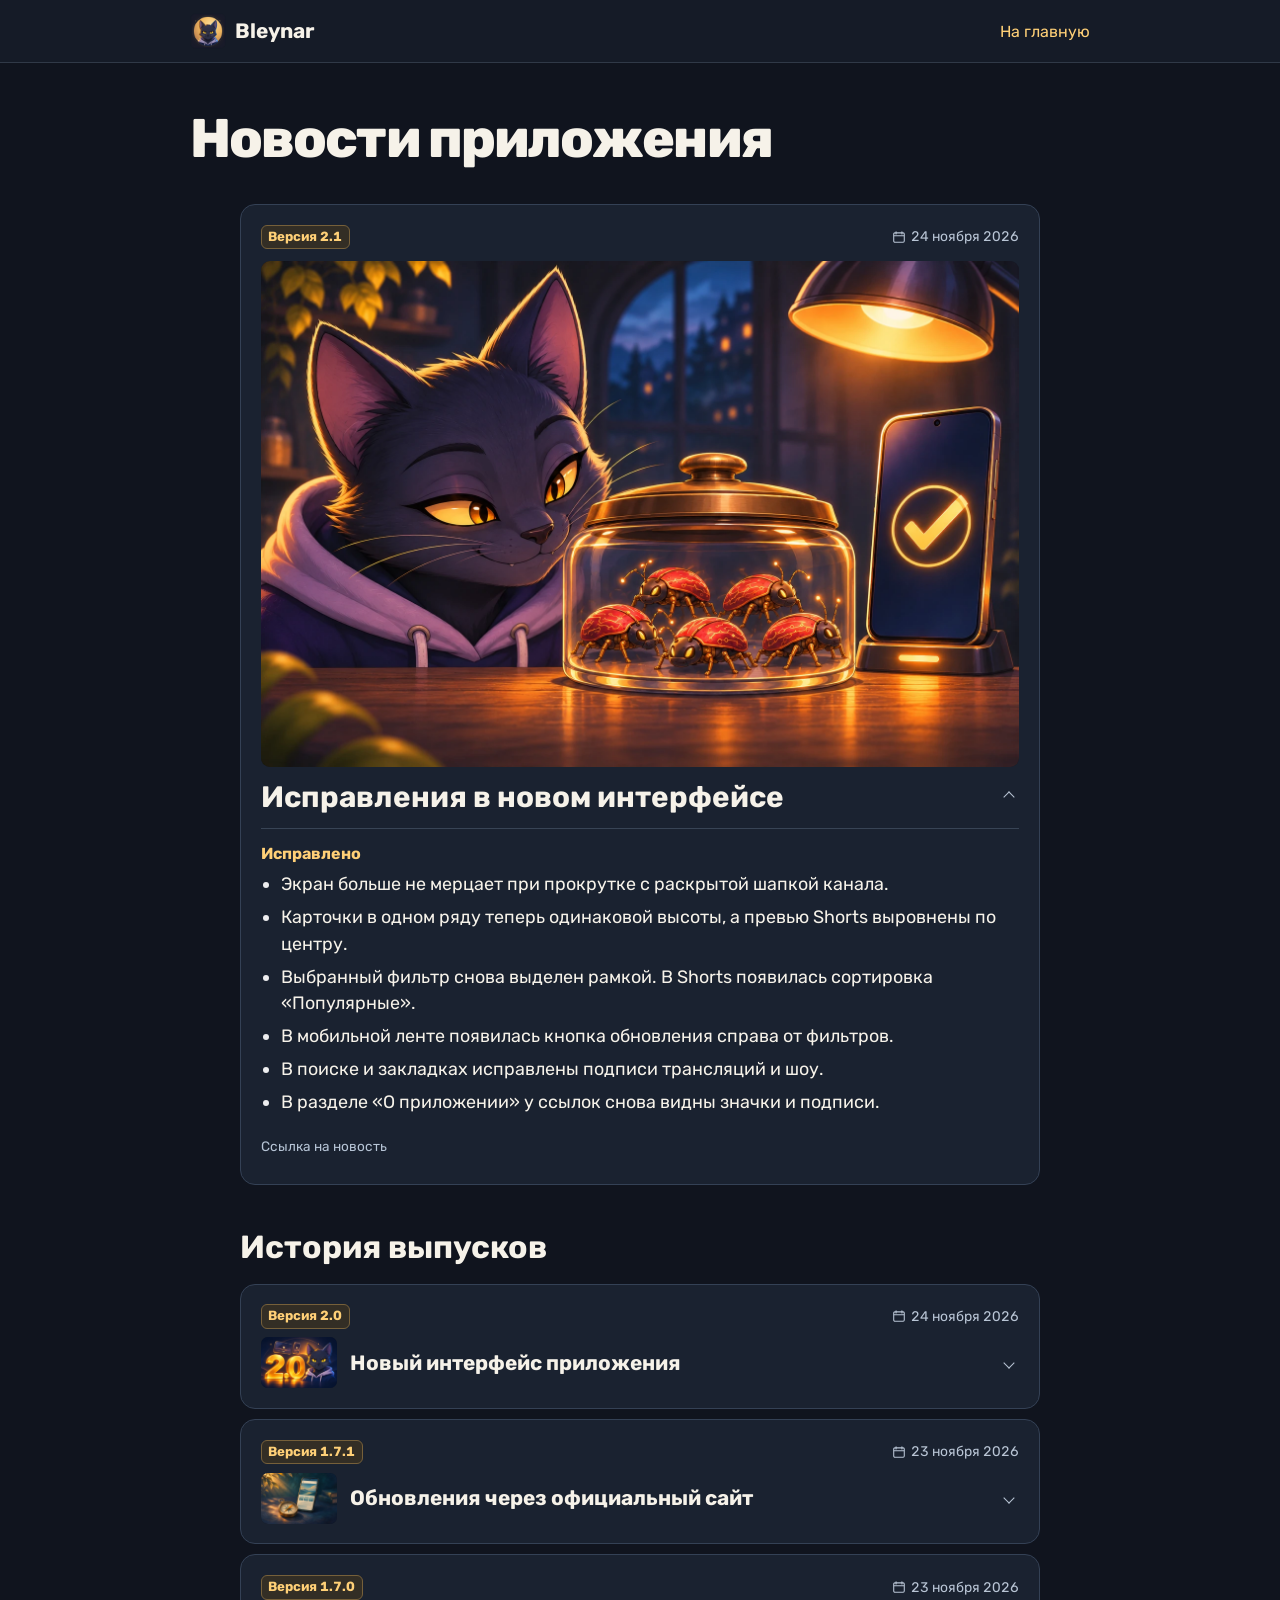
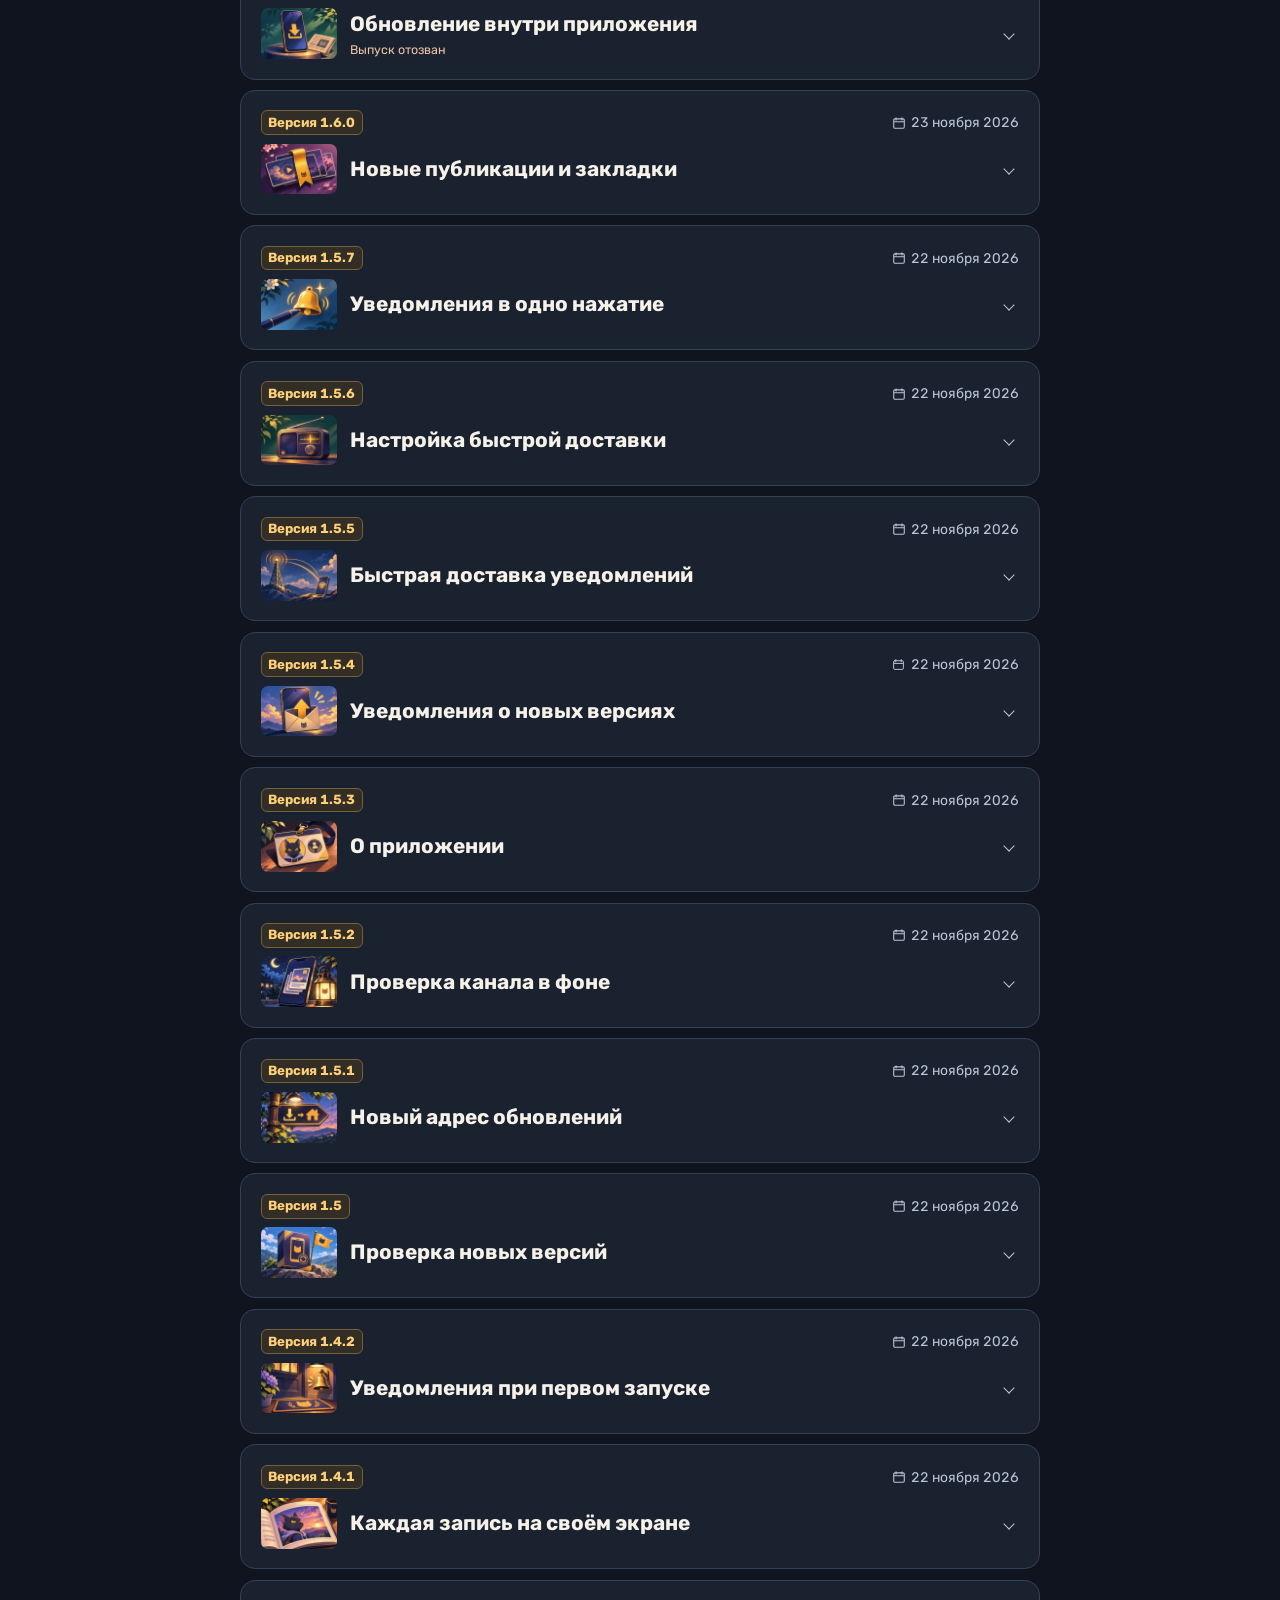
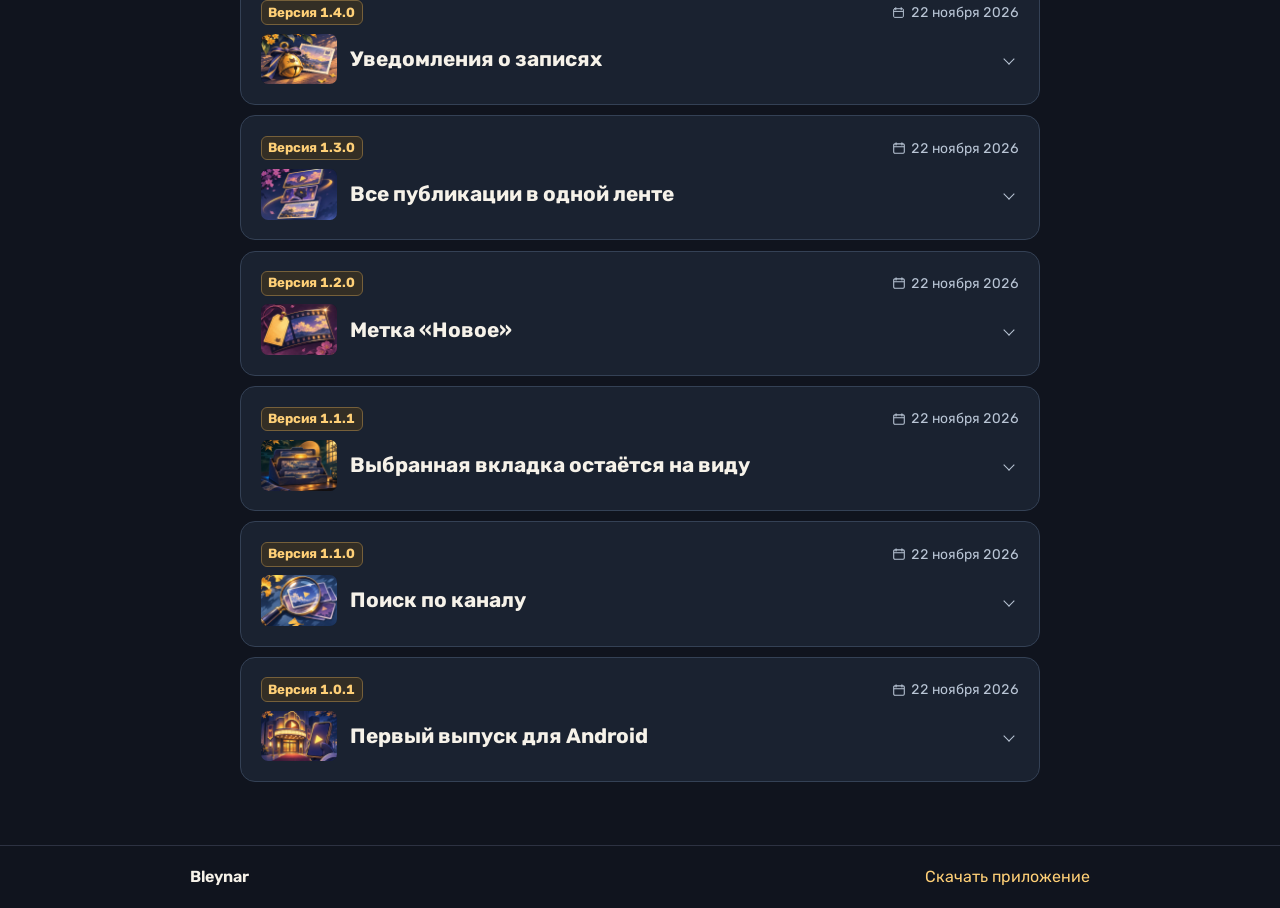
==== news/index.html @ debb2cb5 "Bleynar 2.1 для Android и новости приложения" ====
<!doctype html><html lang="ru"><head><meta charset="utf-8"><meta name="viewport" content="width=device-width, initial-scale=1"><meta name="theme-color" content="#10141e">
<title>Новости приложения Bleynar | Обновления и объявления</title><meta name="description" content="Официальные новости приложения Bleynar. Что изменилось в новых версиях, объявления для зрителей и история обновлений."><link rel="canonical" href="https://bleynar.github.io/bleynar-app/news/"><meta property="og:title" content="Новости приложения Bleynar"><meta property="og:image" content="https://bleynar.github.io/bleynar-app/news/art/release_2_1_fixes.webp">
<link rel="icon" href="../assets/icon.png"><link rel="stylesheet" href="../assets/style.css"><link rel="stylesheet" href="news.css"><script src="news.js" defer></script></head>
<body><header class="news-header"><div class="news-shell"><a class="home" href="../"><img src="../assets/icon.png" alt="" width="36" height="36">Bleynar</a><a class="app" href="../">На главную</a></div></header>
<main class="news-shell news-main"><h1>Новости приложения</h1><div id="issues" data-revision="4"><details class="issue-card" id="release-2-1" open><summary><span class="stamp"><b>Версия 2.1</b><time datetime="2026-11-24">24 ноября 2026</time></span><img class="article-art" src="art/release_2_1_fixes.webp" alt="Иллюстрация к новости «Исправления в новом интерфейсе»" width="960" height="640"><span class="issue-title"><strong>Исправления в новом интерфейсе</strong></span><span class="chevron" aria-hidden="true"></span></summary><div class="notes"><h3>Исправлено</h3><ul class="patch-list"><li>Экран больше не мерцает при прокрутке с раскрытой шапкой канала.</li><li>Карточки в одном ряду теперь одинаковой высоты, а превью Shorts выровнены по центру.</li><li>Выбранный фильтр снова выделен рамкой. В Shorts появилась сортировка «Популярные».</li><li>В мобильной ленте появилась кнопка обновления справа от фильтров.</li><li>В поиске и закладках исправлены подписи трансляций и шоу.</li><li>В разделе «О приложении» у ссылок снова видны значки и подписи.</li></ul></div><a class="permalink" href="#release-2-1">Ссылка на новость</a></details><h2 class="archive-title">История выпусков</h2><details class="issue-card" id="release-2-0"><summary><span class="stamp"><b>Версия 2.0</b><time datetime="2026-11-24">24 ноября 2026</time></span><img class="article-art" src="art/release_2_0.webp" alt="Иллюстрация к новости «Новый интерфейс приложения»" width="960" height="640" loading="lazy"><span class="issue-title"><strong>Новый интерфейс приложения</strong></span><span class="chevron" aria-hidden="true"></span></summary><div class="notes"><h3>Изменено</h3><ul class="patch-list"><li>Новый дизайн всех экранов для телефонов и планшетов.</li><li>Свайпы между разделами. При возврате сохраняются место в списке и сортировка.</li><li>Поиск находит больше совпадений и показывает результаты по мере ввода.</li><li>Обновили фильтры и сортировку во всех разделах с публикациями.</li><li>Галерея Shorts с крупными превью.</li></ul><h3>Добавлено</h3><ul class="patch-list"><li>Фото в записях можно открыть на весь экран и увеличить.</li><li>Карточка «Что нового» при первом запуске после обновления.</li><li>История версий на официальном сайте и уведомления о важных объявлениях.</li></ul></div><a class="permalink" href="#release-2-0">Ссылка на новость</a></details><details class="issue-card" id="release-1-7-1"><summary><span class="stamp"><b>Версия 1.7.1</b><time datetime="2026-11-23">23 ноября 2026</time></span><img class="article-art" src="art/release_1_7_1.webp" alt="Иллюстрация к новости «Обновления через официальный сайт»" width="960" height="640" loading="lazy"><span class="issue-title"><strong>Обновления через официальный сайт</strong></span><span class="chevron" aria-hidden="true"></span></summary><div class="notes"><h3>Изменено</h3><ul class="patch-list"><li>Обновления снова скачиваются с официального сайта через браузер.</li></ul><h3>Исправлено</h3><ul class="patch-list"><li>Для обновления больше не нужно разрешать приложению установку других приложений.</li><li>После проверки обновлений предложение установить отозванную версию исчезает.</li></ul></div><a class="permalink" href="#release-1-7-1">Ссылка на новость</a></details><details class="issue-card" id="release-1-7-0"><summary><span class="stamp"><b>Версия 1.7.0</b><time datetime="2026-11-23">23 ноября 2026</time></span><img class="article-art" src="art/release_1_7_0.webp" alt="Иллюстрация к новости «Обновление внутри приложения»" width="960" height="640" loading="lazy"><span class="issue-title"><strong>Обновление внутри приложения</strong><small class="withdrawn">Выпуск отозван</small></span><span class="chevron" aria-hidden="true"></span></summary><div class="notes"><h3>Добавлено</h3><ul class="patch-list"><li>В этой версии обновление можно было скачать прямо в приложении.</li><li>Появилась история версий с иллюстрациями, доступная без интернета.</li></ul></div><a class="permalink" href="#release-1-7-0">Ссылка на новость</a></details><details class="issue-card" id="release-1-6-0"><summary><span class="stamp"><b>Версия 1.6.0</b><time datetime="2026-11-23">23 ноября 2026</time></span><img class="article-art" src="art/release_1_6_0.webp" alt="Иллюстрация к новости «Новые публикации и закладки»" width="960" height="640" loading="lazy"><span class="issue-title"><strong>Новые публикации и закладки</strong></span><span class="chevron" aria-hidden="true"></span></summary><div class="notes"><h3>Добавлено</h3><ul class="patch-list"><li>Фильтр «Только новое» показывает в ленте ещё не открытые публикации.</li><li>Видео и записи можно сохранить в «На потом» из ленты или уведомления.</li><li>Поиск находит слова в тексте загруженных записей.</li></ul><h3>Изменено</h3><ul class="patch-list"><li>У приложения появился значок с котом на золотом фоне.</li></ul></div><a class="permalink" href="#release-1-6-0">Ссылка на новость</a></details><details class="issue-card" id="release-1-5-7"><summary><span class="stamp"><b>Версия 1.5.7</b><time datetime="2026-11-22">22 ноября 2026</time></span><img class="article-art" src="art/release_1_5_7.webp" alt="Иллюстрация к новости «Уведомления в одно нажатие»" width="960" height="640" loading="lazy"><span class="issue-title"><strong>Уведомления в одно нажатие</strong></span><span class="chevron" aria-hidden="true"></span></summary><div class="notes"><h3>Изменено</h3><ul class="patch-list"><li>При первом запуске достаточно разрешить уведомления. На совместимых телефонах быстрая доставка включается сразу.</li><li>В настройках уведомлений можно оставить фоновую проверку или отключить оповещения.</li></ul></div><a class="permalink" href="#release-1-5-7">Ссылка на новость</a></details><details class="issue-card" id="release-1-5-6"><summary><span class="stamp"><b>Версия 1.5.6</b><time datetime="2026-11-22">22 ноября 2026</time></span><img class="article-art" src="art/release_1_5_6.webp" alt="Иллюстрация к новости «Настройка быстрой доставки»" width="960" height="640" loading="lazy"><span class="issue-title"><strong>Настройка быстрой доставки</strong></span><span class="chevron" aria-hidden="true"></span></summary><div class="notes"><h3>Исправлено</h3><ul class="patch-list"><li>Кнопка быстрой доставки появляется сразу после включения уведомлений.</li></ul><h3>Изменено</h3><ul class="patch-list"><li>В настройках уведомлений виден статус подключения и причина, если быстрая доставка недоступна.</li></ul></div><a class="permalink" href="#release-1-5-6">Ссылка на новость</a></details><details class="issue-card" id="release-1-5-5"><summary><span class="stamp"><b>Версия 1.5.5</b><time datetime="2026-11-22">22 ноября 2026</time></span><img class="article-art" src="art/release_1_5_5.webp" alt="Иллюстрация к новости «Быстрая доставка уведомлений»" width="960" height="640" loading="lazy"><span class="issue-title"><strong>Быстрая доставка уведомлений</strong></span><span class="chevron" aria-hidden="true"></span></summary><div class="notes"><h3>Добавлено</h3><ul class="patch-list"><li>Быстрые уведомления на телефонах с сервисами Google. При потере связи остаётся фоновая проверка.</li></ul><h3>Исправлено</h3><ul class="patch-list"><li>Уведомления о новых записях приходят и при пропуске даты в ленте YouTube.</li></ul></div><a class="permalink" href="#release-1-5-5">Ссылка на новость</a></details><details class="issue-card" id="release-1-5-4"><summary><span class="stamp"><b>Версия 1.5.4</b><time datetime="2026-11-22">22 ноября 2026</time></span><img class="article-art" src="art/release_1_5_4.webp" alt="Иллюстрация к новости «Уведомления о новых версиях»" width="960" height="640" loading="lazy"><span class="issue-title"><strong>Уведомления о новых версиях</strong></span><span class="chevron" aria-hidden="true"></span></summary><div class="notes"><h3>Добавлено</h3><ul class="patch-list"><li>Уведомления о выходе новых версий для тех, кто включил оповещения.</li></ul><h3>Изменено</h3><ul class="patch-list"><li>Кнопка «Обновить» открывает файл на официальном сайте и остаётся доступной до установки.</li></ul></div><a class="permalink" href="#release-1-5-4">Ссылка на новость</a></details><details class="issue-card" id="release-1-5-3"><summary><span class="stamp"><b>Версия 1.5.3</b><time datetime="2026-11-22">22 ноября 2026</time></span><img class="article-art" src="art/release_1_5_3.webp" alt="Иллюстрация к новости «О приложении»" width="960" height="640" loading="lazy"><span class="issue-title"><strong>О приложении</strong></span><span class="chevron" aria-hidden="true"></span></summary><div class="notes"><h3>Добавлено</h3><ul class="patch-list"><li>В разделе «О приложении» видны установленная версия и ссылка на канал в YouTube.</li></ul></div><a class="permalink" href="#release-1-5-3">Ссылка на новость</a></details><details class="issue-card" id="release-1-5-2"><summary><span class="stamp"><b>Версия 1.5.2</b><time datetime="2026-11-22">22 ноября 2026</time></span><img class="article-art" src="art/release_1_5_2.webp" alt="Иллюстрация к новости «Проверка канала в фоне»" width="960" height="640" loading="lazy"><span class="issue-title"><strong>Проверка канала в фоне</strong></span><span class="chevron" aria-hidden="true"></span></summary><div class="notes"><h3>Исправлено</h3><ul class="patch-list"><li>Проверка публикаций возобновляется после сбоя или перезагрузки телефона.</li></ul><h3>Изменено</h3><ul class="patch-list"><li>Уведомления стали короче.</li><li>Последние публикации и обложки остаются доступны при сбое YouTube.</li></ul></div><a class="permalink" href="#release-1-5-2">Ссылка на новость</a></details><details class="issue-card" id="release-1-5-1"><summary><span class="stamp"><b>Версия 1.5.1</b><time datetime="2026-11-22">22 ноября 2026</time></span><img class="article-art" src="art/release_1_5_1.webp" alt="Иллюстрация к новости «Новый адрес обновлений»" width="960" height="640" loading="lazy"><span class="issue-title"><strong>Новый адрес обновлений</strong></span><span class="chevron" aria-hidden="true"></span></summary><div class="notes"><h3>Исправлено</h3><ul class="patch-list"><li>После смены адреса официального сайта приложение снова находит обновления.</li></ul></div><a class="permalink" href="#release-1-5-1">Ссылка на новость</a></details><details class="issue-card" id="release-1-5"><summary><span class="stamp"><b>Версия 1.5</b><time datetime="2026-11-22">22 ноября 2026</time></span><img class="article-art" src="art/release_1_5.webp" alt="Иллюстрация к новости «Проверка новых версий»" width="960" height="640" loading="lazy"><span class="issue-title"><strong>Проверка новых версий</strong></span><span class="chevron" aria-hidden="true"></span></summary><div class="notes"><h3>Добавлено</h3><ul class="patch-list"><li>При запуске приложение проверяет новые версии. Если обновление доступно, появляется кнопка «Обновить».</li></ul></div><a class="permalink" href="#release-1-5">Ссылка на новость</a></details><details class="issue-card" id="release-1-4-2"><summary><span class="stamp"><b>Версия 1.4.2</b><time datetime="2026-11-22">22 ноября 2026</time></span><img class="article-art" src="art/release_1_4_2.webp" alt="Иллюстрация к новости «Уведомления при первом запуске»" width="960" height="640" loading="lazy"><span class="issue-title"><strong>Уведомления при первом запуске</strong></span><span class="chevron" aria-hidden="true"></span></summary><div class="notes"><h3>Добавлено</h3><ul class="patch-list"><li>Уведомления можно включить при первом запуске, а позже изменить выбор в настройках уведомлений.</li><li>Из настроек фоновой работы можно перейти к параметрам приложения и экономии заряда в Android.</li></ul></div><a class="permalink" href="#release-1-4-2">Ссылка на новость</a></details><details class="issue-card" id="release-1-4-1"><summary><span class="stamp"><b>Версия 1.4.1</b><time datetime="2026-11-22">22 ноября 2026</time></span><img class="article-art" src="art/release_1_4_1.webp" alt="Иллюстрация к новости «Каждая запись на своём экране»" width="960" height="640" loading="lazy"><span class="issue-title"><strong>Каждая запись на своём экране</strong></span><span class="chevron" aria-hidden="true"></span></summary><div class="notes"><h3>Изменено</h3><ul class="patch-list"><li>В ленте записей виден краткий анонс. Нажатие на карточку открывает полный текст, фотографии и опросы.</li></ul></div><a class="permalink" href="#release-1-4-1">Ссылка на новость</a></details><details class="issue-card" id="release-1-4-0"><summary><span class="stamp"><b>Версия 1.4.0</b><time datetime="2026-11-22">22 ноября 2026</time></span><img class="article-art" src="art/release_1_4_0.webp" alt="Иллюстрация к новости «Уведомления о записях»" width="960" height="640" loading="lazy"><span class="issue-title"><strong>Уведомления о записях</strong></span><span class="chevron" aria-hidden="true"></span></summary><div class="notes"><h3>Добавлено</h3><ul class="patch-list"><li>Уведомления о новых записях сообщества открывают саму публикацию.</li></ul><h3>Изменено</h3><ul class="patch-list"><li>Единое оформление карточек во всех разделах. Полное название ролика видно под крупным превью.</li></ul></div><a class="permalink" href="#release-1-4-0">Ссылка на новость</a></details><details class="issue-card" id="release-1-3-0"><summary><span class="stamp"><b>Версия 1.3.0</b><time datetime="2026-11-22">22 ноября 2026</time></span><img class="article-art" src="art/release_1_3_0.webp" alt="Иллюстрация к новости «Все публикации в одной ленте»" width="960" height="640" loading="lazy"><span class="issue-title"><strong>Все публикации в одной ленте</strong></span><span class="chevron" aria-hidden="true"></span></summary><div class="notes"><h3>Добавлено</h3><ul class="patch-list"><li>Общая лента для видео, Shorts, записей и прошедших трансляций. Новые публикации идут первыми, на карточках указан формат.</li></ul></div><a class="permalink" href="#release-1-3-0">Ссылка на новость</a></details><details class="issue-card" id="release-1-2-0"><summary><span class="stamp"><b>Версия 1.2.0</b><time datetime="2026-11-22">22 ноября 2026</time></span><img class="article-art" src="art/release_1_2_0.webp" alt="Иллюстрация к новости «Метка «Новое»»" width="960" height="640" loading="lazy"><span class="issue-title"><strong>Метка «Новое»</strong></span><span class="chevron" aria-hidden="true"></span></summary><div class="notes"><h3>Добавлено</h3><ul class="patch-list"><li>После первой загрузки ленты новые публикации отмечаются меткой «Новое». После просмотра метка исчезает.</li></ul></div><a class="permalink" href="#release-1-2-0">Ссылка на новость</a></details><details class="issue-card" id="release-1-1-1"><summary><span class="stamp"><b>Версия 1.1.1</b><time datetime="2026-11-22">22 ноября 2026</time></span><img class="article-art" src="art/release_1_1_1.webp" alt="Иллюстрация к новости «Выбранная вкладка остаётся на виду»" width="960" height="640" loading="lazy"><span class="issue-title"><strong>Выбранная вкладка остаётся на виду</strong></span><span class="chevron" aria-hidden="true"></span></summary><div class="notes"><h3>Исправлено</h3><ul class="patch-list"><li>Выбранная вкладка остаётся на экране при прокрутке раздела.</li></ul></div><a class="permalink" href="#release-1-1-1">Ссылка на новость</a></details><details class="issue-card" id="release-1-1-0"><summary><span class="stamp"><b>Версия 1.1.0</b><time datetime="2026-11-22">22 ноября 2026</time></span><img class="article-art" src="art/release_1_1_0.webp" alt="Иллюстрация к новости «Поиск по каналу»" width="960" height="640" loading="lazy"><span class="issue-title"><strong>Поиск по каналу</strong></span><span class="chevron" aria-hidden="true"></span></summary><div class="notes"><h3>Добавлено</h3><ul class="patch-list"><li>Поиск видео и Shorts по названию.</li><li>Галочка и число подписчиков в шапке канала.</li></ul><h3>Изменено</h3><ul class="patch-list"><li>Записи можно читать в приложении. Обложки обновляются вместе с лентой.</li></ul></div><a class="permalink" href="#release-1-1-0">Ссылка на новость</a></details><details class="issue-card" id="release-1-0-1"><summary><span class="stamp"><b>Версия 1.0.1</b><time datetime="2026-11-22">22 ноября 2026</time></span><img class="article-art" src="art/release_1_0_1.webp" alt="Иллюстрация к новости «Первый выпуск для Android»" width="960" height="640" loading="lazy"><span class="issue-title"><strong>Первый выпуск для Android</strong></span><span class="chevron" aria-hidden="true"></span></summary><div class="notes"><h3>Добавлено</h3><ul class="patch-list"><li>Видео, Shorts, эфиры, плейлисты и записи канала доступны без входа в аккаунт.</li><li>Ролики открываются в YouTube. Ленту можно обновить жестом вниз.</li><li>Уведомления о новых видео и Shorts.</li></ul></div><a class="permalink" href="#release-1-0-1">Ссылка на новость</a></details></div></main>
<footer class="news-footer"><div class="news-shell"><span>Bleynar</span><a href="../#install">Скачать приложение</a></div></footer></body></html>
---- assets/style.css ----
@font-face {
  font-family: Rubik;
  src: url("rubik-lat.woff2") format("woff2");
  font-weight: 300 900;
  font-display: swap;
  unicode-range: U+0000-00FF, U+0131, U+0152-0153, U+02BB-02BC, U+02C6, U+02DA, U+02DC, U+0304, U+0308, U+0329, U+2000-206F, U+20AC, U+2122, U+2191, U+2193, U+2212, U+2215, U+FEFF, U+FFFD;
}
@font-face {
  font-family: Rubik;
  src: url("rubik-cyr.woff2") format("woff2");
  font-weight: 300 900;
  font-display: swap;
  unicode-range: U+0301, U+0400-045F, U+0490-0491, U+04B0-04B1, U+2116;
}

:root {
  color-scheme: dark;
  --bg: #0e1018;
  --line: #2d3242;
  --text: #f6f5f8;
  --muted: #babecf;
  --gold: #ffd270;
  --gutter: clamp(14px, 4.4vw, 4.5rem);
  font-family: Rubik, Roboto, Arial, sans-serif;
  font-synthesis: none;
  background: var(--bg);
  color: var(--text);
}
*, *::before, *::after { box-sizing: border-box; }
body {
  margin: 0;
  min-height: 100vh;
  min-height: 100svh;
  display: flex;
  flex-direction: column;
}
main { flex: 1; }
h1, h2, p { margin: 0; }
a { color: inherit; text-decoration: none; }
button { font: inherit; }
img { display: block; }
a:focus-visible, button:focus-visible {
  outline: 3px solid var(--gold);
  outline-offset: 4px;
}
.wrap {
  width: calc(100% - var(--gutter) - var(--gutter));
  max-width: 82rem;
  margin-inline: auto;
}

.mast {
  background: #10121b;
  border-bottom: 1px solid var(--line);
}
.nav, .nav nav, .wordmark, .yt, footer .wrap {
  display: flex;
  align-items: center;
}
.nav, footer .wrap {
  justify-content: space-between;
  flex-wrap: wrap;
  gap: .25rem 1rem;
}
.nav {
  min-height: 4.5rem;
  padding-block: .5rem;
}
.nav nav {
  flex-wrap: wrap;
  gap: 0 clamp(.75rem, 2.5vw, 2.25rem);
  font-size: .9375rem;
}
.nav a, footer a {
  display: inline-flex;
  align-items: center;
  min-height: 2.75rem;
}
.wordmark {
  gap: .55rem;
  font-size: 1.5rem;
  font-weight: 740;
  letter-spacing: -.055em;
}
.wordmark img { width: 2.25rem; height: 2.25rem; }
.install-link, footer a { color: var(--muted); }
.nav a:hover, footer a:hover, .release-link:hover { color: var(--gold); }
.yt { gap: .5rem; }
.play {
  width: 1.25rem;
  height: .875rem;
  background: #ff4c55;
  border-radius: .25rem;
  display: inline-grid;
  place-items: center;
}
.play::after {
  content: "";
  border-style: solid;
  border-width: .2rem 0 .2rem .32rem;
  border-color: transparent transparent transparent white;
  margin-left: 1px;
}

.intro {
  background: radial-gradient(ellipse at 77% 50%, #23283d, #151926 44%, #10121b 79%);
  border-bottom: 1px solid var(--line);
}
.stage {
  display: grid;
  grid-template-columns: minmax(0, 1.08fr) minmax(0, .92fr);
  align-items: center;
  gap: clamp(1.5rem, 5.5vw, 6rem);
  padding-block: clamp(2.5rem, 4.75vw, 5.25rem);
}
.pitch, .details, .how, .integrity { min-width: 0; }
.platform {
  display: flex;
  align-items: center;
  gap: .55rem;
  margin-bottom: clamp(.875rem, 1.5vw, 1.35rem);
  font-size: .9375rem;
  font-weight: 500;
  line-height: 1.4;
  color: #dfdfe7;
}
.android {
  position: relative;
  flex: none;
  width: 1.25rem;
  height: .69rem;
  margin-top: .12rem;
  border-radius: .8rem .8rem .18rem .18rem;
  background: var(--gold);
}
.android::before, .android::after, .android i::before, .android i::after {
  content: "";
  position: absolute;
}
.android::before, .android::after {
  top: -.21rem;
  width: 1.5px;
  height: .32rem;
  background: var(--gold);
}
.android::before { left: .25rem; transform: rotate(-33deg); }
.android::after { right: .25rem; transform: rotate(33deg); }
.android i::before, .android i::after {
  top: .3rem;
  width: 2px;
  height: 2px;
  border-radius: 50%;
  background: #252018;
}
.android i::before { left: .3rem; }
.android i::after { right: .3rem; }

h1 {
  font-size: clamp(3rem, 1.6rem + 5.8vw, 7.1rem);
  font-weight: 780;
  line-height: .96;
  letter-spacing: -.065em;
}
h1 span {
  display: block;
  margin-top: .12em;
  color: var(--gold);
  font-weight: 600;
  font-size: .65em;
  line-height: 1.05;
  letter-spacing: -.05em;
}
.details { margin-top: clamp(1.25rem, 2vw, 2rem); }
.lede {
  max-width: 43ch;
  color: #d6d8e3;
  font-size: clamp(1rem, .94rem + .3vw, 1.19rem);
  line-height: 1.6;
}
.downloads {
  display: flex;
  align-items: center;
  flex-wrap: wrap;
  gap: .5rem clamp(1rem, 2vw, 1.75rem);
  margin-top: clamp(1.25rem, 2vw, 1.9rem);
}
.download, .release-link {
  display: inline-flex;
  align-items: center;
  justify-content: center;
  text-align: center;
}
.download {
  min-height: 3.25rem;
  padding: .75rem clamp(1.3rem, 2.3vw, 2.25rem);
  color: #211a0d;
  background: var(--gold);
  border: 1px solid #ffdf99;
  border-radius: .8rem;
  box-shadow: 0 3px 0 #8f6d32;
  font-weight: 670;
  font-size: 1.0625rem;
}
.download:hover { background: #ffe2a1; }
.download:active { box-shadow: 0 1px 0 #8f6d32; transform: translateY(2px); }
.release-link {
  min-height: 2.75rem;
  color: #e5d7bc;
  font-weight: 530;
  text-decoration: underline;
  text-decoration-color: #89714e;
  text-underline-offset: .28em;
}
.release {
  display: flex;
  flex-wrap: wrap;
  align-items: baseline;
  gap: .35rem .65rem;
  margin-top: 1.1rem;
  font-size: .9rem;
  line-height: 1.5;
  color: var(--muted);
}
.release span { white-space: nowrap; }
.release b { font-weight: 550; color: #e5e5ec; }
.release span + span::before {
  content: "·";
  margin-right: .65rem;
  color: #9295a9;
}

.download-stats {
  margin-top: .9rem;
  color: var(--muted);
  font-size: .9375rem;
  line-height: 1.55;
}
.download-stats strong { color: var(--text); font-variant-numeric: tabular-nums; }
.download-stats + .release { margin-top: .4rem; }
.download[aria-busy="true"] { cursor: progress; }

/* Both the orbit and the portrait use this square as their coordinate system. */
.visual {
  position: relative;
  justify-self: center;
  width: 100%;
  max-width: 34rem;
  aspect-ratio: 1 / 1;
  background: radial-gradient(circle at 87.3% 18%, #f7cf88 0 2px, transparent 3px);
}
.visual::before {
  content: "";
  position: absolute;
  inset: 1%;
  border: 1px solid #bda47755;
  border-radius: 50%;
}
.visual::after {
  content: "";
  position: absolute;
  left: 10.4%;
  top: 17.6%;
  width: 2.65%;
  aspect-ratio: 1;
  background: #ffda8b;
  clip-path: polygon(50% 0, 64% 36%, 100% 50%, 64% 64%, 50% 100%, 36% 64%, 0 50%, 36% 36%);
}
.portrait {
  position: absolute;
  inset: 5.5%;
  border-radius: 50%;
  isolation: isolate;
  background: radial-gradient(circle at 62% 30%, #ffe2a0, #f4bb62 41%, #c18450 76%, #82573e);
  box-shadow: 0 0 3.5rem #dfaa4620, inset 0 0 0 1px #ffe1a75c;
}
.portrait::before {
  content: "";
  position: absolute;
  inset: 0;
  border-radius: inherit;
  background-image: radial-gradient(#6a452e73 .8px, transparent 1.2px);
  background-size: 5px 5px;
  -webkit-mask-image: linear-gradient(125deg, transparent 35%, #000);
  mask-image: linear-gradient(125deg, transparent 35%, #000);
}
.mascot-frame {
  position: absolute;
  /* Let only the lower arc of the hoodie overlap the disc, inside the outer rim. */
  inset: 0 0 -2%;
  border-radius: 50%;
  overflow: hidden;
}
.mascot {
  position: absolute;
  inset: 0;
  width: 100%;
  height: 100%;
  padding-top: 9.6%;
  object-fit: cover;
  object-position: center top;
}

.setup {
  display: grid;
  grid-template-columns: minmax(0, 1.15fr) minmax(0, .85fr);
  align-items: start;
  gap: clamp(2rem, 6.5vw, 7rem);
  padding-block: clamp(2.5rem, 4.5vw, 4.75rem);
}
.how h2, .channel h2 {
  font-size: clamp(1.55rem, 1.2rem + .85vw, 2rem);
  line-height: 1.15;
  font-weight: 650;
  letter-spacing: -.045em;
}
.how h2 { margin-bottom: 1.3rem; }
.channel { border-top: 1px solid var(--line); }
.channel-inner {
  display: grid;
  grid-template-columns: minmax(0, .65fr) minmax(0, 1.35fr);
  gap: clamp(1rem, 4vw, 4rem);
  padding-block: clamp(2rem, 4vw, 3.5rem);
}
.channel-copy { max-width: 67ch; color: var(--muted); line-height: 1.6; }
.channel-copy p + p { margin-top: .7rem; }
.lede a, .channel-copy a {
  color: var(--text);
  text-decoration: underline;
  text-decoration-color: #958263;
  text-underline-offset: .2em;
}
.lede a:hover, .channel-copy a:hover { color: var(--gold); }
.how, .file-title, .hashline { overflow-wrap: anywhere; }
.how ol {
  display: grid;
  gap: .95rem;
  margin: 0;
  padding: 0;
  list-style: none;
}
.how li {
  display: grid;
  grid-template-columns: 1.75rem minmax(0, 1fr);
  gap: .8rem;
  align-items: start;
  color: #dedfe8;
  line-height: 1.55;
}
.step-number {
  display: grid;
  place-items: center;
  min-height: 1.75rem;
  border: 1px solid #373b4b;
  border-radius: .5rem;
  background: #222633;
  color: var(--gold);
  font-weight: 620;
  font-size: .9rem;
}
.how p {
  max-width: 61ch;
  margin-top: 1.3rem;
  color: var(--muted);
  font-size: .98rem;
  line-height: 1.55;
}
.integrity {
  padding: clamp(16px, 2.35vw, 2rem);
  border: 1px solid #343a4a;
  border-radius: 1.15rem;
  background: linear-gradient(130deg, #1c202d, #181b26);
}
.file-title, .hashline {
  display: flex;
  align-items: center;
  gap: .875rem;
}
.file-title { flex-wrap: wrap; padding-bottom: 1.15rem; }
.file-title > div { flex: 1 1 9rem; min-width: 0; }
.file-title img { width: 2.85rem; height: 2.85rem; flex: none; }
.file-title h2 {
  font-size: 1.15rem;
  font-weight: 630;
  letter-spacing: -.025em;
  line-height: 1.3;
}
.file-title p { margin-top: .2rem; font-size: .9375rem; color: var(--muted); overflow-wrap: anywhere; }
.hashline {
  border-top: 1px solid var(--line);
  padding-top: .65rem;
  justify-content: space-between;
  flex-wrap: wrap;
  gap: 0 .85rem;
  color: var(--muted);
  font-size: .9rem;
  line-height: 1.5;
}
.hashline button {
  max-width: 100%;
  overflow-wrap: anywhere;
  min-height: 2.75rem;
  padding: .4rem .15rem;
  border: 0;
  background: transparent;
  color: var(--gold);
  font-size: .9rem;
  font-weight: 530;
  cursor: pointer;
}
.hashline button:hover { text-decoration: underline; }
.integrity code {
  display: block;
  padding: .7rem .85rem;
  border: 1px solid var(--line);
  border-radius: .55rem;
  background: #10131d;
  overflow-wrap: anywhere;
  font: .92rem/1.6 ui-monospace, Consolas, monospace;
  color: #e0e2ee;
}
.integrity [role="status"]:not(:empty) {
  display: block;
  margin-top: .6rem;
  font-size: .9rem;
  line-height: 1.5;
  color: var(--gold);
}
footer { border-top: 1px solid var(--line); }
footer .wrap { min-height: 4.25rem; padding-block: .45rem; font-size: .935rem; }
footer span { font-weight: 640; }

/* The installation guide and file details need more width than the hero art. */
@media (max-width: 53rem) {
  .setup { grid-template-columns: minmax(0, 1fr); gap: 1.85rem; }
  .channel-inner { grid-template-columns: minmax(0, 1fr); gap: .85rem; }
}
@media (max-width: 42rem) {
  .nav { min-height: 3.75rem; padding-block: .3rem; }
  .wordmark { font-size: 1.32rem; }
  .wordmark img { width: 2rem; height: 2rem; }
  .nav nav { font-size: .9rem; }
  .stage {
    grid-template-columns: minmax(0, 1.2fr) minmax(0, .8fr);
    grid-template-areas: "platform platform" "title portrait" "details details";
    gap: .85rem clamp(.75rem, 3vw, 1.4rem);
    padding-block: clamp(1.65rem, 5vw, 2.25rem) 2rem;
  }
  .pitch { display: contents; }
  .platform { grid-area: platform; margin: 0; }
  h1 { grid-area: title; font-size: min(13.25vw, clamp(2.65rem, .9rem + 8.7vw, 4.5rem)); }
  .visual { grid-area: portrait; max-width: 13rem; justify-self: end; }
  .details { grid-area: details; margin: .25rem 0 0; }
  .setup { padding-block: 2rem; }
}
@media (max-width: 19.99rem) {
  .stage {
    grid-template-columns: minmax(0, 1fr);
    grid-template-areas: "platform" "title" "details" "portrait";
    gap: 1rem;
  }
  .visual { width: 72%; justify-self: center; }
  h1 { font-size: min(21vw, 2.85rem); }
  .hashline { gap: 0 .35rem; }
}
@supports not (aspect-ratio: 1 / 1) {
  .visual::after {
    position: static;
    display: block;
    width: 100%;
    height: 0;
    padding-top: 100%;
    background: none;
    clip-path: none;
  }
}
@media (prefers-reduced-motion: reduce) {
  .download:active { transform: none; }
}

.app-news-link{color:var(--gold)}
@media(max-width:32rem){.nav nav{gap:.75rem}.nav .install-link{display:none}}
@media(max-width:22rem){.nav nav{gap:.5rem}.nav .wordmark{gap:.25rem}.nav .yt{padding-inline:.4rem}footer .wrap{flex-wrap:wrap;gap:.35rem 1rem}}
---- news/news.css ----
body{margin:0;background:#10141e;color:#f6f2e9}
.news-shell{width:min(900px,calc(100% - 2 * clamp(14px,4vw,56px)));margin-inline:auto}
.news-header{border-bottom:1px solid #303947;background:#151b27}
.news-header .news-shell,.news-footer .news-shell{display:flex;align-items:center;justify-content:space-between;gap:12px;min-height:62px}
.news-header a{display:inline-flex;align-items:center;gap:9px;color:inherit;text-decoration:none;min-height:44px}
.news-header .home{font-size:1.3rem;font-weight:700}.news-header img{width:36px;height:36px}.news-header .app,.news-footer a{color:#ffd077}
.news-main{padding:clamp(20px,4vw,46px) 0 52px}.news-main h1{font-size:clamp(1.85rem,4.6vw,3.4rem);line-height:1.1;letter-spacing:-.035em;margin:0 0 .65em}
#issues{container:issues / inline-size;max-width:50rem;margin-inline:auto}
.issue-card{background:#1a2230;border:1px solid #344155;border-radius:15px;margin:0 0 .65rem;padding:clamp(.78rem,1.8vw,1.22rem);scroll-margin-block-start:.8rem}
.issue-card summary{display:grid;grid-template-columns:clamp(56px,11cqi,76px) minmax(0,1fr) 20px;align-items:center;gap:.55rem .85rem;cursor:pointer;list-style:none}.issue-card summary::-webkit-details-marker{display:none}
.article-art{grid-column:1;grid-row:2;width:100%;height:clamp(48px,9cqi,66px);object-fit:contain;display:block;background:#131925;border-radius:7px}
.stamp{grid-row:1;grid-column:1/-1;display:flex;justify-content:space-between;align-items:center;gap:.4rem;line-height:1.2;font-variant-numeric:tabular-nums}
.stamp b{display:inline-block;color:#ffd077;border:1px solid #76603a;background:#332e25;border-radius:6px;padding:.25em .5em;font-size:.83rem;white-space:nowrap}
.stamp time{display:inline-flex;align-items:center;gap:.42em;white-space:nowrap;color:#b9c5d5;font-size:.87rem}
.stamp time:before{content:"";width:1em;height:1em;background:currentColor;mask:url("data:image/svg+xml,%3Csvg xmlns='http://www.w3.org/2000/svg' viewBox='0 0 24 24' fill='none' stroke='black' stroke-width='1.8' stroke-linecap='round'%3E%3Crect x='3' y='5' width='18' height='16' rx='2'/%3E%3Cpath d='M7 3v4m10-4v4M4 10h16'/%3E%3C/svg%3E") center/contain no-repeat}
.issue-title{grid-row:2;grid-column:2;min-width:0;overflow-wrap:anywhere}.issue-title strong{font-size:clamp(1.02rem,2.65cqi,1.3rem);line-height:1.27}.withdrawn{display:block;color:#eec4a8;font-size:.78rem;margin:.3rem 0 0}
.chevron{grid-row:2;grid-column:3;width:.5rem;height:.5rem;border:solid #b9c5d5;border-width:0 1.7px 1.7px 0;transform:rotate(45deg);justify-self:center}.issue-card[open] .chevron{transform:rotate(225deg)}
.notes{border-top:1px solid #384455;margin-top:.82rem;padding-top:.08rem;max-width:100%}.notes h3{font-size:1rem;line-height:1.3;margin:.85em 0 .35em;color:#ffd077}
.notes p,.patch-list{font-size:clamp(1rem,2.3cqi,1.12rem);line-height:1.48;margin:.4em 0 .7em;overflow-wrap:anywhere;max-width:69ch}.patch-list{padding-inline-start:1.17em}.patch-list li{margin:.36em 0}.patch-list li::marker{color:#eeeef0}
.permalink{display:inline-flex;align-items:center;min-height:36px;color:#b7c5d6;font-size:.85rem;text-underline-offset:.22em}
.archive-title{font-size:clamp(1.4rem,3.6vw,2rem);margin:1.35em 0 .55em}
.news-header a:focus-visible,.permalink:focus-visible,.issue-card summary:focus-visible{outline:2px solid #ffd077;outline-offset:3px}
/* All twenty issues use the same order in the open state. */
.article-art{height:auto;aspect-ratio:3/2}
.issue-card[open] summary{grid-template-columns:minmax(0,1fr) 20px;gap:.75rem .8rem}
.issue-card[open] .stamp{grid-row:1}
.issue-card[open] .article-art{grid-row:2;grid-column:1/-1;justify-self:center;width:min(100%,90vh,960px);width:min(100%,90svh,960px);height:auto;aspect-ratio:3/2;border-radius:9px;object-fit:contain}
.issue-card[open] .issue-title{grid-row:3;grid-column:1}
.issue-card[open] .issue-title strong{font-size:clamp(1.16rem,4cqi,1.85rem);line-height:1.2}
.issue-card[open] .chevron{grid-row:3;grid-column:2}
@media (prefers-reduced-motion:no-preference){.issue-card .chevron{transition:transform 210ms ease}}
@media(max-width:340px){.news-shell{width:calc(100% - 18px)}.stamp b,.stamp time{font-size:.76rem}.issue-card summary{column-gap:.55rem}.news-header .app{font-size:.85rem}}
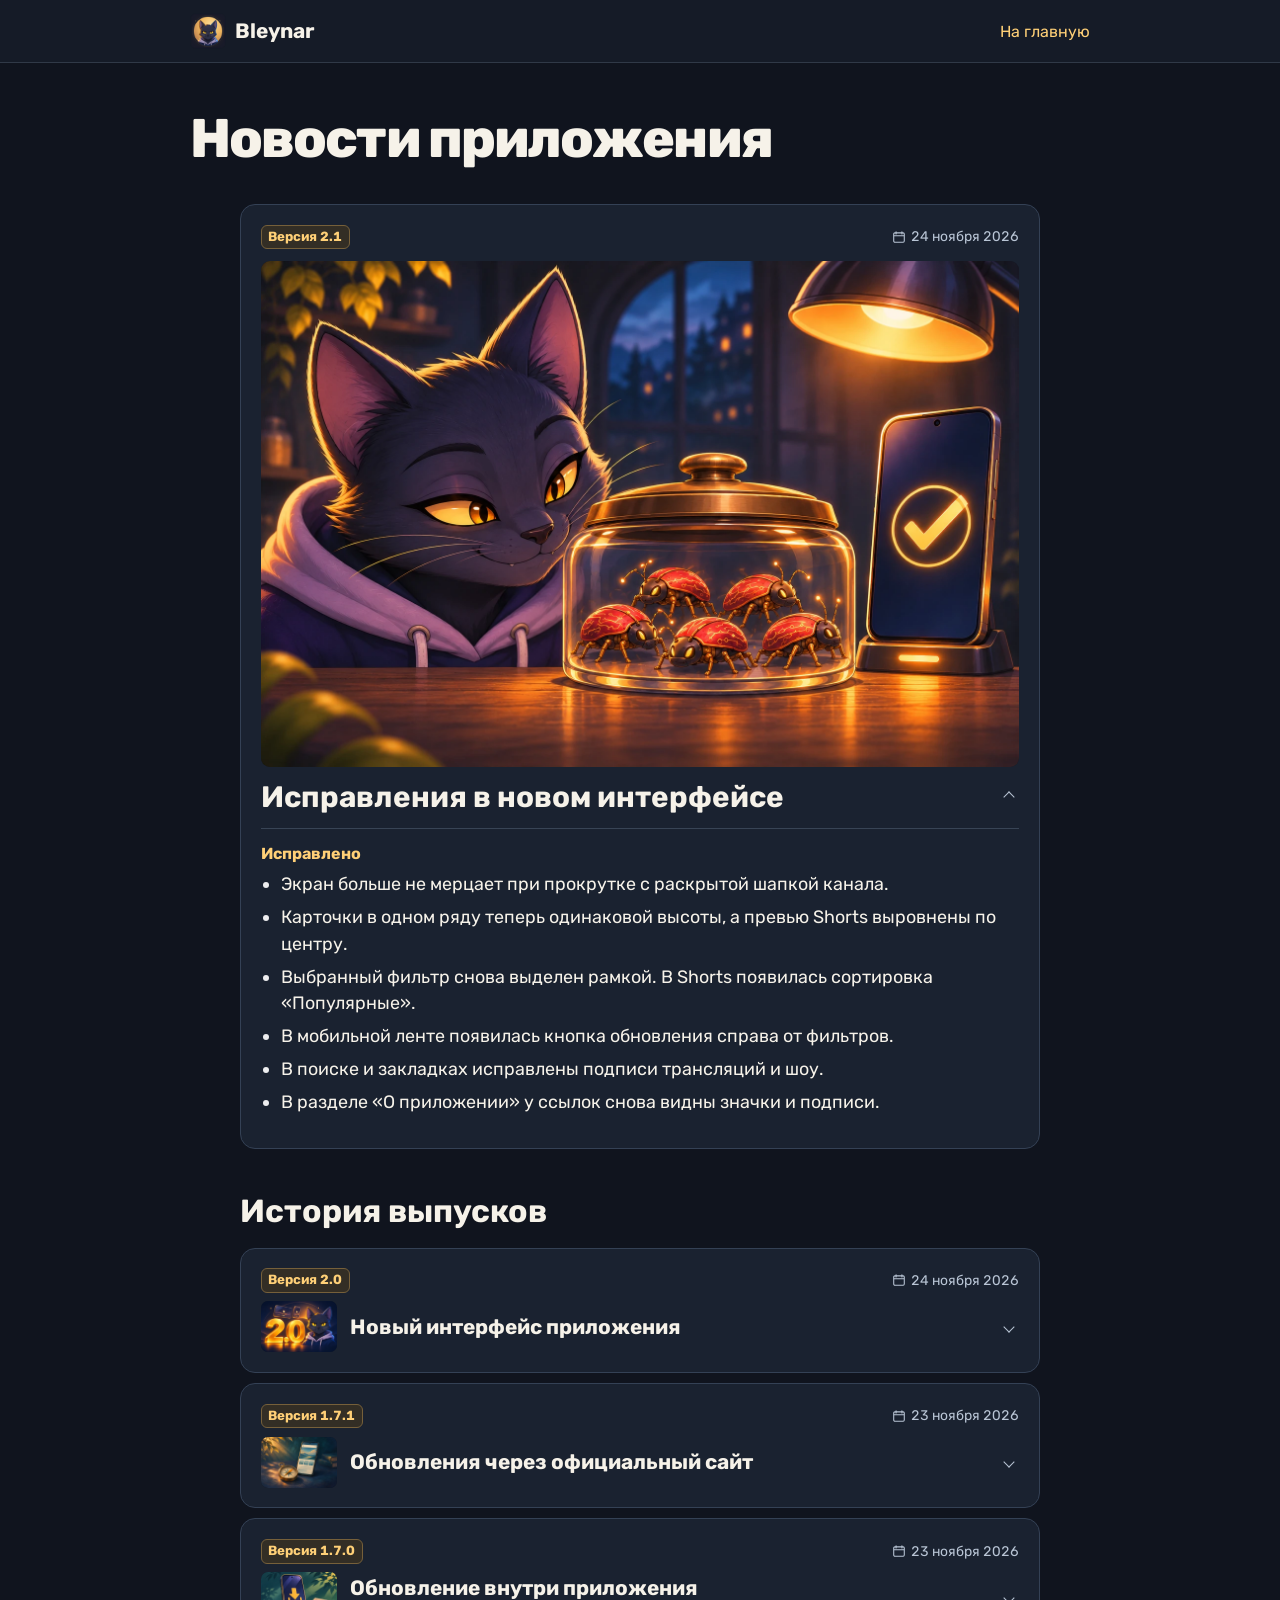
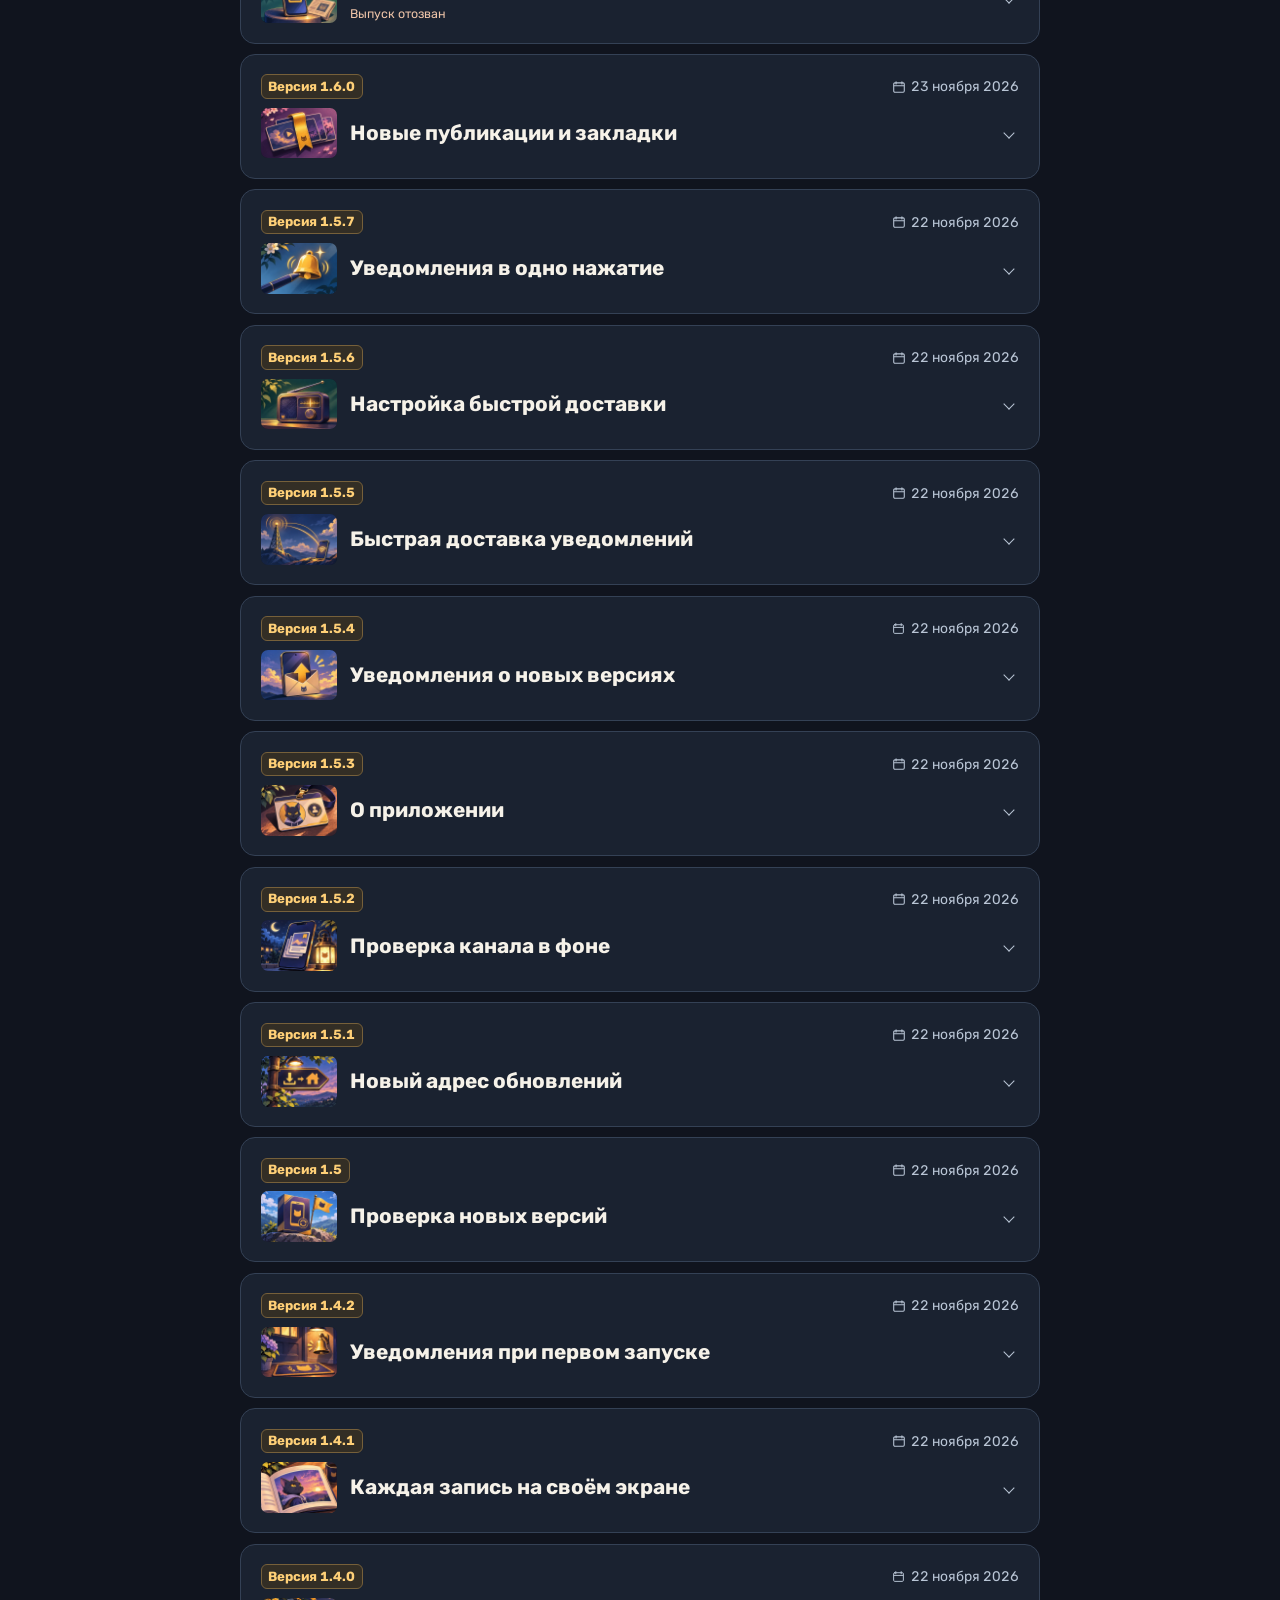
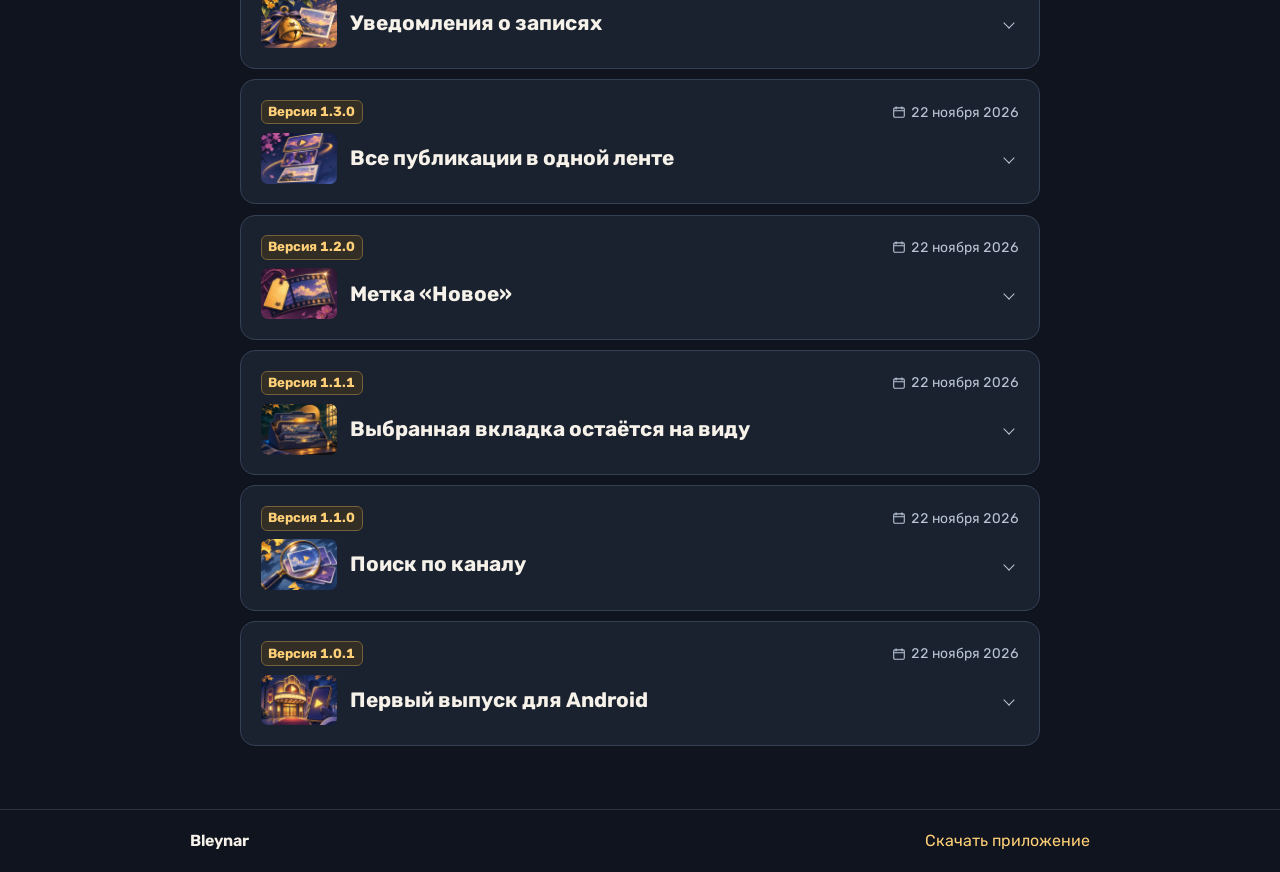
==== commit 00f5fa8c: "Убраны ссылки под текстом новостей" ====
--- a/news/index.html
+++ b/news/index.html
@@ -2,5 +2,5 @@
 <title>Новости приложения Bleynar | Обновления и объявления</title><meta name="description" content="Официальные новости приложения Bleynar. Что изменилось в новых версиях, объявления для зрителей и история обновлений."><link rel="canonical" href="https://bleynar.github.io/bleynar-app/news/"><meta property="og:title" content="Новости приложения Bleynar"><meta property="og:image" content="https://bleynar.github.io/bleynar-app/news/art/release_2_1_fixes.webp">
 <link rel="icon" href="../assets/icon.png"><link rel="stylesheet" href="../assets/style.css"><link rel="stylesheet" href="news.css"><script src="news.js" defer></script></head>
 <body><header class="news-header"><div class="news-shell"><a class="home" href="../"><img src="../assets/icon.png" alt="" width="36" height="36">Bleynar</a><a class="app" href="../">На главную</a></div></header>
-<main class="news-shell news-main"><h1>Новости приложения</h1><div id="issues" data-revision="4"><details class="issue-card" id="release-2-1" open><summary><span class="stamp"><b>Версия 2.1</b><time datetime="2026-11-24">24 ноября 2026</time></span><img class="article-art" src="art/release_2_1_fixes.webp" alt="Иллюстрация к новости «Исправления в новом интерфейсе»" width="960" height="640"><span class="issue-title"><strong>Исправления в новом интерфейсе</strong></span><span class="chevron" aria-hidden="true"></span></summary><div class="notes"><h3>Исправлено</h3><ul class="patch-list"><li>Экран больше не мерцает при прокрутке с раскрытой шапкой канала.</li><li>Карточки в одном ряду теперь одинаковой высоты, а превью Shorts выровнены по центру.</li><li>Выбранный фильтр снова выделен рамкой. В Shorts появилась сортировка «Популярные».</li><li>В мобильной ленте появилась кнопка обновления справа от фильтров.</li><li>В поиске и закладках исправлены подписи трансляций и шоу.</li><li>В разделе «О приложении» у ссылок снова видны значки и подписи.</li></ul></div><a class="permalink" href="#release-2-1">Ссылка на новость</a></details><h2 class="archive-title">История выпусков</h2><details class="issue-card" id="release-2-0"><summary><span class="stamp"><b>Версия 2.0</b><time datetime="2026-11-24">24 ноября 2026</time></span><img class="article-art" src="art/release_2_0.webp" alt="Иллюстрация к новости «Новый интерфейс приложения»" width="960" height="640" loading="lazy"><span class="issue-title"><strong>Новый интерфейс приложения</strong></span><span class="chevron" aria-hidden="true"></span></summary><div class="notes"><h3>Изменено</h3><ul class="patch-list"><li>Новый дизайн всех экранов для телефонов и планшетов.</li><li>Свайпы между разделами. При возврате сохраняются место в списке и сортировка.</li><li>Поиск находит больше совпадений и показывает результаты по мере ввода.</li><li>Обновили фильтры и сортировку во всех разделах с публикациями.</li><li>Галерея Shorts с крупными превью.</li></ul><h3>Добавлено</h3><ul class="patch-list"><li>Фото в записях можно открыть на весь экран и увеличить.</li><li>Карточка «Что нового» при первом запуске после обновления.</li><li>История версий на официальном сайте и уведомления о важных объявлениях.</li></ul></div><a class="permalink" href="#release-2-0">Ссылка на новость</a></details><details class="issue-card" id="release-1-7-1"><summary><span class="stamp"><b>Версия 1.7.1</b><time datetime="2026-11-23">23 ноября 2026</time></span><img class="article-art" src="art/release_1_7_1.webp" alt="Иллюстрация к новости «Обновления через официальный сайт»" width="960" height="640" loading="lazy"><span class="issue-title"><strong>Обновления через официальный сайт</strong></span><span class="chevron" aria-hidden="true"></span></summary><div class="notes"><h3>Изменено</h3><ul class="patch-list"><li>Обновления снова скачиваются с официального сайта через браузер.</li></ul><h3>Исправлено</h3><ul class="patch-list"><li>Для обновления больше не нужно разрешать приложению установку других приложений.</li><li>После проверки обновлений предложение установить отозванную версию исчезает.</li></ul></div><a class="permalink" href="#release-1-7-1">Ссылка на новость</a></details><details class="issue-card" id="release-1-7-0"><summary><span class="stamp"><b>Версия 1.7.0</b><time datetime="2026-11-23">23 ноября 2026</time></span><img class="article-art" src="art/release_1_7_0.webp" alt="Иллюстрация к новости «Обновление внутри приложения»" width="960" height="640" loading="lazy"><span class="issue-title"><strong>Обновление внутри приложения</strong><small class="withdrawn">Выпуск отозван</small></span><span class="chevron" aria-hidden="true"></span></summary><div class="notes"><h3>Добавлено</h3><ul class="patch-list"><li>В этой версии обновление можно было скачать прямо в приложении.</li><li>Появилась история версий с иллюстрациями, доступная без интернета.</li></ul></div><a class="permalink" href="#release-1-7-0">Ссылка на новость</a></details><details class="issue-card" id="release-1-6-0"><summary><span class="stamp"><b>Версия 1.6.0</b><time datetime="2026-11-23">23 ноября 2026</time></span><img class="article-art" src="art/release_1_6_0.webp" alt="Иллюстрация к новости «Новые публикации и закладки»" width="960" height="640" loading="lazy"><span class="issue-title"><strong>Новые публикации и закладки</strong></span><span class="chevron" aria-hidden="true"></span></summary><div class="notes"><h3>Добавлено</h3><ul class="patch-list"><li>Фильтр «Только новое» показывает в ленте ещё не открытые публикации.</li><li>Видео и записи можно сохранить в «На потом» из ленты или уведомления.</li><li>Поиск находит слова в тексте загруженных записей.</li></ul><h3>Изменено</h3><ul class="patch-list"><li>У приложения появился значок с котом на золотом фоне.</li></ul></div><a class="permalink" href="#release-1-6-0">Ссылка на новость</a></details><details class="issue-card" id="release-1-5-7"><summary><span class="stamp"><b>Версия 1.5.7</b><time datetime="2026-11-22">22 ноября 2026</time></span><img class="article-art" src="art/release_1_5_7.webp" alt="Иллюстрация к новости «Уведомления в одно нажатие»" width="960" height="640" loading="lazy"><span class="issue-title"><strong>Уведомления в одно нажатие</strong></span><span class="chevron" aria-hidden="true"></span></summary><div class="notes"><h3>Изменено</h3><ul class="patch-list"><li>При первом запуске достаточно разрешить уведомления. На совместимых телефонах быстрая доставка включается сразу.</li><li>В настройках уведомлений можно оставить фоновую проверку или отключить оповещения.</li></ul></div><a class="permalink" href="#release-1-5-7">Ссылка на новость</a></details><details class="issue-card" id="release-1-5-6"><summary><span class="stamp"><b>Версия 1.5.6</b><time datetime="2026-11-22">22 ноября 2026</time></span><img class="article-art" src="art/release_1_5_6.webp" alt="Иллюстрация к новости «Настройка быстрой доставки»" width="960" height="640" loading="lazy"><span class="issue-title"><strong>Настройка быстрой доставки</strong></span><span class="chevron" aria-hidden="true"></span></summary><div class="notes"><h3>Исправлено</h3><ul class="patch-list"><li>Кнопка быстрой доставки появляется сразу после включения уведомлений.</li></ul><h3>Изменено</h3><ul class="patch-list"><li>В настройках уведомлений виден статус подключения и причина, если быстрая доставка недоступна.</li></ul></div><a class="permalink" href="#release-1-5-6">Ссылка на новость</a></details><details class="issue-card" id="release-1-5-5"><summary><span class="stamp"><b>Версия 1.5.5</b><time datetime="2026-11-22">22 ноября 2026</time></span><img class="article-art" src="art/release_1_5_5.webp" alt="Иллюстрация к новости «Быстрая доставка уведомлений»" width="960" height="640" loading="lazy"><span class="issue-title"><strong>Быстрая доставка уведомлений</strong></span><span class="chevron" aria-hidden="true"></span></summary><div class="notes"><h3>Добавлено</h3><ul class="patch-list"><li>Быстрые уведомления на телефонах с сервисами Google. При потере связи остаётся фоновая проверка.</li></ul><h3>Исправлено</h3><ul class="patch-list"><li>Уведомления о новых записях приходят и при пропуске даты в ленте YouTube.</li></ul></div><a class="permalink" href="#release-1-5-5">Ссылка на новость</a></details><details class="issue-card" id="release-1-5-4"><summary><span class="stamp"><b>Версия 1.5.4</b><time datetime="2026-11-22">22 ноября 2026</time></span><img class="article-art" src="art/release_1_5_4.webp" alt="Иллюстрация к новости «Уведомления о новых версиях»" width="960" height="640" loading="lazy"><span class="issue-title"><strong>Уведомления о новых версиях</strong></span><span class="chevron" aria-hidden="true"></span></summary><div class="notes"><h3>Добавлено</h3><ul class="patch-list"><li>Уведомления о выходе новых версий для тех, кто включил оповещения.</li></ul><h3>Изменено</h3><ul class="patch-list"><li>Кнопка «Обновить» открывает файл на официальном сайте и остаётся доступной до установки.</li></ul></div><a class="permalink" href="#release-1-5-4">Ссылка на новость</a></details><details class="issue-card" id="release-1-5-3"><summary><span class="stamp"><b>Версия 1.5.3</b><time datetime="2026-11-22">22 ноября 2026</time></span><img class="article-art" src="art/release_1_5_3.webp" alt="Иллюстрация к новости «О приложении»" width="960" height="640" loading="lazy"><span class="issue-title"><strong>О приложении</strong></span><span class="chevron" aria-hidden="true"></span></summary><div class="notes"><h3>Добавлено</h3><ul class="patch-list"><li>В разделе «О приложении» видны установленная версия и ссылка на канал в YouTube.</li></ul></div><a class="permalink" href="#release-1-5-3">Ссылка на новость</a></details><details class="issue-card" id="release-1-5-2"><summary><span class="stamp"><b>Версия 1.5.2</b><time datetime="2026-11-22">22 ноября 2026</time></span><img class="article-art" src="art/release_1_5_2.webp" alt="Иллюстрация к новости «Проверка канала в фоне»" width="960" height="640" loading="lazy"><span class="issue-title"><strong>Проверка канала в фоне</strong></span><span class="chevron" aria-hidden="true"></span></summary><div class="notes"><h3>Исправлено</h3><ul class="patch-list"><li>Проверка публикаций возобновляется после сбоя или перезагрузки телефона.</li></ul><h3>Изменено</h3><ul class="patch-list"><li>Уведомления стали короче.</li><li>Последние публикации и обложки остаются доступны при сбое YouTube.</li></ul></div><a class="permalink" href="#release-1-5-2">Ссылка на новость</a></details><details class="issue-card" id="release-1-5-1"><summary><span class="stamp"><b>Версия 1.5.1</b><time datetime="2026-11-22">22 ноября 2026</time></span><img class="article-art" src="art/release_1_5_1.webp" alt="Иллюстрация к новости «Новый адрес обновлений»" width="960" height="640" loading="lazy"><span class="issue-title"><strong>Новый адрес обновлений</strong></span><span class="chevron" aria-hidden="true"></span></summary><div class="notes"><h3>Исправлено</h3><ul class="patch-list"><li>После смены адреса официального сайта приложение снова находит обновления.</li></ul></div><a class="permalink" href="#release-1-5-1">Ссылка на новость</a></details><details class="issue-card" id="release-1-5"><summary><span class="stamp"><b>Версия 1.5</b><time datetime="2026-11-22">22 ноября 2026</time></span><img class="article-art" src="art/release_1_5.webp" alt="Иллюстрация к новости «Проверка новых версий»" width="960" height="640" loading="lazy"><span class="issue-title"><strong>Проверка новых версий</strong></span><span class="chevron" aria-hidden="true"></span></summary><div class="notes"><h3>Добавлено</h3><ul class="patch-list"><li>При запуске приложение проверяет новые версии. Если обновление доступно, появляется кнопка «Обновить».</li></ul></div><a class="permalink" href="#release-1-5">Ссылка на новость</a></details><details class="issue-card" id="release-1-4-2"><summary><span class="stamp"><b>Версия 1.4.2</b><time datetime="2026-11-22">22 ноября 2026</time></span><img class="article-art" src="art/release_1_4_2.webp" alt="Иллюстрация к новости «Уведомления при первом запуске»" width="960" height="640" loading="lazy"><span class="issue-title"><strong>Уведомления при первом запуске</strong></span><span class="chevron" aria-hidden="true"></span></summary><div class="notes"><h3>Добавлено</h3><ul class="patch-list"><li>Уведомления можно включить при первом запуске, а позже изменить выбор в настройках уведомлений.</li><li>Из настроек фоновой работы можно перейти к параметрам приложения и экономии заряда в Android.</li></ul></div><a class="permalink" href="#release-1-4-2">Ссылка на новость</a></details><details class="issue-card" id="release-1-4-1"><summary><span class="stamp"><b>Версия 1.4.1</b><time datetime="2026-11-22">22 ноября 2026</time></span><img class="article-art" src="art/release_1_4_1.webp" alt="Иллюстрация к новости «Каждая запись на своём экране»" width="960" height="640" loading="lazy"><span class="issue-title"><strong>Каждая запись на своём экране</strong></span><span class="chevron" aria-hidden="true"></span></summary><div class="notes"><h3>Изменено</h3><ul class="patch-list"><li>В ленте записей виден краткий анонс. Нажатие на карточку открывает полный текст, фотографии и опросы.</li></ul></div><a class="permalink" href="#release-1-4-1">Ссылка на новость</a></details><details class="issue-card" id="release-1-4-0"><summary><span class="stamp"><b>Версия 1.4.0</b><time datetime="2026-11-22">22 ноября 2026</time></span><img class="article-art" src="art/release_1_4_0.webp" alt="Иллюстрация к новости «Уведомления о записях»" width="960" height="640" loading="lazy"><span class="issue-title"><strong>Уведомления о записях</strong></span><span class="chevron" aria-hidden="true"></span></summary><div class="notes"><h3>Добавлено</h3><ul class="patch-list"><li>Уведомления о новых записях сообщества открывают саму публикацию.</li></ul><h3>Изменено</h3><ul class="patch-list"><li>Единое оформление карточек во всех разделах. Полное название ролика видно под крупным превью.</li></ul></div><a class="permalink" href="#release-1-4-0">Ссылка на новость</a></details><details class="issue-card" id="release-1-3-0"><summary><span class="stamp"><b>Версия 1.3.0</b><time datetime="2026-11-22">22 ноября 2026</time></span><img class="article-art" src="art/release_1_3_0.webp" alt="Иллюстрация к новости «Все публикации в одной ленте»" width="960" height="640" loading="lazy"><span class="issue-title"><strong>Все публикации в одной ленте</strong></span><span class="chevron" aria-hidden="true"></span></summary><div class="notes"><h3>Добавлено</h3><ul class="patch-list"><li>Общая лента для видео, Shorts, записей и прошедших трансляций. Новые публикации идут первыми, на карточках указан формат.</li></ul></div><a class="permalink" href="#release-1-3-0">Ссылка на новость</a></details><details class="issue-card" id="release-1-2-0"><summary><span class="stamp"><b>Версия 1.2.0</b><time datetime="2026-11-22">22 ноября 2026</time></span><img class="article-art" src="art/release_1_2_0.webp" alt="Иллюстрация к новости «Метка «Новое»»" width="960" height="640" loading="lazy"><span class="issue-title"><strong>Метка «Новое»</strong></span><span class="chevron" aria-hidden="true"></span></summary><div class="notes"><h3>Добавлено</h3><ul class="patch-list"><li>После первой загрузки ленты новые публикации отмечаются меткой «Новое». После просмотра метка исчезает.</li></ul></div><a class="permalink" href="#release-1-2-0">Ссылка на новость</a></details><details class="issue-card" id="release-1-1-1"><summary><span class="stamp"><b>Версия 1.1.1</b><time datetime="2026-11-22">22 ноября 2026</time></span><img class="article-art" src="art/release_1_1_1.webp" alt="Иллюстрация к новости «Выбранная вкладка остаётся на виду»" width="960" height="640" loading="lazy"><span class="issue-title"><strong>Выбранная вкладка остаётся на виду</strong></span><span class="chevron" aria-hidden="true"></span></summary><div class="notes"><h3>Исправлено</h3><ul class="patch-list"><li>Выбранная вкладка остаётся на экране при прокрутке раздела.</li></ul></div><a class="permalink" href="#release-1-1-1">Ссылка на новость</a></details><details class="issue-card" id="release-1-1-0"><summary><span class="stamp"><b>Версия 1.1.0</b><time datetime="2026-11-22">22 ноября 2026</time></span><img class="article-art" src="art/release_1_1_0.webp" alt="Иллюстрация к новости «Поиск по каналу»" width="960" height="640" loading="lazy"><span class="issue-title"><strong>Поиск по каналу</strong></span><span class="chevron" aria-hidden="true"></span></summary><div class="notes"><h3>Добавлено</h3><ul class="patch-list"><li>Поиск видео и Shorts по названию.</li><li>Галочка и число подписчиков в шапке канала.</li></ul><h3>Изменено</h3><ul class="patch-list"><li>Записи можно читать в приложении. Обложки обновляются вместе с лентой.</li></ul></div><a class="permalink" href="#release-1-1-0">Ссылка на новость</a></details><details class="issue-card" id="release-1-0-1"><summary><span class="stamp"><b>Версия 1.0.1</b><time datetime="2026-11-22">22 ноября 2026</time></span><img class="article-art" src="art/release_1_0_1.webp" alt="Иллюстрация к новости «Первый выпуск для Android»" width="960" height="640" loading="lazy"><span class="issue-title"><strong>Первый выпуск для Android</strong></span><span class="chevron" aria-hidden="true"></span></summary><div class="notes"><h3>Добавлено</h3><ul class="patch-list"><li>Видео, Shorts, эфиры, плейлисты и записи канала доступны без входа в аккаунт.</li><li>Ролики открываются в YouTube. Ленту можно обновить жестом вниз.</li><li>Уведомления о новых видео и Shorts.</li></ul></div><a class="permalink" href="#release-1-0-1">Ссылка на новость</a></details></div></main>
+<main class="news-shell news-main"><h1>Новости приложения</h1><div id="issues" data-revision="4"><details class="issue-card" id="release-2-1" open><summary><span class="stamp"><b>Версия 2.1</b><time datetime="2026-11-24">24 ноября 2026</time></span><img class="article-art" src="art/release_2_1_fixes.webp" alt="Иллюстрация к новости «Исправления в новом интерфейсе»" width="960" height="640" draggable="false"><span class="issue-title"><strong>Исправления в новом интерфейсе</strong></span><span class="chevron" aria-hidden="true"></span></summary><div class="notes"><h3>Исправлено</h3><ul class="patch-list"><li>Экран больше не мерцает при прокрутке с раскрытой шапкой канала.</li><li>Карточки в одном ряду теперь одинаковой высоты, а превью Shorts выровнены по центру.</li><li>Выбранный фильтр снова выделен рамкой. В Shorts появилась сортировка «Популярные».</li><li>В мобильной ленте появилась кнопка обновления справа от фильтров.</li><li>В поиске и закладках исправлены подписи трансляций и шоу.</li><li>В разделе «О приложении» у ссылок снова видны значки и подписи.</li></ul></div></details><h2 class="archive-title">История выпусков</h2><details class="issue-card" id="release-2-0"><summary><span class="stamp"><b>Версия 2.0</b><time datetime="2026-11-24">24 ноября 2026</time></span><img class="article-art" src="art/release_2_0.webp" alt="Иллюстрация к новости «Новый интерфейс приложения»" width="960" height="640" draggable="false" loading="lazy"><span class="issue-title"><strong>Новый интерфейс приложения</strong></span><span class="chevron" aria-hidden="true"></span></summary><div class="notes"><h3>Изменено</h3><ul class="patch-list"><li>Новый дизайн всех экранов для телефонов и планшетов.</li><li>Свайпы между разделами. При возврате сохраняются место в списке и сортировка.</li><li>Поиск находит больше совпадений и показывает результаты по мере ввода.</li><li>Обновили фильтры и сортировку во всех разделах с публикациями.</li><li>Галерея Shorts с крупными превью.</li></ul><h3>Добавлено</h3><ul class="patch-list"><li>Фото в записях можно открыть на весь экран и увеличить.</li><li>Карточка «Что нового» при первом запуске после обновления.</li><li>История версий на официальном сайте и уведомления о важных объявлениях.</li></ul></div></details><details class="issue-card" id="release-1-7-1"><summary><span class="stamp"><b>Версия 1.7.1</b><time datetime="2026-11-23">23 ноября 2026</time></span><img class="article-art" src="art/release_1_7_1.webp" alt="Иллюстрация к новости «Обновления через официальный сайт»" width="960" height="640" draggable="false" loading="lazy"><span class="issue-title"><strong>Обновления через официальный сайт</strong></span><span class="chevron" aria-hidden="true"></span></summary><div class="notes"><h3>Изменено</h3><ul class="patch-list"><li>Обновления снова скачиваются с официального сайта через браузер.</li></ul><h3>Исправлено</h3><ul class="patch-list"><li>Для обновления больше не нужно разрешать приложению установку других приложений.</li><li>После проверки обновлений предложение установить отозванную версию исчезает.</li></ul></div></details><details class="issue-card" id="release-1-7-0"><summary><span class="stamp"><b>Версия 1.7.0</b><time datetime="2026-11-23">23 ноября 2026</time></span><img class="article-art" src="art/release_1_7_0.webp" alt="Иллюстрация к новости «Обновление внутри приложения»" width="960" height="640" draggable="false" loading="lazy"><span class="issue-title"><strong>Обновление внутри приложения</strong><small class="withdrawn">Выпуск отозван</small></span><span class="chevron" aria-hidden="true"></span></summary><div class="notes"><h3>Добавлено</h3><ul class="patch-list"><li>В этой версии обновление можно было скачать прямо в приложении.</li><li>Появилась история версий с иллюстрациями, доступная без интернета.</li></ul></div></details><details class="issue-card" id="release-1-6-0"><summary><span class="stamp"><b>Версия 1.6.0</b><time datetime="2026-11-23">23 ноября 2026</time></span><img class="article-art" src="art/release_1_6_0.webp" alt="Иллюстрация к новости «Новые публикации и закладки»" width="960" height="640" draggable="false" loading="lazy"><span class="issue-title"><strong>Новые публикации и закладки</strong></span><span class="chevron" aria-hidden="true"></span></summary><div class="notes"><h3>Добавлено</h3><ul class="patch-list"><li>Фильтр «Только новое» показывает в ленте ещё не открытые публикации.</li><li>Видео и записи можно сохранить в «На потом» из ленты или уведомления.</li><li>Поиск находит слова в тексте загруженных записей.</li></ul><h3>Изменено</h3><ul class="patch-list"><li>У приложения появился значок с котом на золотом фоне.</li></ul></div></details><details class="issue-card" id="release-1-5-7"><summary><span class="stamp"><b>Версия 1.5.7</b><time datetime="2026-11-22">22 ноября 2026</time></span><img class="article-art" src="art/release_1_5_7.webp" alt="Иллюстрация к новости «Уведомления в одно нажатие»" width="960" height="640" draggable="false" loading="lazy"><span class="issue-title"><strong>Уведомления в одно нажатие</strong></span><span class="chevron" aria-hidden="true"></span></summary><div class="notes"><h3>Изменено</h3><ul class="patch-list"><li>При первом запуске достаточно разрешить уведомления. На совместимых телефонах быстрая доставка включается сразу.</li><li>В настройках уведомлений можно оставить фоновую проверку или отключить оповещения.</li></ul></div></details><details class="issue-card" id="release-1-5-6"><summary><span class="stamp"><b>Версия 1.5.6</b><time datetime="2026-11-22">22 ноября 2026</time></span><img class="article-art" src="art/release_1_5_6.webp" alt="Иллюстрация к новости «Настройка быстрой доставки»" width="960" height="640" draggable="false" loading="lazy"><span class="issue-title"><strong>Настройка быстрой доставки</strong></span><span class="chevron" aria-hidden="true"></span></summary><div class="notes"><h3>Исправлено</h3><ul class="patch-list"><li>Кнопка быстрой доставки появляется сразу после включения уведомлений.</li></ul><h3>Изменено</h3><ul class="patch-list"><li>В настройках уведомлений виден статус подключения и причина, если быстрая доставка недоступна.</li></ul></div></details><details class="issue-card" id="release-1-5-5"><summary><span class="stamp"><b>Версия 1.5.5</b><time datetime="2026-11-22">22 ноября 2026</time></span><img class="article-art" src="art/release_1_5_5.webp" alt="Иллюстрация к новости «Быстрая доставка уведомлений»" width="960" height="640" draggable="false" loading="lazy"><span class="issue-title"><strong>Быстрая доставка уведомлений</strong></span><span class="chevron" aria-hidden="true"></span></summary><div class="notes"><h3>Добавлено</h3><ul class="patch-list"><li>Быстрые уведомления на телефонах с сервисами Google. При потере связи остаётся фоновая проверка.</li></ul><h3>Исправлено</h3><ul class="patch-list"><li>Уведомления о новых записях приходят и при пропуске даты в ленте YouTube.</li></ul></div></details><details class="issue-card" id="release-1-5-4"><summary><span class="stamp"><b>Версия 1.5.4</b><time datetime="2026-11-22">22 ноября 2026</time></span><img class="article-art" src="art/release_1_5_4.webp" alt="Иллюстрация к новости «Уведомления о новых версиях»" width="960" height="640" draggable="false" loading="lazy"><span class="issue-title"><strong>Уведомления о новых версиях</strong></span><span class="chevron" aria-hidden="true"></span></summary><div class="notes"><h3>Добавлено</h3><ul class="patch-list"><li>Уведомления о выходе новых версий для тех, кто включил оповещения.</li></ul><h3>Изменено</h3><ul class="patch-list"><li>Кнопка «Обновить» открывает файл на официальном сайте и остаётся доступной до установки.</li></ul></div></details><details class="issue-card" id="release-1-5-3"><summary><span class="stamp"><b>Версия 1.5.3</b><time datetime="2026-11-22">22 ноября 2026</time></span><img class="article-art" src="art/release_1_5_3.webp" alt="Иллюстрация к новости «О приложении»" width="960" height="640" draggable="false" loading="lazy"><span class="issue-title"><strong>О приложении</strong></span><span class="chevron" aria-hidden="true"></span></summary><div class="notes"><h3>Добавлено</h3><ul class="patch-list"><li>В разделе «О приложении» видны установленная версия и ссылка на канал в YouTube.</li></ul></div></details><details class="issue-card" id="release-1-5-2"><summary><span class="stamp"><b>Версия 1.5.2</b><time datetime="2026-11-22">22 ноября 2026</time></span><img class="article-art" src="art/release_1_5_2.webp" alt="Иллюстрация к новости «Проверка канала в фоне»" width="960" height="640" draggable="false" loading="lazy"><span class="issue-title"><strong>Проверка канала в фоне</strong></span><span class="chevron" aria-hidden="true"></span></summary><div class="notes"><h3>Исправлено</h3><ul class="patch-list"><li>Проверка публикаций возобновляется после сбоя или перезагрузки телефона.</li></ul><h3>Изменено</h3><ul class="patch-list"><li>Уведомления стали короче.</li><li>Последние публикации и обложки остаются доступны при сбое YouTube.</li></ul></div></details><details class="issue-card" id="release-1-5-1"><summary><span class="stamp"><b>Версия 1.5.1</b><time datetime="2026-11-22">22 ноября 2026</time></span><img class="article-art" src="art/release_1_5_1.webp" alt="Иллюстрация к новости «Новый адрес обновлений»" width="960" height="640" draggable="false" loading="lazy"><span class="issue-title"><strong>Новый адрес обновлений</strong></span><span class="chevron" aria-hidden="true"></span></summary><div class="notes"><h3>Исправлено</h3><ul class="patch-list"><li>После смены адреса официального сайта приложение снова находит обновления.</li></ul></div></details><details class="issue-card" id="release-1-5"><summary><span class="stamp"><b>Версия 1.5</b><time datetime="2026-11-22">22 ноября 2026</time></span><img class="article-art" src="art/release_1_5.webp" alt="Иллюстрация к новости «Проверка новых версий»" width="960" height="640" draggable="false" loading="lazy"><span class="issue-title"><strong>Проверка новых версий</strong></span><span class="chevron" aria-hidden="true"></span></summary><div class="notes"><h3>Добавлено</h3><ul class="patch-list"><li>При запуске приложение проверяет новые версии. Если обновление доступно, появляется кнопка «Обновить».</li></ul></div></details><details class="issue-card" id="release-1-4-2"><summary><span class="stamp"><b>Версия 1.4.2</b><time datetime="2026-11-22">22 ноября 2026</time></span><img class="article-art" src="art/release_1_4_2.webp" alt="Иллюстрация к новости «Уведомления при первом запуске»" width="960" height="640" draggable="false" loading="lazy"><span class="issue-title"><strong>Уведомления при первом запуске</strong></span><span class="chevron" aria-hidden="true"></span></summary><div class="notes"><h3>Добавлено</h3><ul class="patch-list"><li>Уведомления можно включить при первом запуске, а позже изменить выбор в настройках уведомлений.</li><li>Из настроек фоновой работы можно перейти к параметрам приложения и экономии заряда в Android.</li></ul></div></details><details class="issue-card" id="release-1-4-1"><summary><span class="stamp"><b>Версия 1.4.1</b><time datetime="2026-11-22">22 ноября 2026</time></span><img class="article-art" src="art/release_1_4_1.webp" alt="Иллюстрация к новости «Каждая запись на своём экране»" width="960" height="640" draggable="false" loading="lazy"><span class="issue-title"><strong>Каждая запись на своём экране</strong></span><span class="chevron" aria-hidden="true"></span></summary><div class="notes"><h3>Изменено</h3><ul class="patch-list"><li>В ленте записей виден краткий анонс. Нажатие на карточку открывает полный текст, фотографии и опросы.</li></ul></div></details><details class="issue-card" id="release-1-4-0"><summary><span class="stamp"><b>Версия 1.4.0</b><time datetime="2026-11-22">22 ноября 2026</time></span><img class="article-art" src="art/release_1_4_0.webp" alt="Иллюстрация к новости «Уведомления о записях»" width="960" height="640" draggable="false" loading="lazy"><span class="issue-title"><strong>Уведомления о записях</strong></span><span class="chevron" aria-hidden="true"></span></summary><div class="notes"><h3>Добавлено</h3><ul class="patch-list"><li>Уведомления о новых записях сообщества открывают саму публикацию.</li></ul><h3>Изменено</h3><ul class="patch-list"><li>Единое оформление карточек во всех разделах. Полное название ролика видно под крупным превью.</li></ul></div></details><details class="issue-card" id="release-1-3-0"><summary><span class="stamp"><b>Версия 1.3.0</b><time datetime="2026-11-22">22 ноября 2026</time></span><img class="article-art" src="art/release_1_3_0.webp" alt="Иллюстрация к новости «Все публикации в одной ленте»" width="960" height="640" draggable="false" loading="lazy"><span class="issue-title"><strong>Все публикации в одной ленте</strong></span><span class="chevron" aria-hidden="true"></span></summary><div class="notes"><h3>Добавлено</h3><ul class="patch-list"><li>Общая лента для видео, Shorts, записей и прошедших трансляций. Новые публикации идут первыми, на карточках указан формат.</li></ul></div></details><details class="issue-card" id="release-1-2-0"><summary><span class="stamp"><b>Версия 1.2.0</b><time datetime="2026-11-22">22 ноября 2026</time></span><img class="article-art" src="art/release_1_2_0.webp" alt="Иллюстрация к новости «Метка «Новое»»" width="960" height="640" draggable="false" loading="lazy"><span class="issue-title"><strong>Метка «Новое»</strong></span><span class="chevron" aria-hidden="true"></span></summary><div class="notes"><h3>Добавлено</h3><ul class="patch-list"><li>После первой загрузки ленты новые публикации отмечаются меткой «Новое». После просмотра метка исчезает.</li></ul></div></details><details class="issue-card" id="release-1-1-1"><summary><span class="stamp"><b>Версия 1.1.1</b><time datetime="2026-11-22">22 ноября 2026</time></span><img class="article-art" src="art/release_1_1_1.webp" alt="Иллюстрация к новости «Выбранная вкладка остаётся на виду»" width="960" height="640" draggable="false" loading="lazy"><span class="issue-title"><strong>Выбранная вкладка остаётся на виду</strong></span><span class="chevron" aria-hidden="true"></span></summary><div class="notes"><h3>Исправлено</h3><ul class="patch-list"><li>Выбранная вкладка остаётся на экране при прокрутке раздела.</li></ul></div></details><details class="issue-card" id="release-1-1-0"><summary><span class="stamp"><b>Версия 1.1.0</b><time datetime="2026-11-22">22 ноября 2026</time></span><img class="article-art" src="art/release_1_1_0.webp" alt="Иллюстрация к новости «Поиск по каналу»" width="960" height="640" draggable="false" loading="lazy"><span class="issue-title"><strong>Поиск по каналу</strong></span><span class="chevron" aria-hidden="true"></span></summary><div class="notes"><h3>Добавлено</h3><ul class="patch-list"><li>Поиск видео и Shorts по названию.</li><li>Галочка и число подписчиков в шапке канала.</li></ul><h3>Изменено</h3><ul class="patch-list"><li>Записи можно читать в приложении. Обложки обновляются вместе с лентой.</li></ul></div></details><details class="issue-card" id="release-1-0-1"><summary><span class="stamp"><b>Версия 1.0.1</b><time datetime="2026-11-22">22 ноября 2026</time></span><img class="article-art" src="art/release_1_0_1.webp" alt="Иллюстрация к новости «Первый выпуск для Android»" width="960" height="640" draggable="false" loading="lazy"><span class="issue-title"><strong>Первый выпуск для Android</strong></span><span class="chevron" aria-hidden="true"></span></summary><div class="notes"><h3>Добавлено</h3><ul class="patch-list"><li>Видео, Shorts, эфиры, плейлисты и записи канала доступны без входа в аккаунт.</li><li>Ролики открываются в YouTube. Ленту можно обновить жестом вниз.</li><li>Уведомления о новых видео и Shorts.</li></ul></div></details></div></main>
 <footer class="news-footer"><div class="news-shell"><span>Bleynar</span><a href="../#install">Скачать приложение</a></div></footer></body></html>
--- a/news/news.css
+++ b/news/news.css
@@ -7,7 +7,18 @@
 .news-main{padding:clamp(20px,4vw,46px) 0 52px}.news-main h1{font-size:clamp(1.85rem,4.6vw,3.4rem);line-height:1.1;letter-spacing:-.035em;margin:0 0 .65em}
 #issues{container:issues / inline-size;max-width:50rem;margin-inline:auto}
 .issue-card{background:#1a2230;border:1px solid #344155;border-radius:15px;margin:0 0 .65rem;padding:clamp(.78rem,1.8vw,1.22rem);scroll-margin-block-start:.8rem}
-.issue-card summary{display:grid;grid-template-columns:clamp(56px,11cqi,76px) minmax(0,1fr) 20px;align-items:center;gap:.55rem .85rem;cursor:pointer;list-style:none}.issue-card summary::-webkit-details-marker{display:none}
+.issue-card > summary {
+  display: grid;
+  grid-template-columns: clamp(56px, 11cqi, 76px) minmax(0, 1fr) 20px;
+  align-items: center;
+  gap: .55rem .85rem;
+  cursor: pointer;
+  list-style: none;
+  -webkit-tap-highlight-color: transparent;
+  -webkit-user-select: none;
+  user-select: none;
+}
+.issue-card summary::-webkit-details-marker{display:none}
 .article-art{grid-column:1;grid-row:2;width:100%;height:clamp(48px,9cqi,66px);object-fit:contain;display:block;background:#131925;border-radius:7px}
 .stamp{grid-row:1;grid-column:1/-1;display:flex;justify-content:space-between;align-items:center;gap:.4rem;line-height:1.2;font-variant-numeric:tabular-nums}
 .stamp b{display:inline-block;color:#ffd077;border:1px solid #76603a;background:#332e25;border-radius:6px;padding:.25em .5em;font-size:.83rem;white-space:nowrap}
@@ -17,9 +28,8 @@
 .chevron{grid-row:2;grid-column:3;width:.5rem;height:.5rem;border:solid #b9c5d5;border-width:0 1.7px 1.7px 0;transform:rotate(45deg);justify-self:center}.issue-card[open] .chevron{transform:rotate(225deg)}
 .notes{border-top:1px solid #384455;margin-top:.82rem;padding-top:.08rem;max-width:100%}.notes h3{font-size:1rem;line-height:1.3;margin:.85em 0 .35em;color:#ffd077}
 .notes p,.patch-list{font-size:clamp(1rem,2.3cqi,1.12rem);line-height:1.48;margin:.4em 0 .7em;overflow-wrap:anywhere;max-width:69ch}.patch-list{padding-inline-start:1.17em}.patch-list li{margin:.36em 0}.patch-list li::marker{color:#eeeef0}
-.permalink{display:inline-flex;align-items:center;min-height:36px;color:#b7c5d6;font-size:.85rem;text-underline-offset:.22em}
 .archive-title{font-size:clamp(1.4rem,3.6vw,2rem);margin:1.35em 0 .55em}
-.news-header a:focus-visible,.permalink:focus-visible,.issue-card summary:focus-visible{outline:2px solid #ffd077;outline-offset:3px}
+.news-header a:focus-visible,.issue-card summary:focus-visible{outline:2px solid #ffd077;outline-offset:3px}
 /* All twenty issues use the same order in the open state. */
 .article-art{height:auto;aspect-ratio:3/2}
 .issue-card[open] summary{grid-template-columns:minmax(0,1fr) 20px;gap:.75rem .8rem}
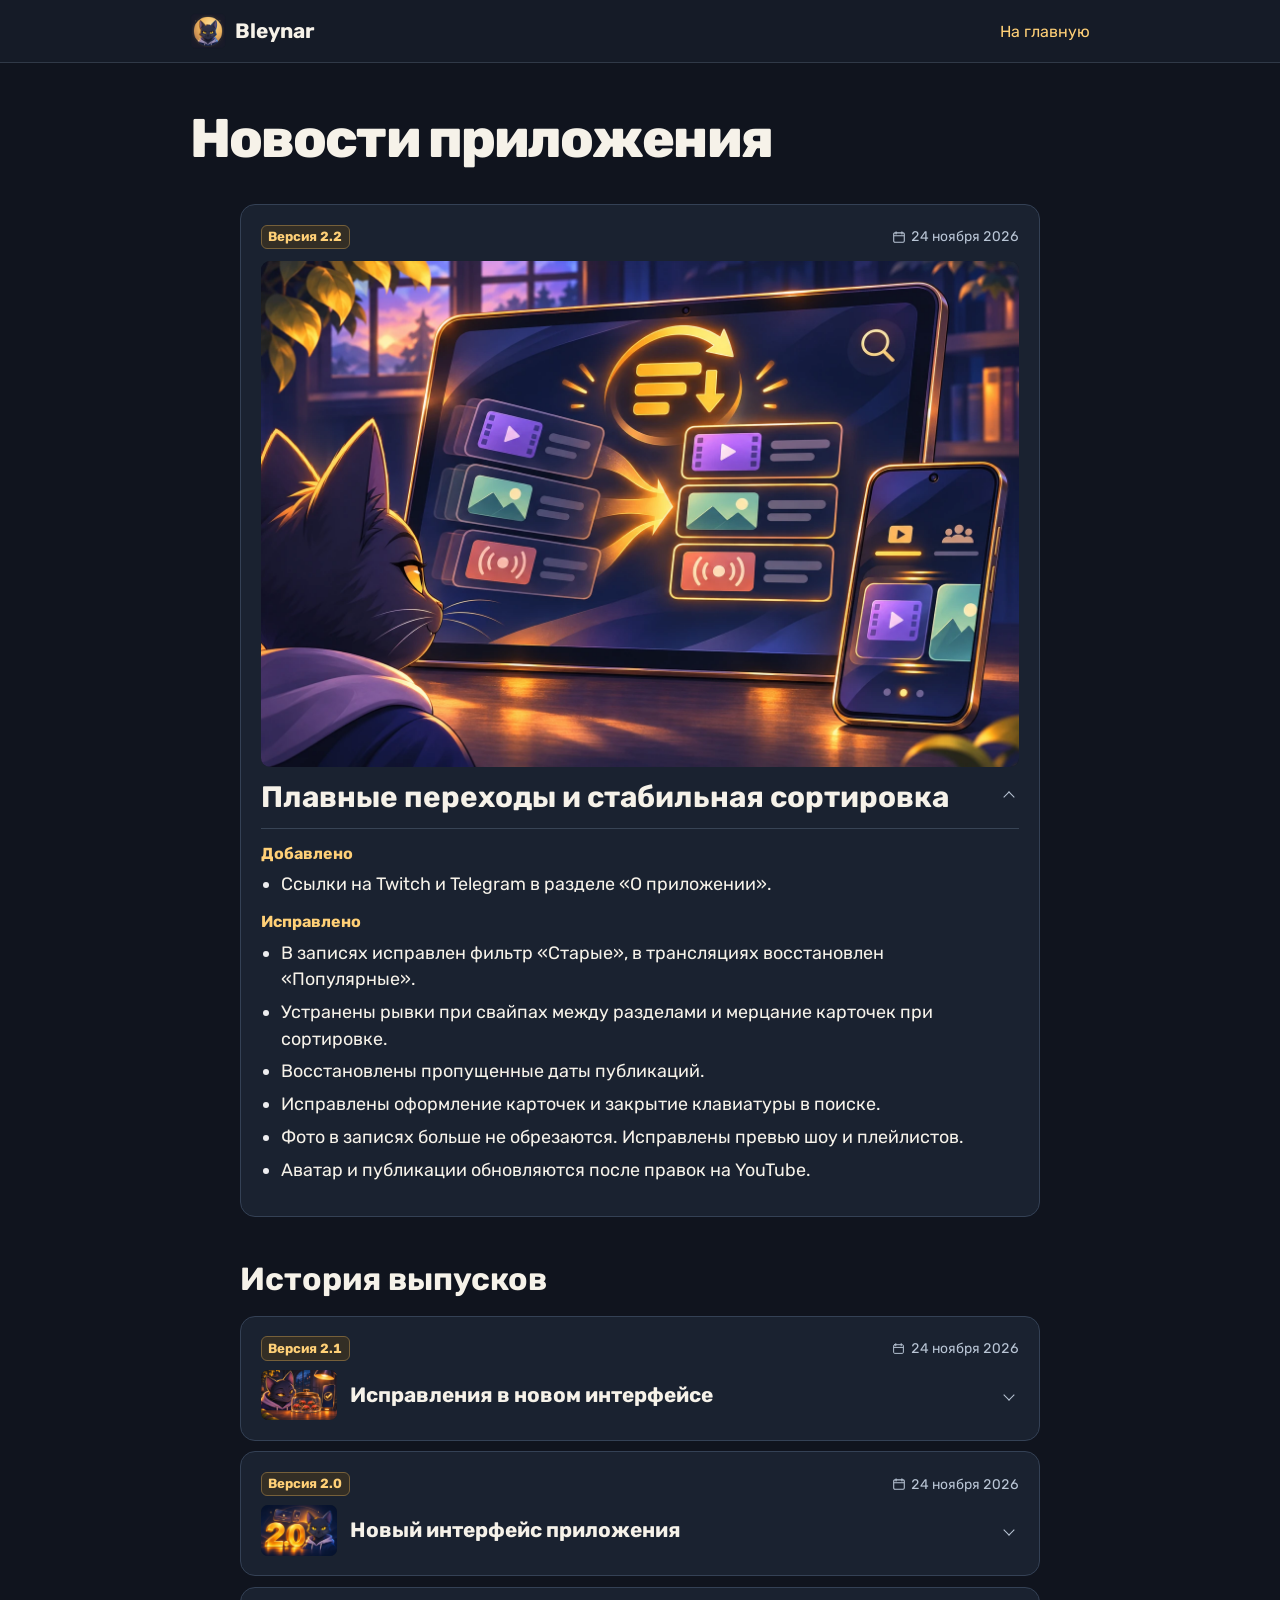
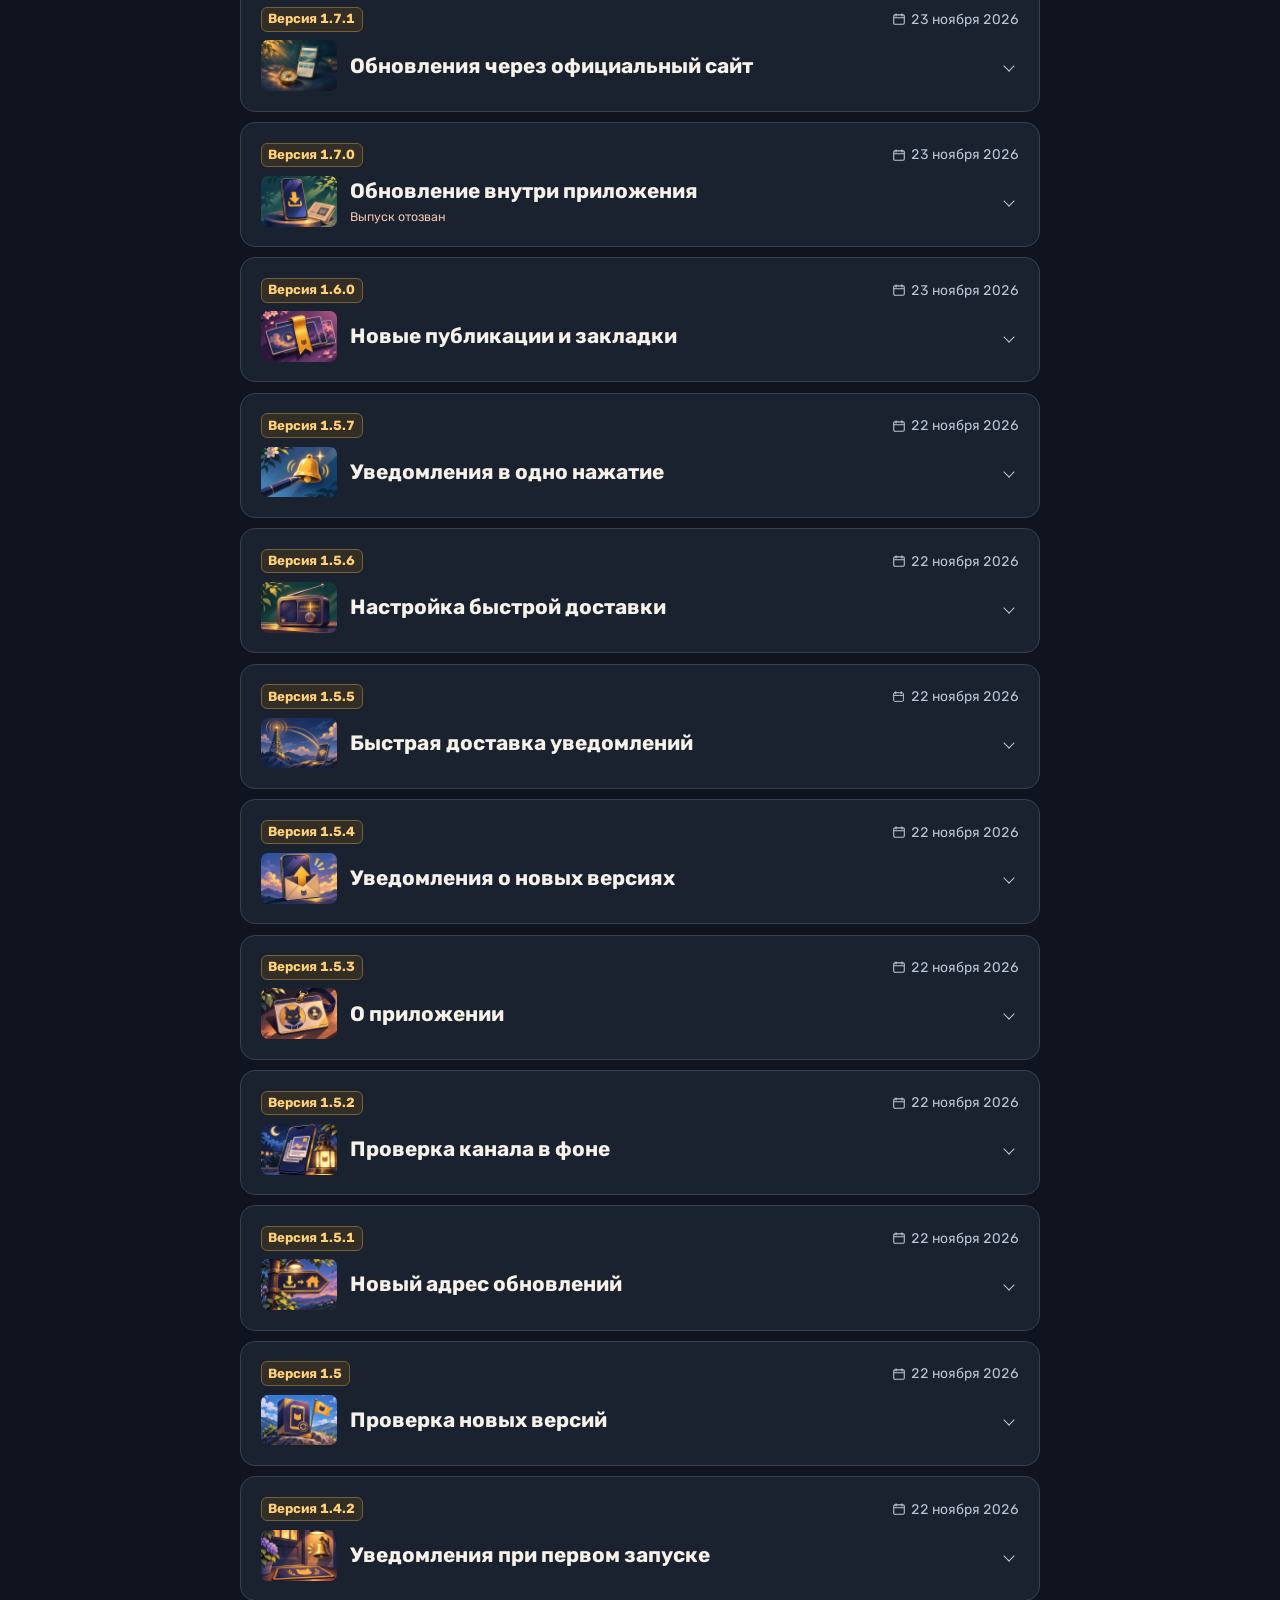
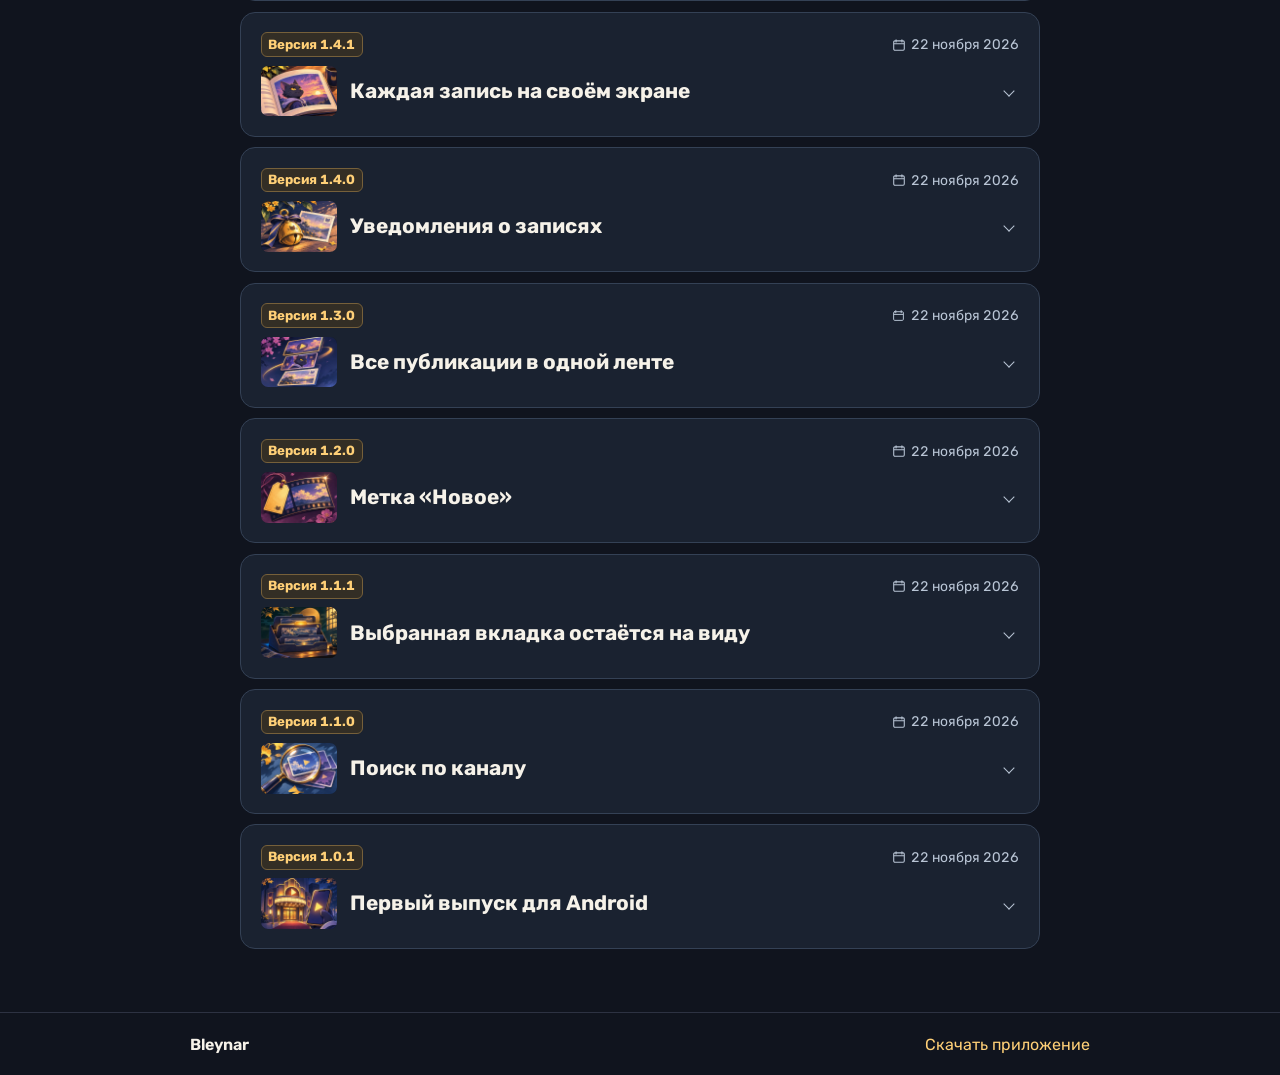
==== commit 3f4df06e: "Bleynar 2.2 для Android" ====
--- a/news/index.html
+++ b/news/index.html
@@ -1,6 +1,6 @@
 <!doctype html><html lang="ru"><head><meta charset="utf-8"><meta name="viewport" content="width=device-width, initial-scale=1"><meta name="theme-color" content="#10141e">
-<title>Новости приложения Bleynar | Обновления и объявления</title><meta name="description" content="Официальные новости приложения Bleynar. Что изменилось в новых версиях, объявления для зрителей и история обновлений."><link rel="canonical" href="https://bleynar.github.io/bleynar-app/news/"><meta property="og:title" content="Новости приложения Bleynar"><meta property="og:image" content="https://bleynar.github.io/bleynar-app/news/art/release_2_1_fixes.webp">
+<title>Новости приложения Bleynar | Обновления и объявления</title><meta name="description" content="Официальные новости приложения Bleynar. Что изменилось в новых версиях, объявления для зрителей и история обновлений."><link rel="canonical" href="https://bleynar.github.io/bleynar-app/news/"><meta property="og:title" content="Новости приложения Bleynar"><meta property="og:image" content="https://bleynar.github.io/bleynar-app/news/art/release_2_2.webp">
 <link rel="icon" href="../assets/icon.png"><link rel="stylesheet" href="../assets/style.css"><link rel="stylesheet" href="news.css"><script src="news.js" defer></script></head>
 <body><header class="news-header"><div class="news-shell"><a class="home" href="../"><img src="../assets/icon.png" alt="" width="36" height="36">Bleynar</a><a class="app" href="../">На главную</a></div></header>
-<main class="news-shell news-main"><h1>Новости приложения</h1><div id="issues" data-revision="4"><details class="issue-card" id="release-2-1" open><summary><span class="stamp"><b>Версия 2.1</b><time datetime="2026-11-24">24 ноября 2026</time></span><img class="article-art" src="art/release_2_1_fixes.webp" alt="Иллюстрация к новости «Исправления в новом интерфейсе»" width="960" height="640" draggable="false"><span class="issue-title"><strong>Исправления в новом интерфейсе</strong></span><span class="chevron" aria-hidden="true"></span></summary><div class="notes"><h3>Исправлено</h3><ul class="patch-list"><li>Экран больше не мерцает при прокрутке с раскрытой шапкой канала.</li><li>Карточки в одном ряду теперь одинаковой высоты, а превью Shorts выровнены по центру.</li><li>Выбранный фильтр снова выделен рамкой. В Shorts появилась сортировка «Популярные».</li><li>В мобильной ленте появилась кнопка обновления справа от фильтров.</li><li>В поиске и закладках исправлены подписи трансляций и шоу.</li><li>В разделе «О приложении» у ссылок снова видны значки и подписи.</li></ul></div></details><h2 class="archive-title">История выпусков</h2><details class="issue-card" id="release-2-0"><summary><span class="stamp"><b>Версия 2.0</b><time datetime="2026-11-24">24 ноября 2026</time></span><img class="article-art" src="art/release_2_0.webp" alt="Иллюстрация к новости «Новый интерфейс приложения»" width="960" height="640" draggable="false" loading="lazy"><span class="issue-title"><strong>Новый интерфейс приложения</strong></span><span class="chevron" aria-hidden="true"></span></summary><div class="notes"><h3>Изменено</h3><ul class="patch-list"><li>Новый дизайн всех экранов для телефонов и планшетов.</li><li>Свайпы между разделами. При возврате сохраняются место в списке и сортировка.</li><li>Поиск находит больше совпадений и показывает результаты по мере ввода.</li><li>Обновили фильтры и сортировку во всех разделах с публикациями.</li><li>Галерея Shorts с крупными превью.</li></ul><h3>Добавлено</h3><ul class="patch-list"><li>Фото в записях можно открыть на весь экран и увеличить.</li><li>Карточка «Что нового» при первом запуске после обновления.</li><li>История версий на официальном сайте и уведомления о важных объявлениях.</li></ul></div></details><details class="issue-card" id="release-1-7-1"><summary><span class="stamp"><b>Версия 1.7.1</b><time datetime="2026-11-23">23 ноября 2026</time></span><img class="article-art" src="art/release_1_7_1.webp" alt="Иллюстрация к новости «Обновления через официальный сайт»" width="960" height="640" draggable="false" loading="lazy"><span class="issue-title"><strong>Обновления через официальный сайт</strong></span><span class="chevron" aria-hidden="true"></span></summary><div class="notes"><h3>Изменено</h3><ul class="patch-list"><li>Обновления снова скачиваются с официального сайта через браузер.</li></ul><h3>Исправлено</h3><ul class="patch-list"><li>Для обновления больше не нужно разрешать приложению установку других приложений.</li><li>После проверки обновлений предложение установить отозванную версию исчезает.</li></ul></div></details><details class="issue-card" id="release-1-7-0"><summary><span class="stamp"><b>Версия 1.7.0</b><time datetime="2026-11-23">23 ноября 2026</time></span><img class="article-art" src="art/release_1_7_0.webp" alt="Иллюстрация к новости «Обновление внутри приложения»" width="960" height="640" draggable="false" loading="lazy"><span class="issue-title"><strong>Обновление внутри приложения</strong><small class="withdrawn">Выпуск отозван</small></span><span class="chevron" aria-hidden="true"></span></summary><div class="notes"><h3>Добавлено</h3><ul class="patch-list"><li>В этой версии обновление можно было скачать прямо в приложении.</li><li>Появилась история версий с иллюстрациями, доступная без интернета.</li></ul></div></details><details class="issue-card" id="release-1-6-0"><summary><span class="stamp"><b>Версия 1.6.0</b><time datetime="2026-11-23">23 ноября 2026</time></span><img class="article-art" src="art/release_1_6_0.webp" alt="Иллюстрация к новости «Новые публикации и закладки»" width="960" height="640" draggable="false" loading="lazy"><span class="issue-title"><strong>Новые публикации и закладки</strong></span><span class="chevron" aria-hidden="true"></span></summary><div class="notes"><h3>Добавлено</h3><ul class="patch-list"><li>Фильтр «Только новое» показывает в ленте ещё не открытые публикации.</li><li>Видео и записи можно сохранить в «На потом» из ленты или уведомления.</li><li>Поиск находит слова в тексте загруженных записей.</li></ul><h3>Изменено</h3><ul class="patch-list"><li>У приложения появился значок с котом на золотом фоне.</li></ul></div></details><details class="issue-card" id="release-1-5-7"><summary><span class="stamp"><b>Версия 1.5.7</b><time datetime="2026-11-22">22 ноября 2026</time></span><img class="article-art" src="art/release_1_5_7.webp" alt="Иллюстрация к новости «Уведомления в одно нажатие»" width="960" height="640" draggable="false" loading="lazy"><span class="issue-title"><strong>Уведомления в одно нажатие</strong></span><span class="chevron" aria-hidden="true"></span></summary><div class="notes"><h3>Изменено</h3><ul class="patch-list"><li>При первом запуске достаточно разрешить уведомления. На совместимых телефонах быстрая доставка включается сразу.</li><li>В настройках уведомлений можно оставить фоновую проверку или отключить оповещения.</li></ul></div></details><details class="issue-card" id="release-1-5-6"><summary><span class="stamp"><b>Версия 1.5.6</b><time datetime="2026-11-22">22 ноября 2026</time></span><img class="article-art" src="art/release_1_5_6.webp" alt="Иллюстрация к новости «Настройка быстрой доставки»" width="960" height="640" draggable="false" loading="lazy"><span class="issue-title"><strong>Настройка быстрой доставки</strong></span><span class="chevron" aria-hidden="true"></span></summary><div class="notes"><h3>Исправлено</h3><ul class="patch-list"><li>Кнопка быстрой доставки появляется сразу после включения уведомлений.</li></ul><h3>Изменено</h3><ul class="patch-list"><li>В настройках уведомлений виден статус подключения и причина, если быстрая доставка недоступна.</li></ul></div></details><details class="issue-card" id="release-1-5-5"><summary><span class="stamp"><b>Версия 1.5.5</b><time datetime="2026-11-22">22 ноября 2026</time></span><img class="article-art" src="art/release_1_5_5.webp" alt="Иллюстрация к новости «Быстрая доставка уведомлений»" width="960" height="640" draggable="false" loading="lazy"><span class="issue-title"><strong>Быстрая доставка уведомлений</strong></span><span class="chevron" aria-hidden="true"></span></summary><div class="notes"><h3>Добавлено</h3><ul class="patch-list"><li>Быстрые уведомления на телефонах с сервисами Google. При потере связи остаётся фоновая проверка.</li></ul><h3>Исправлено</h3><ul class="patch-list"><li>Уведомления о новых записях приходят и при пропуске даты в ленте YouTube.</li></ul></div></details><details class="issue-card" id="release-1-5-4"><summary><span class="stamp"><b>Версия 1.5.4</b><time datetime="2026-11-22">22 ноября 2026</time></span><img class="article-art" src="art/release_1_5_4.webp" alt="Иллюстрация к новости «Уведомления о новых версиях»" width="960" height="640" draggable="false" loading="lazy"><span class="issue-title"><strong>Уведомления о новых версиях</strong></span><span class="chevron" aria-hidden="true"></span></summary><div class="notes"><h3>Добавлено</h3><ul class="patch-list"><li>Уведомления о выходе новых версий для тех, кто включил оповещения.</li></ul><h3>Изменено</h3><ul class="patch-list"><li>Кнопка «Обновить» открывает файл на официальном сайте и остаётся доступной до установки.</li></ul></div></details><details class="issue-card" id="release-1-5-3"><summary><span class="stamp"><b>Версия 1.5.3</b><time datetime="2026-11-22">22 ноября 2026</time></span><img class="article-art" src="art/release_1_5_3.webp" alt="Иллюстрация к новости «О приложении»" width="960" height="640" draggable="false" loading="lazy"><span class="issue-title"><strong>О приложении</strong></span><span class="chevron" aria-hidden="true"></span></summary><div class="notes"><h3>Добавлено</h3><ul class="patch-list"><li>В разделе «О приложении» видны установленная версия и ссылка на канал в YouTube.</li></ul></div></details><details class="issue-card" id="release-1-5-2"><summary><span class="stamp"><b>Версия 1.5.2</b><time datetime="2026-11-22">22 ноября 2026</time></span><img class="article-art" src="art/release_1_5_2.webp" alt="Иллюстрация к новости «Проверка канала в фоне»" width="960" height="640" draggable="false" loading="lazy"><span class="issue-title"><strong>Проверка канала в фоне</strong></span><span class="chevron" aria-hidden="true"></span></summary><div class="notes"><h3>Исправлено</h3><ul class="patch-list"><li>Проверка публикаций возобновляется после сбоя или перезагрузки телефона.</li></ul><h3>Изменено</h3><ul class="patch-list"><li>Уведомления стали короче.</li><li>Последние публикации и обложки остаются доступны при сбое YouTube.</li></ul></div></details><details class="issue-card" id="release-1-5-1"><summary><span class="stamp"><b>Версия 1.5.1</b><time datetime="2026-11-22">22 ноября 2026</time></span><img class="article-art" src="art/release_1_5_1.webp" alt="Иллюстрация к новости «Новый адрес обновлений»" width="960" height="640" draggable="false" loading="lazy"><span class="issue-title"><strong>Новый адрес обновлений</strong></span><span class="chevron" aria-hidden="true"></span></summary><div class="notes"><h3>Исправлено</h3><ul class="patch-list"><li>После смены адреса официального сайта приложение снова находит обновления.</li></ul></div></details><details class="issue-card" id="release-1-5"><summary><span class="stamp"><b>Версия 1.5</b><time datetime="2026-11-22">22 ноября 2026</time></span><img class="article-art" src="art/release_1_5.webp" alt="Иллюстрация к новости «Проверка новых версий»" width="960" height="640" draggable="false" loading="lazy"><span class="issue-title"><strong>Проверка новых версий</strong></span><span class="chevron" aria-hidden="true"></span></summary><div class="notes"><h3>Добавлено</h3><ul class="patch-list"><li>При запуске приложение проверяет новые версии. Если обновление доступно, появляется кнопка «Обновить».</li></ul></div></details><details class="issue-card" id="release-1-4-2"><summary><span class="stamp"><b>Версия 1.4.2</b><time datetime="2026-11-22">22 ноября 2026</time></span><img class="article-art" src="art/release_1_4_2.webp" alt="Иллюстрация к новости «Уведомления при первом запуске»" width="960" height="640" draggable="false" loading="lazy"><span class="issue-title"><strong>Уведомления при первом запуске</strong></span><span class="chevron" aria-hidden="true"></span></summary><div class="notes"><h3>Добавлено</h3><ul class="patch-list"><li>Уведомления можно включить при первом запуске, а позже изменить выбор в настройках уведомлений.</li><li>Из настроек фоновой работы можно перейти к параметрам приложения и экономии заряда в Android.</li></ul></div></details><details class="issue-card" id="release-1-4-1"><summary><span class="stamp"><b>Версия 1.4.1</b><time datetime="2026-11-22">22 ноября 2026</time></span><img class="article-art" src="art/release_1_4_1.webp" alt="Иллюстрация к новости «Каждая запись на своём экране»" width="960" height="640" draggable="false" loading="lazy"><span class="issue-title"><strong>Каждая запись на своём экране</strong></span><span class="chevron" aria-hidden="true"></span></summary><div class="notes"><h3>Изменено</h3><ul class="patch-list"><li>В ленте записей виден краткий анонс. Нажатие на карточку открывает полный текст, фотографии и опросы.</li></ul></div></details><details class="issue-card" id="release-1-4-0"><summary><span class="stamp"><b>Версия 1.4.0</b><time datetime="2026-11-22">22 ноября 2026</time></span><img class="article-art" src="art/release_1_4_0.webp" alt="Иллюстрация к новости «Уведомления о записях»" width="960" height="640" draggable="false" loading="lazy"><span class="issue-title"><strong>Уведомления о записях</strong></span><span class="chevron" aria-hidden="true"></span></summary><div class="notes"><h3>Добавлено</h3><ul class="patch-list"><li>Уведомления о новых записях сообщества открывают саму публикацию.</li></ul><h3>Изменено</h3><ul class="patch-list"><li>Единое оформление карточек во всех разделах. Полное название ролика видно под крупным превью.</li></ul></div></details><details class="issue-card" id="release-1-3-0"><summary><span class="stamp"><b>Версия 1.3.0</b><time datetime="2026-11-22">22 ноября 2026</time></span><img class="article-art" src="art/release_1_3_0.webp" alt="Иллюстрация к новости «Все публикации в одной ленте»" width="960" height="640" draggable="false" loading="lazy"><span class="issue-title"><strong>Все публикации в одной ленте</strong></span><span class="chevron" aria-hidden="true"></span></summary><div class="notes"><h3>Добавлено</h3><ul class="patch-list"><li>Общая лента для видео, Shorts, записей и прошедших трансляций. Новые публикации идут первыми, на карточках указан формат.</li></ul></div></details><details class="issue-card" id="release-1-2-0"><summary><span class="stamp"><b>Версия 1.2.0</b><time datetime="2026-11-22">22 ноября 2026</time></span><img class="article-art" src="art/release_1_2_0.webp" alt="Иллюстрация к новости «Метка «Новое»»" width="960" height="640" draggable="false" loading="lazy"><span class="issue-title"><strong>Метка «Новое»</strong></span><span class="chevron" aria-hidden="true"></span></summary><div class="notes"><h3>Добавлено</h3><ul class="patch-list"><li>После первой загрузки ленты новые публикации отмечаются меткой «Новое». После просмотра метка исчезает.</li></ul></div></details><details class="issue-card" id="release-1-1-1"><summary><span class="stamp"><b>Версия 1.1.1</b><time datetime="2026-11-22">22 ноября 2026</time></span><img class="article-art" src="art/release_1_1_1.webp" alt="Иллюстрация к новости «Выбранная вкладка остаётся на виду»" width="960" height="640" draggable="false" loading="lazy"><span class="issue-title"><strong>Выбранная вкладка остаётся на виду</strong></span><span class="chevron" aria-hidden="true"></span></summary><div class="notes"><h3>Исправлено</h3><ul class="patch-list"><li>Выбранная вкладка остаётся на экране при прокрутке раздела.</li></ul></div></details><details class="issue-card" id="release-1-1-0"><summary><span class="stamp"><b>Версия 1.1.0</b><time datetime="2026-11-22">22 ноября 2026</time></span><img class="article-art" src="art/release_1_1_0.webp" alt="Иллюстрация к новости «Поиск по каналу»" width="960" height="640" draggable="false" loading="lazy"><span class="issue-title"><strong>Поиск по каналу</strong></span><span class="chevron" aria-hidden="true"></span></summary><div class="notes"><h3>Добавлено</h3><ul class="patch-list"><li>Поиск видео и Shorts по названию.</li><li>Галочка и число подписчиков в шапке канала.</li></ul><h3>Изменено</h3><ul class="patch-list"><li>Записи можно читать в приложении. Обложки обновляются вместе с лентой.</li></ul></div></details><details class="issue-card" id="release-1-0-1"><summary><span class="stamp"><b>Версия 1.0.1</b><time datetime="2026-11-22">22 ноября 2026</time></span><img class="article-art" src="art/release_1_0_1.webp" alt="Иллюстрация к новости «Первый выпуск для Android»" width="960" height="640" draggable="false" loading="lazy"><span class="issue-title"><strong>Первый выпуск для Android</strong></span><span class="chevron" aria-hidden="true"></span></summary><div class="notes"><h3>Добавлено</h3><ul class="patch-list"><li>Видео, Shorts, эфиры, плейлисты и записи канала доступны без входа в аккаунт.</li><li>Ролики открываются в YouTube. Ленту можно обновить жестом вниз.</li><li>Уведомления о новых видео и Shorts.</li></ul></div></details></div></main>
+<main class="news-shell news-main"><h1>Новости приложения</h1><div id="issues" data-revision="5"><details class="issue-card" id="release-2-2" open><summary><span class="stamp"><b>Версия 2.2</b><time datetime="2026-11-24">24 ноября 2026</time></span><img class="article-art" src="art/release_2_2.webp" alt="Иллюстрация к новости «Плавные переходы и стабильная сортировка»" width="960" height="640" draggable="false"><span class="issue-title"><strong>Плавные переходы и стабильная сортировка</strong></span><span class="chevron" aria-hidden="true"></span></summary><div class="notes"><h3>Добавлено</h3><ul class="patch-list"><li>Ссылки на Twitch и Telegram в разделе «О приложении».</li></ul><h3>Исправлено</h3><ul class="patch-list"><li>В записях исправлен фильтр «Старые», в трансляциях восстановлен «Популярные».</li><li>Устранены рывки при свайпах между разделами и мерцание карточек при сортировке.</li><li>Восстановлены пропущенные даты публикаций.</li><li>Исправлены оформление карточек и закрытие клавиатуры в поиске.</li><li>Фото в записях больше не обрезаются. Исправлены превью шоу и плейлистов.</li><li>Аватар и публикации обновляются после правок на YouTube.</li></ul></div></details><h2 class="archive-title">История выпусков</h2><details class="issue-card" id="release-2-1"><summary><span class="stamp"><b>Версия 2.1</b><time datetime="2026-11-24">24 ноября 2026</time></span><img class="article-art" src="art/release_2_1_fixes.webp" alt="Иллюстрация к новости «Исправления в новом интерфейсе»" width="960" height="640" draggable="false" loading="lazy"><span class="issue-title"><strong>Исправления в новом интерфейсе</strong></span><span class="chevron" aria-hidden="true"></span></summary><div class="notes"><h3>Исправлено</h3><ul class="patch-list"><li>Экран больше не мерцает при прокрутке с раскрытой шапкой канала.</li><li>Карточки в одном ряду теперь одинаковой высоты, а превью Shorts выровнены по центру.</li><li>Выбранный фильтр снова выделен рамкой. В Shorts появилась сортировка «Популярные».</li><li>В мобильной ленте появилась кнопка обновления справа от фильтров.</li><li>В поиске и закладках исправлены подписи трансляций и шоу.</li><li>В разделе «О приложении» у ссылок снова видны значки и подписи.</li></ul></div></details><details class="issue-card" id="release-2-0"><summary><span class="stamp"><b>Версия 2.0</b><time datetime="2026-11-24">24 ноября 2026</time></span><img class="article-art" src="art/release_2_0.webp" alt="Иллюстрация к новости «Новый интерфейс приложения»" width="960" height="640" draggable="false" loading="lazy"><span class="issue-title"><strong>Новый интерфейс приложения</strong></span><span class="chevron" aria-hidden="true"></span></summary><div class="notes"><h3>Изменено</h3><ul class="patch-list"><li>Новый дизайн всех экранов для телефонов и планшетов.</li><li>Свайпы между разделами. При возврате сохраняются место в списке и сортировка.</li><li>Поиск находит больше совпадений и показывает результаты по мере ввода.</li><li>Обновили фильтры и сортировку во всех разделах с публикациями.</li><li>Галерея Shorts с крупными превью.</li></ul><h3>Добавлено</h3><ul class="patch-list"><li>Фото в записях можно открыть на весь экран и увеличить.</li><li>Карточка «Что нового» при первом запуске после обновления.</li><li>История версий на официальном сайте и уведомления о важных объявлениях.</li></ul></div></details><details class="issue-card" id="release-1-7-1"><summary><span class="stamp"><b>Версия 1.7.1</b><time datetime="2026-11-23">23 ноября 2026</time></span><img class="article-art" src="art/release_1_7_1.webp" alt="Иллюстрация к новости «Обновления через официальный сайт»" width="960" height="640" draggable="false" loading="lazy"><span class="issue-title"><strong>Обновления через официальный сайт</strong></span><span class="chevron" aria-hidden="true"></span></summary><div class="notes"><h3>Изменено</h3><ul class="patch-list"><li>Обновления снова скачиваются с официального сайта через браузер.</li></ul><h3>Исправлено</h3><ul class="patch-list"><li>Для обновления больше не нужно разрешать приложению установку других приложений.</li><li>После проверки обновлений предложение установить отозванную версию исчезает.</li></ul></div></details><details class="issue-card" id="release-1-7-0"><summary><span class="stamp"><b>Версия 1.7.0</b><time datetime="2026-11-23">23 ноября 2026</time></span><img class="article-art" src="art/release_1_7_0.webp" alt="Иллюстрация к новости «Обновление внутри приложения»" width="960" height="640" draggable="false" loading="lazy"><span class="issue-title"><strong>Обновление внутри приложения</strong><small class="withdrawn">Выпуск отозван</small></span><span class="chevron" aria-hidden="true"></span></summary><div class="notes"><h3>Добавлено</h3><ul class="patch-list"><li>В этой версии обновление можно было скачать прямо в приложении.</li><li>Появилась история версий с иллюстрациями, доступная без интернета.</li></ul></div></details><details class="issue-card" id="release-1-6-0"><summary><span class="stamp"><b>Версия 1.6.0</b><time datetime="2026-11-23">23 ноября 2026</time></span><img class="article-art" src="art/release_1_6_0.webp" alt="Иллюстрация к новости «Новые публикации и закладки»" width="960" height="640" draggable="false" loading="lazy"><span class="issue-title"><strong>Новые публикации и закладки</strong></span><span class="chevron" aria-hidden="true"></span></summary><div class="notes"><h3>Добавлено</h3><ul class="patch-list"><li>Фильтр «Только новое» показывает в ленте ещё не открытые публикации.</li><li>Видео и записи можно сохранить в «На потом» из ленты или уведомления.</li><li>Поиск находит слова в тексте загруженных записей.</li></ul><h3>Изменено</h3><ul class="patch-list"><li>У приложения появился значок с котом на золотом фоне.</li></ul></div></details><details class="issue-card" id="release-1-5-7"><summary><span class="stamp"><b>Версия 1.5.7</b><time datetime="2026-11-22">22 ноября 2026</time></span><img class="article-art" src="art/release_1_5_7.webp" alt="Иллюстрация к новости «Уведомления в одно нажатие»" width="960" height="640" draggable="false" loading="lazy"><span class="issue-title"><strong>Уведомления в одно нажатие</strong></span><span class="chevron" aria-hidden="true"></span></summary><div class="notes"><h3>Изменено</h3><ul class="patch-list"><li>При первом запуске достаточно разрешить уведомления. На совместимых телефонах быстрая доставка включается сразу.</li><li>В настройках уведомлений можно оставить фоновую проверку или отключить оповещения.</li></ul></div></details><details class="issue-card" id="release-1-5-6"><summary><span class="stamp"><b>Версия 1.5.6</b><time datetime="2026-11-22">22 ноября 2026</time></span><img class="article-art" src="art/release_1_5_6.webp" alt="Иллюстрация к новости «Настройка быстрой доставки»" width="960" height="640" draggable="false" loading="lazy"><span class="issue-title"><strong>Настройка быстрой доставки</strong></span><span class="chevron" aria-hidden="true"></span></summary><div class="notes"><h3>Исправлено</h3><ul class="patch-list"><li>Кнопка быстрой доставки появляется сразу после включения уведомлений.</li></ul><h3>Изменено</h3><ul class="patch-list"><li>В настройках уведомлений виден статус подключения и причина, если быстрая доставка недоступна.</li></ul></div></details><details class="issue-card" id="release-1-5-5"><summary><span class="stamp"><b>Версия 1.5.5</b><time datetime="2026-11-22">22 ноября 2026</time></span><img class="article-art" src="art/release_1_5_5.webp" alt="Иллюстрация к новости «Быстрая доставка уведомлений»" width="960" height="640" draggable="false" loading="lazy"><span class="issue-title"><strong>Быстрая доставка уведомлений</strong></span><span class="chevron" aria-hidden="true"></span></summary><div class="notes"><h3>Добавлено</h3><ul class="patch-list"><li>Быстрые уведомления на телефонах с сервисами Google. При потере связи остаётся фоновая проверка.</li></ul><h3>Исправлено</h3><ul class="patch-list"><li>Уведомления о новых записях приходят и при пропуске даты в ленте YouTube.</li></ul></div></details><details class="issue-card" id="release-1-5-4"><summary><span class="stamp"><b>Версия 1.5.4</b><time datetime="2026-11-22">22 ноября 2026</time></span><img class="article-art" src="art/release_1_5_4.webp" alt="Иллюстрация к новости «Уведомления о новых версиях»" width="960" height="640" draggable="false" loading="lazy"><span class="issue-title"><strong>Уведомления о новых версиях</strong></span><span class="chevron" aria-hidden="true"></span></summary><div class="notes"><h3>Добавлено</h3><ul class="patch-list"><li>Уведомления о выходе новых версий для тех, кто включил оповещения.</li></ul><h3>Изменено</h3><ul class="patch-list"><li>Кнопка «Обновить» открывает файл на официальном сайте и остаётся доступной до установки.</li></ul></div></details><details class="issue-card" id="release-1-5-3"><summary><span class="stamp"><b>Версия 1.5.3</b><time datetime="2026-11-22">22 ноября 2026</time></span><img class="article-art" src="art/release_1_5_3.webp" alt="Иллюстрация к новости «О приложении»" width="960" height="640" draggable="false" loading="lazy"><span class="issue-title"><strong>О приложении</strong></span><span class="chevron" aria-hidden="true"></span></summary><div class="notes"><h3>Добавлено</h3><ul class="patch-list"><li>В разделе «О приложении» видны установленная версия и ссылка на канал в YouTube.</li></ul></div></details><details class="issue-card" id="release-1-5-2"><summary><span class="stamp"><b>Версия 1.5.2</b><time datetime="2026-11-22">22 ноября 2026</time></span><img class="article-art" src="art/release_1_5_2.webp" alt="Иллюстрация к новости «Проверка канала в фоне»" width="960" height="640" draggable="false" loading="lazy"><span class="issue-title"><strong>Проверка канала в фоне</strong></span><span class="chevron" aria-hidden="true"></span></summary><div class="notes"><h3>Исправлено</h3><ul class="patch-list"><li>Проверка публикаций возобновляется после сбоя или перезагрузки телефона.</li></ul><h3>Изменено</h3><ul class="patch-list"><li>Уведомления стали короче.</li><li>Последние публикации и обложки остаются доступны при сбое YouTube.</li></ul></div></details><details class="issue-card" id="release-1-5-1"><summary><span class="stamp"><b>Версия 1.5.1</b><time datetime="2026-11-22">22 ноября 2026</time></span><img class="article-art" src="art/release_1_5_1.webp" alt="Иллюстрация к новости «Новый адрес обновлений»" width="960" height="640" draggable="false" loading="lazy"><span class="issue-title"><strong>Новый адрес обновлений</strong></span><span class="chevron" aria-hidden="true"></span></summary><div class="notes"><h3>Исправлено</h3><ul class="patch-list"><li>После смены адреса официального сайта приложение снова находит обновления.</li></ul></div></details><details class="issue-card" id="release-1-5"><summary><span class="stamp"><b>Версия 1.5</b><time datetime="2026-11-22">22 ноября 2026</time></span><img class="article-art" src="art/release_1_5.webp" alt="Иллюстрация к новости «Проверка новых версий»" width="960" height="640" draggable="false" loading="lazy"><span class="issue-title"><strong>Проверка новых версий</strong></span><span class="chevron" aria-hidden="true"></span></summary><div class="notes"><h3>Добавлено</h3><ul class="patch-list"><li>При запуске приложение проверяет новые версии. Если обновление доступно, появляется кнопка «Обновить».</li></ul></div></details><details class="issue-card" id="release-1-4-2"><summary><span class="stamp"><b>Версия 1.4.2</b><time datetime="2026-11-22">22 ноября 2026</time></span><img class="article-art" src="art/release_1_4_2.webp" alt="Иллюстрация к новости «Уведомления при первом запуске»" width="960" height="640" draggable="false" loading="lazy"><span class="issue-title"><strong>Уведомления при первом запуске</strong></span><span class="chevron" aria-hidden="true"></span></summary><div class="notes"><h3>Добавлено</h3><ul class="patch-list"><li>Уведомления можно включить при первом запуске, а позже изменить выбор в настройках уведомлений.</li><li>Из настроек фоновой работы можно перейти к параметрам приложения и экономии заряда в Android.</li></ul></div></details><details class="issue-card" id="release-1-4-1"><summary><span class="stamp"><b>Версия 1.4.1</b><time datetime="2026-11-22">22 ноября 2026</time></span><img class="article-art" src="art/release_1_4_1.webp" alt="Иллюстрация к новости «Каждая запись на своём экране»" width="960" height="640" draggable="false" loading="lazy"><span class="issue-title"><strong>Каждая запись на своём экране</strong></span><span class="chevron" aria-hidden="true"></span></summary><div class="notes"><h3>Изменено</h3><ul class="patch-list"><li>В ленте записей виден краткий анонс. Нажатие на карточку открывает полный текст, фотографии и опросы.</li></ul></div></details><details class="issue-card" id="release-1-4-0"><summary><span class="stamp"><b>Версия 1.4.0</b><time datetime="2026-11-22">22 ноября 2026</time></span><img class="article-art" src="art/release_1_4_0.webp" alt="Иллюстрация к новости «Уведомления о записях»" width="960" height="640" draggable="false" loading="lazy"><span class="issue-title"><strong>Уведомления о записях</strong></span><span class="chevron" aria-hidden="true"></span></summary><div class="notes"><h3>Добавлено</h3><ul class="patch-list"><li>Уведомления о новых записях сообщества открывают саму публикацию.</li></ul><h3>Изменено</h3><ul class="patch-list"><li>Единое оформление карточек во всех разделах. Полное название ролика видно под крупным превью.</li></ul></div></details><details class="issue-card" id="release-1-3-0"><summary><span class="stamp"><b>Версия 1.3.0</b><time datetime="2026-11-22">22 ноября 2026</time></span><img class="article-art" src="art/release_1_3_0.webp" alt="Иллюстрация к новости «Все публикации в одной ленте»" width="960" height="640" draggable="false" loading="lazy"><span class="issue-title"><strong>Все публикации в одной ленте</strong></span><span class="chevron" aria-hidden="true"></span></summary><div class="notes"><h3>Добавлено</h3><ul class="patch-list"><li>Общая лента для видео, Shorts, записей и прошедших трансляций. Новые публикации идут первыми, на карточках указан формат.</li></ul></div></details><details class="issue-card" id="release-1-2-0"><summary><span class="stamp"><b>Версия 1.2.0</b><time datetime="2026-11-22">22 ноября 2026</time></span><img class="article-art" src="art/release_1_2_0.webp" alt="Иллюстрация к новости «Метка «Новое»»" width="960" height="640" draggable="false" loading="lazy"><span class="issue-title"><strong>Метка «Новое»</strong></span><span class="chevron" aria-hidden="true"></span></summary><div class="notes"><h3>Добавлено</h3><ul class="patch-list"><li>После первой загрузки ленты новые публикации отмечаются меткой «Новое». После просмотра метка исчезает.</li></ul></div></details><details class="issue-card" id="release-1-1-1"><summary><span class="stamp"><b>Версия 1.1.1</b><time datetime="2026-11-22">22 ноября 2026</time></span><img class="article-art" src="art/release_1_1_1.webp" alt="Иллюстрация к новости «Выбранная вкладка остаётся на виду»" width="960" height="640" draggable="false" loading="lazy"><span class="issue-title"><strong>Выбранная вкладка остаётся на виду</strong></span><span class="chevron" aria-hidden="true"></span></summary><div class="notes"><h3>Исправлено</h3><ul class="patch-list"><li>Выбранная вкладка остаётся на экране при прокрутке раздела.</li></ul></div></details><details class="issue-card" id="release-1-1-0"><summary><span class="stamp"><b>Версия 1.1.0</b><time datetime="2026-11-22">22 ноября 2026</time></span><img class="article-art" src="art/release_1_1_0.webp" alt="Иллюстрация к новости «Поиск по каналу»" width="960" height="640" draggable="false" loading="lazy"><span class="issue-title"><strong>Поиск по каналу</strong></span><span class="chevron" aria-hidden="true"></span></summary><div class="notes"><h3>Добавлено</h3><ul class="patch-list"><li>Поиск видео и Shorts по названию.</li><li>Галочка и число подписчиков в шапке канала.</li></ul><h3>Изменено</h3><ul class="patch-list"><li>Записи можно читать в приложении. Обложки обновляются вместе с лентой.</li></ul></div></details><details class="issue-card" id="release-1-0-1"><summary><span class="stamp"><b>Версия 1.0.1</b><time datetime="2026-11-22">22 ноября 2026</time></span><img class="article-art" src="art/release_1_0_1.webp" alt="Иллюстрация к новости «Первый выпуск для Android»" width="960" height="640" draggable="false" loading="lazy"><span class="issue-title"><strong>Первый выпуск для Android</strong></span><span class="chevron" aria-hidden="true"></span></summary><div class="notes"><h3>Добавлено</h3><ul class="patch-list"><li>Видео, Shorts, эфиры, плейлисты и записи канала доступны без входа в аккаунт.</li><li>Ролики открываются в YouTube. Ленту можно обновить жестом вниз.</li><li>Уведомления о новых видео и Shorts.</li></ul></div></details></div></main>
 <footer class="news-footer"><div class="news-shell"><span>Bleynar</span><a href="../#install">Скачать приложение</a></div></footer></body></html>
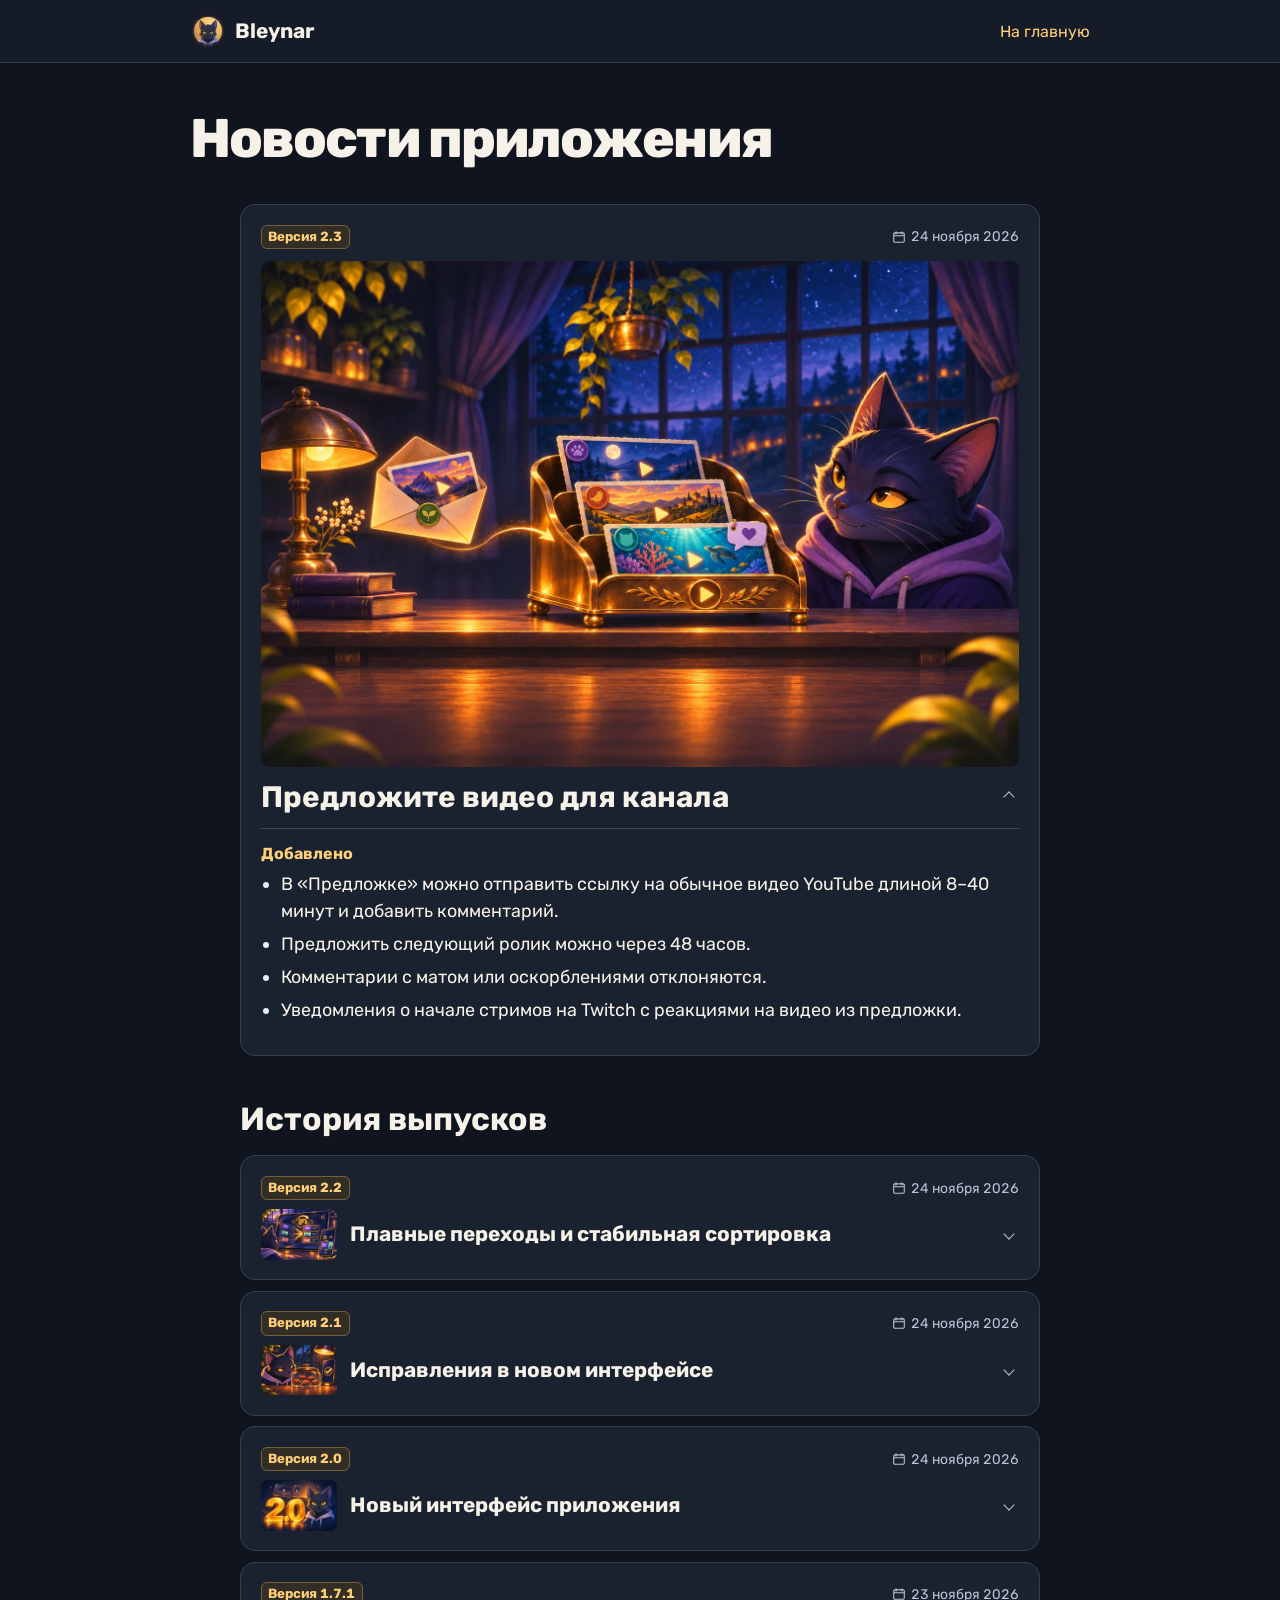
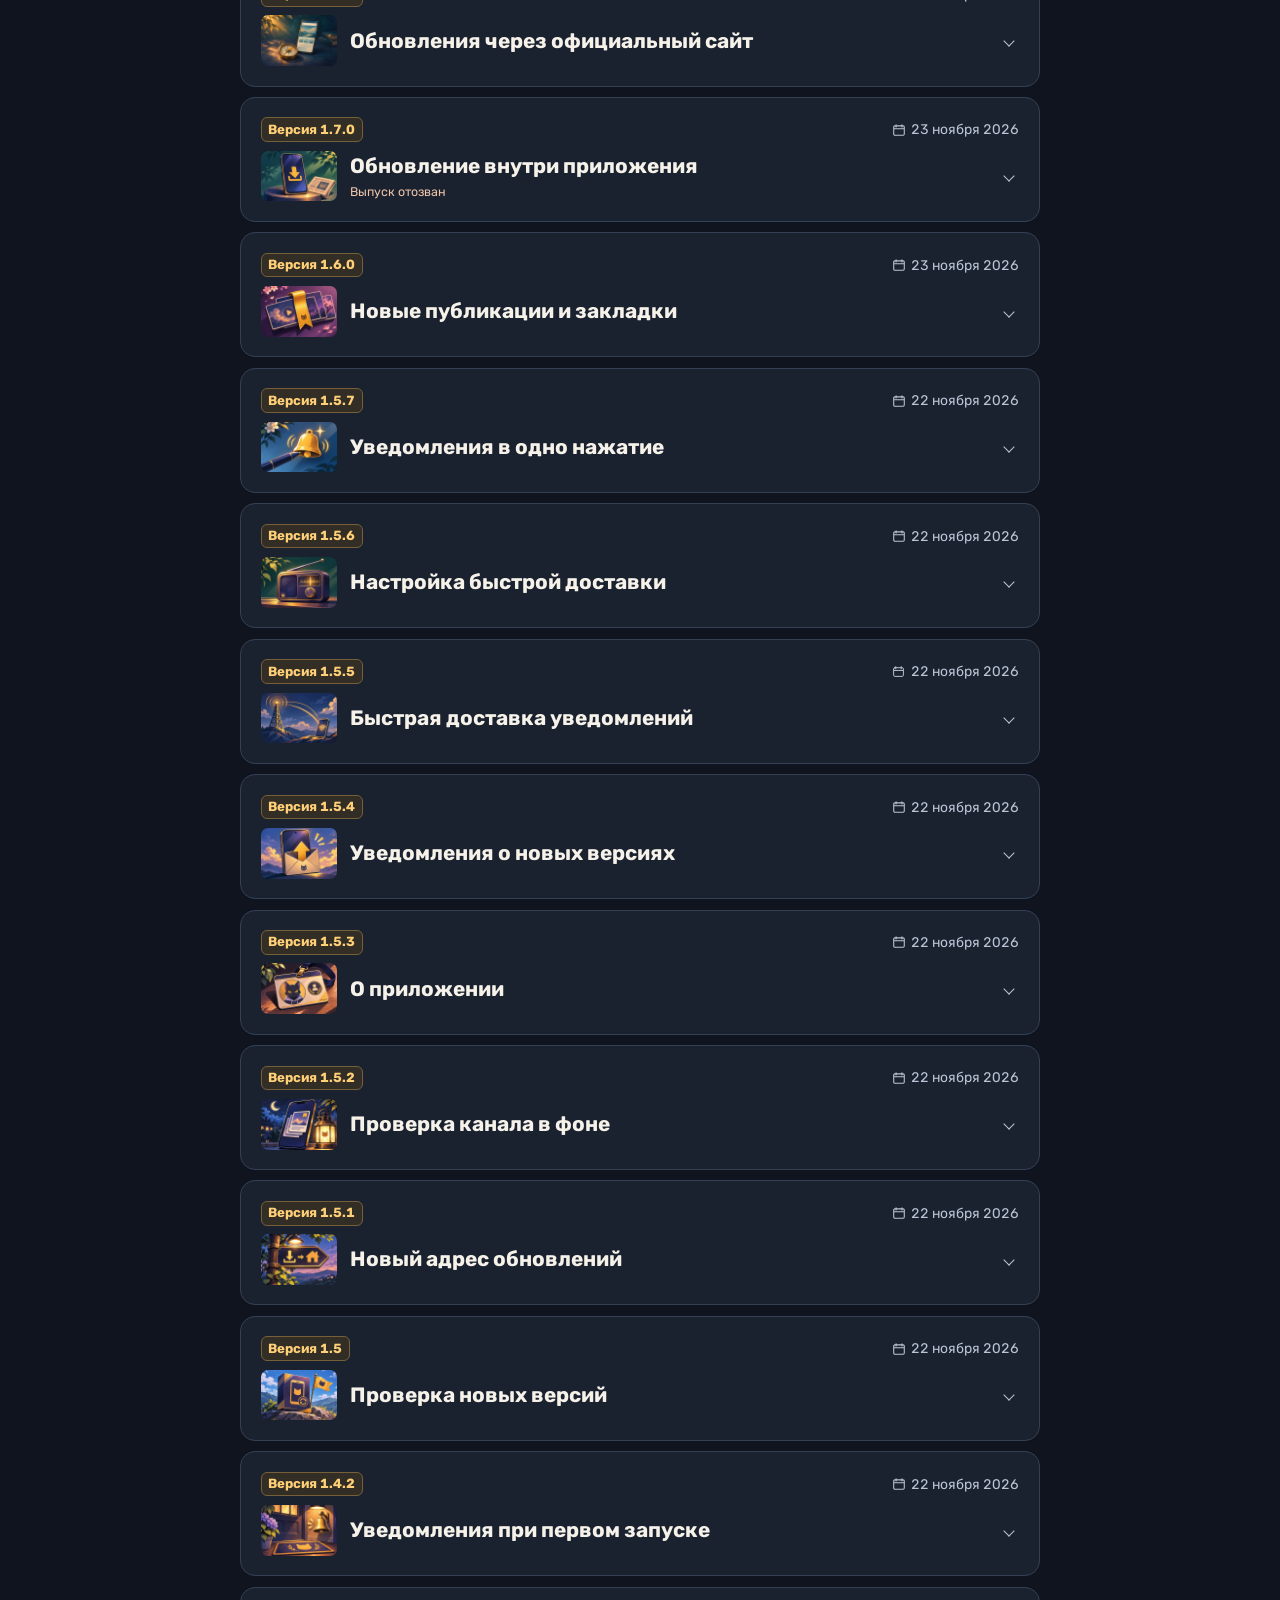
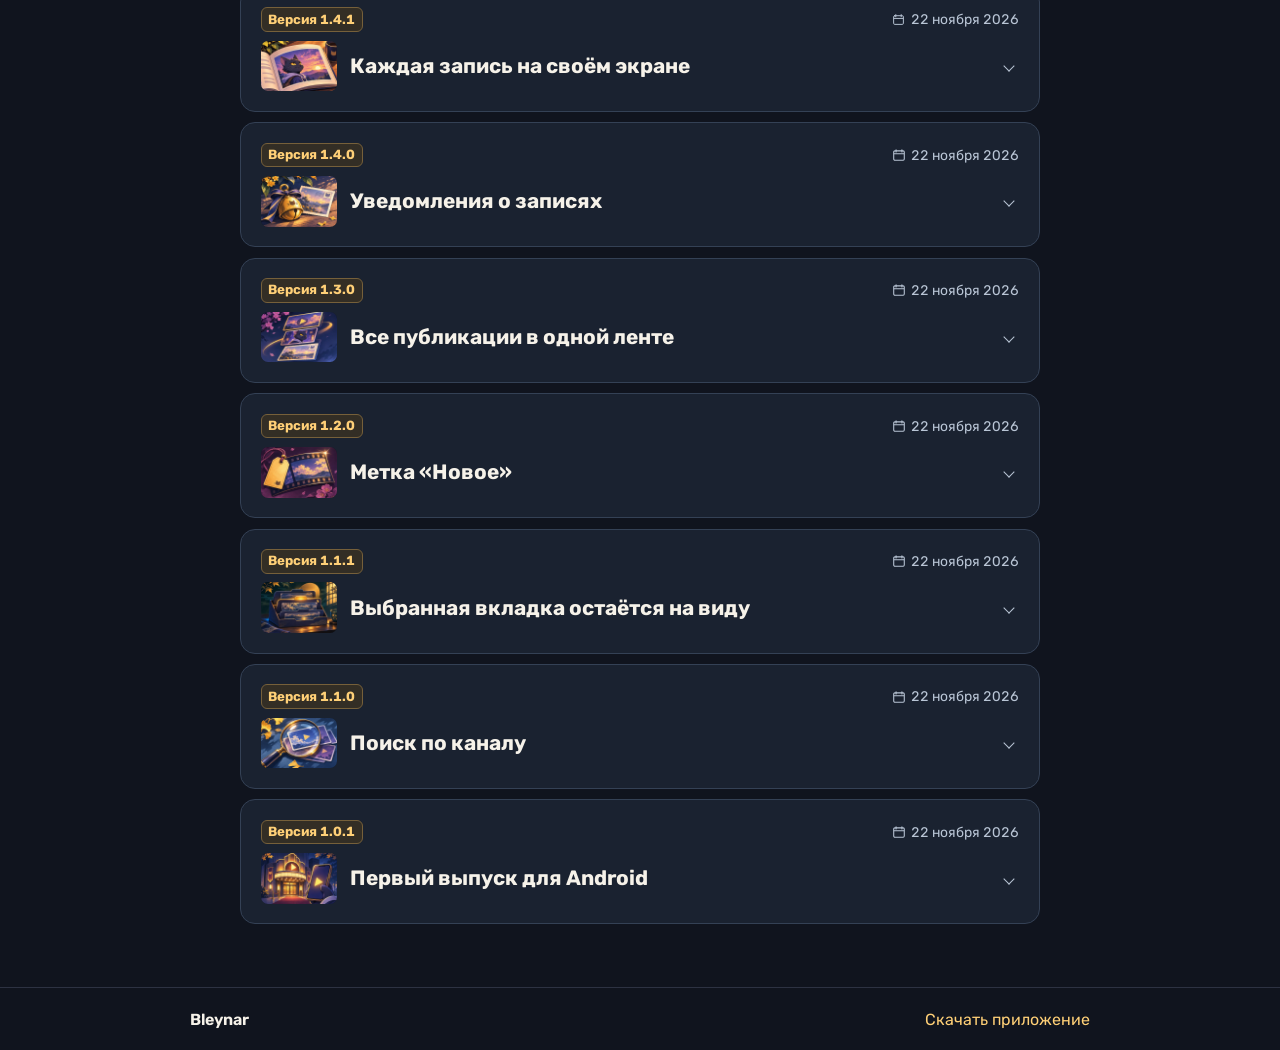
==== commit 29266c91: "Bleynar 2.3 для Android" ====
--- a/news/index.html
+++ b/news/index.html
@@ -1,6 +1,6 @@
 <!doctype html><html lang="ru"><head><meta charset="utf-8"><meta name="viewport" content="width=device-width, initial-scale=1"><meta name="theme-color" content="#10141e">
-<title>Новости приложения Bleynar | Обновления и объявления</title><meta name="description" content="Официальные новости приложения Bleynar. Что изменилось в новых версиях, объявления для зрителей и история обновлений."><link rel="canonical" href="https://bleynar.github.io/bleynar-app/news/"><meta property="og:title" content="Новости приложения Bleynar"><meta property="og:image" content="https://bleynar.github.io/bleynar-app/news/art/release_2_2.webp">
+<title>Новости приложения Bleynar | Обновления и объявления</title><meta name="description" content="Официальные новости приложения Bleynar. Что изменилось в новых версиях, объявления для зрителей и история обновлений."><link rel="canonical" href="https://bleynar.github.io/bleynar-app/news/"><meta property="og:title" content="Новости приложения Bleynar"><meta property="og:image" content="https://bleynar.github.io/bleynar-app/news/art/release_2_3.webp">
 <link rel="icon" href="../assets/icon.png"><link rel="stylesheet" href="../assets/style.css"><link rel="stylesheet" href="news.css"><script src="news.js" defer></script></head>
 <body><header class="news-header"><div class="news-shell"><a class="home" href="../"><img src="../assets/icon.png" alt="" width="36" height="36">Bleynar</a><a class="app" href="../">На главную</a></div></header>
-<main class="news-shell news-main"><h1>Новости приложения</h1><div id="issues" data-revision="5"><details class="issue-card" id="release-2-2" open><summary><span class="stamp"><b>Версия 2.2</b><time datetime="2026-11-24">24 ноября 2026</time></span><img class="article-art" src="art/release_2_2.webp" alt="Иллюстрация к новости «Плавные переходы и стабильная сортировка»" width="960" height="640" draggable="false"><span class="issue-title"><strong>Плавные переходы и стабильная сортировка</strong></span><span class="chevron" aria-hidden="true"></span></summary><div class="notes"><h3>Добавлено</h3><ul class="patch-list"><li>Ссылки на Twitch и Telegram в разделе «О приложении».</li></ul><h3>Исправлено</h3><ul class="patch-list"><li>В записях исправлен фильтр «Старые», в трансляциях восстановлен «Популярные».</li><li>Устранены рывки при свайпах между разделами и мерцание карточек при сортировке.</li><li>Восстановлены пропущенные даты публикаций.</li><li>Исправлены оформление карточек и закрытие клавиатуры в поиске.</li><li>Фото в записях больше не обрезаются. Исправлены превью шоу и плейлистов.</li><li>Аватар и публикации обновляются после правок на YouTube.</li></ul></div></details><h2 class="archive-title">История выпусков</h2><details class="issue-card" id="release-2-1"><summary><span class="stamp"><b>Версия 2.1</b><time datetime="2026-11-24">24 ноября 2026</time></span><img class="article-art" src="art/release_2_1_fixes.webp" alt="Иллюстрация к новости «Исправления в новом интерфейсе»" width="960" height="640" draggable="false" loading="lazy"><span class="issue-title"><strong>Исправления в новом интерфейсе</strong></span><span class="chevron" aria-hidden="true"></span></summary><div class="notes"><h3>Исправлено</h3><ul class="patch-list"><li>Экран больше не мерцает при прокрутке с раскрытой шапкой канала.</li><li>Карточки в одном ряду теперь одинаковой высоты, а превью Shorts выровнены по центру.</li><li>Выбранный фильтр снова выделен рамкой. В Shorts появилась сортировка «Популярные».</li><li>В мобильной ленте появилась кнопка обновления справа от фильтров.</li><li>В поиске и закладках исправлены подписи трансляций и шоу.</li><li>В разделе «О приложении» у ссылок снова видны значки и подписи.</li></ul></div></details><details class="issue-card" id="release-2-0"><summary><span class="stamp"><b>Версия 2.0</b><time datetime="2026-11-24">24 ноября 2026</time></span><img class="article-art" src="art/release_2_0.webp" alt="Иллюстрация к новости «Новый интерфейс приложения»" width="960" height="640" draggable="false" loading="lazy"><span class="issue-title"><strong>Новый интерфейс приложения</strong></span><span class="chevron" aria-hidden="true"></span></summary><div class="notes"><h3>Изменено</h3><ul class="patch-list"><li>Новый дизайн всех экранов для телефонов и планшетов.</li><li>Свайпы между разделами. При возврате сохраняются место в списке и сортировка.</li><li>Поиск находит больше совпадений и показывает результаты по мере ввода.</li><li>Обновили фильтры и сортировку во всех разделах с публикациями.</li><li>Галерея Shorts с крупными превью.</li></ul><h3>Добавлено</h3><ul class="patch-list"><li>Фото в записях можно открыть на весь экран и увеличить.</li><li>Карточка «Что нового» при первом запуске после обновления.</li><li>История версий на официальном сайте и уведомления о важных объявлениях.</li></ul></div></details><details class="issue-card" id="release-1-7-1"><summary><span class="stamp"><b>Версия 1.7.1</b><time datetime="2026-11-23">23 ноября 2026</time></span><img class="article-art" src="art/release_1_7_1.webp" alt="Иллюстрация к новости «Обновления через официальный сайт»" width="960" height="640" draggable="false" loading="lazy"><span class="issue-title"><strong>Обновления через официальный сайт</strong></span><span class="chevron" aria-hidden="true"></span></summary><div class="notes"><h3>Изменено</h3><ul class="patch-list"><li>Обновления снова скачиваются с официального сайта через браузер.</li></ul><h3>Исправлено</h3><ul class="patch-list"><li>Для обновления больше не нужно разрешать приложению установку других приложений.</li><li>После проверки обновлений предложение установить отозванную версию исчезает.</li></ul></div></details><details class="issue-card" id="release-1-7-0"><summary><span class="stamp"><b>Версия 1.7.0</b><time datetime="2026-11-23">23 ноября 2026</time></span><img class="article-art" src="art/release_1_7_0.webp" alt="Иллюстрация к новости «Обновление внутри приложения»" width="960" height="640" draggable="false" loading="lazy"><span class="issue-title"><strong>Обновление внутри приложения</strong><small class="withdrawn">Выпуск отозван</small></span><span class="chevron" aria-hidden="true"></span></summary><div class="notes"><h3>Добавлено</h3><ul class="patch-list"><li>В этой версии обновление можно было скачать прямо в приложении.</li><li>Появилась история версий с иллюстрациями, доступная без интернета.</li></ul></div></details><details class="issue-card" id="release-1-6-0"><summary><span class="stamp"><b>Версия 1.6.0</b><time datetime="2026-11-23">23 ноября 2026</time></span><img class="article-art" src="art/release_1_6_0.webp" alt="Иллюстрация к новости «Новые публикации и закладки»" width="960" height="640" draggable="false" loading="lazy"><span class="issue-title"><strong>Новые публикации и закладки</strong></span><span class="chevron" aria-hidden="true"></span></summary><div class="notes"><h3>Добавлено</h3><ul class="patch-list"><li>Фильтр «Только новое» показывает в ленте ещё не открытые публикации.</li><li>Видео и записи можно сохранить в «На потом» из ленты или уведомления.</li><li>Поиск находит слова в тексте загруженных записей.</li></ul><h3>Изменено</h3><ul class="patch-list"><li>У приложения появился значок с котом на золотом фоне.</li></ul></div></details><details class="issue-card" id="release-1-5-7"><summary><span class="stamp"><b>Версия 1.5.7</b><time datetime="2026-11-22">22 ноября 2026</time></span><img class="article-art" src="art/release_1_5_7.webp" alt="Иллюстрация к новости «Уведомления в одно нажатие»" width="960" height="640" draggable="false" loading="lazy"><span class="issue-title"><strong>Уведомления в одно нажатие</strong></span><span class="chevron" aria-hidden="true"></span></summary><div class="notes"><h3>Изменено</h3><ul class="patch-list"><li>При первом запуске достаточно разрешить уведомления. На совместимых телефонах быстрая доставка включается сразу.</li><li>В настройках уведомлений можно оставить фоновую проверку или отключить оповещения.</li></ul></div></details><details class="issue-card" id="release-1-5-6"><summary><span class="stamp"><b>Версия 1.5.6</b><time datetime="2026-11-22">22 ноября 2026</time></span><img class="article-art" src="art/release_1_5_6.webp" alt="Иллюстрация к новости «Настройка быстрой доставки»" width="960" height="640" draggable="false" loading="lazy"><span class="issue-title"><strong>Настройка быстрой доставки</strong></span><span class="chevron" aria-hidden="true"></span></summary><div class="notes"><h3>Исправлено</h3><ul class="patch-list"><li>Кнопка быстрой доставки появляется сразу после включения уведомлений.</li></ul><h3>Изменено</h3><ul class="patch-list"><li>В настройках уведомлений виден статус подключения и причина, если быстрая доставка недоступна.</li></ul></div></details><details class="issue-card" id="release-1-5-5"><summary><span class="stamp"><b>Версия 1.5.5</b><time datetime="2026-11-22">22 ноября 2026</time></span><img class="article-art" src="art/release_1_5_5.webp" alt="Иллюстрация к новости «Быстрая доставка уведомлений»" width="960" height="640" draggable="false" loading="lazy"><span class="issue-title"><strong>Быстрая доставка уведомлений</strong></span><span class="chevron" aria-hidden="true"></span></summary><div class="notes"><h3>Добавлено</h3><ul class="patch-list"><li>Быстрые уведомления на телефонах с сервисами Google. При потере связи остаётся фоновая проверка.</li></ul><h3>Исправлено</h3><ul class="patch-list"><li>Уведомления о новых записях приходят и при пропуске даты в ленте YouTube.</li></ul></div></details><details class="issue-card" id="release-1-5-4"><summary><span class="stamp"><b>Версия 1.5.4</b><time datetime="2026-11-22">22 ноября 2026</time></span><img class="article-art" src="art/release_1_5_4.webp" alt="Иллюстрация к новости «Уведомления о новых версиях»" width="960" height="640" draggable="false" loading="lazy"><span class="issue-title"><strong>Уведомления о новых версиях</strong></span><span class="chevron" aria-hidden="true"></span></summary><div class="notes"><h3>Добавлено</h3><ul class="patch-list"><li>Уведомления о выходе новых версий для тех, кто включил оповещения.</li></ul><h3>Изменено</h3><ul class="patch-list"><li>Кнопка «Обновить» открывает файл на официальном сайте и остаётся доступной до установки.</li></ul></div></details><details class="issue-card" id="release-1-5-3"><summary><span class="stamp"><b>Версия 1.5.3</b><time datetime="2026-11-22">22 ноября 2026</time></span><img class="article-art" src="art/release_1_5_3.webp" alt="Иллюстрация к новости «О приложении»" width="960" height="640" draggable="false" loading="lazy"><span class="issue-title"><strong>О приложении</strong></span><span class="chevron" aria-hidden="true"></span></summary><div class="notes"><h3>Добавлено</h3><ul class="patch-list"><li>В разделе «О приложении» видны установленная версия и ссылка на канал в YouTube.</li></ul></div></details><details class="issue-card" id="release-1-5-2"><summary><span class="stamp"><b>Версия 1.5.2</b><time datetime="2026-11-22">22 ноября 2026</time></span><img class="article-art" src="art/release_1_5_2.webp" alt="Иллюстрация к новости «Проверка канала в фоне»" width="960" height="640" draggable="false" loading="lazy"><span class="issue-title"><strong>Проверка канала в фоне</strong></span><span class="chevron" aria-hidden="true"></span></summary><div class="notes"><h3>Исправлено</h3><ul class="patch-list"><li>Проверка публикаций возобновляется после сбоя или перезагрузки телефона.</li></ul><h3>Изменено</h3><ul class="patch-list"><li>Уведомления стали короче.</li><li>Последние публикации и обложки остаются доступны при сбое YouTube.</li></ul></div></details><details class="issue-card" id="release-1-5-1"><summary><span class="stamp"><b>Версия 1.5.1</b><time datetime="2026-11-22">22 ноября 2026</time></span><img class="article-art" src="art/release_1_5_1.webp" alt="Иллюстрация к новости «Новый адрес обновлений»" width="960" height="640" draggable="false" loading="lazy"><span class="issue-title"><strong>Новый адрес обновлений</strong></span><span class="chevron" aria-hidden="true"></span></summary><div class="notes"><h3>Исправлено</h3><ul class="patch-list"><li>После смены адреса официального сайта приложение снова находит обновления.</li></ul></div></details><details class="issue-card" id="release-1-5"><summary><span class="stamp"><b>Версия 1.5</b><time datetime="2026-11-22">22 ноября 2026</time></span><img class="article-art" src="art/release_1_5.webp" alt="Иллюстрация к новости «Проверка новых версий»" width="960" height="640" draggable="false" loading="lazy"><span class="issue-title"><strong>Проверка новых версий</strong></span><span class="chevron" aria-hidden="true"></span></summary><div class="notes"><h3>Добавлено</h3><ul class="patch-list"><li>При запуске приложение проверяет новые версии. Если обновление доступно, появляется кнопка «Обновить».</li></ul></div></details><details class="issue-card" id="release-1-4-2"><summary><span class="stamp"><b>Версия 1.4.2</b><time datetime="2026-11-22">22 ноября 2026</time></span><img class="article-art" src="art/release_1_4_2.webp" alt="Иллюстрация к новости «Уведомления при первом запуске»" width="960" height="640" draggable="false" loading="lazy"><span class="issue-title"><strong>Уведомления при первом запуске</strong></span><span class="chevron" aria-hidden="true"></span></summary><div class="notes"><h3>Добавлено</h3><ul class="patch-list"><li>Уведомления можно включить при первом запуске, а позже изменить выбор в настройках уведомлений.</li><li>Из настроек фоновой работы можно перейти к параметрам приложения и экономии заряда в Android.</li></ul></div></details><details class="issue-card" id="release-1-4-1"><summary><span class="stamp"><b>Версия 1.4.1</b><time datetime="2026-11-22">22 ноября 2026</time></span><img class="article-art" src="art/release_1_4_1.webp" alt="Иллюстрация к новости «Каждая запись на своём экране»" width="960" height="640" draggable="false" loading="lazy"><span class="issue-title"><strong>Каждая запись на своём экране</strong></span><span class="chevron" aria-hidden="true"></span></summary><div class="notes"><h3>Изменено</h3><ul class="patch-list"><li>В ленте записей виден краткий анонс. Нажатие на карточку открывает полный текст, фотографии и опросы.</li></ul></div></details><details class="issue-card" id="release-1-4-0"><summary><span class="stamp"><b>Версия 1.4.0</b><time datetime="2026-11-22">22 ноября 2026</time></span><img class="article-art" src="art/release_1_4_0.webp" alt="Иллюстрация к новости «Уведомления о записях»" width="960" height="640" draggable="false" loading="lazy"><span class="issue-title"><strong>Уведомления о записях</strong></span><span class="chevron" aria-hidden="true"></span></summary><div class="notes"><h3>Добавлено</h3><ul class="patch-list"><li>Уведомления о новых записях сообщества открывают саму публикацию.</li></ul><h3>Изменено</h3><ul class="patch-list"><li>Единое оформление карточек во всех разделах. Полное название ролика видно под крупным превью.</li></ul></div></details><details class="issue-card" id="release-1-3-0"><summary><span class="stamp"><b>Версия 1.3.0</b><time datetime="2026-11-22">22 ноября 2026</time></span><img class="article-art" src="art/release_1_3_0.webp" alt="Иллюстрация к новости «Все публикации в одной ленте»" width="960" height="640" draggable="false" loading="lazy"><span class="issue-title"><strong>Все публикации в одной ленте</strong></span><span class="chevron" aria-hidden="true"></span></summary><div class="notes"><h3>Добавлено</h3><ul class="patch-list"><li>Общая лента для видео, Shorts, записей и прошедших трансляций. Новые публикации идут первыми, на карточках указан формат.</li></ul></div></details><details class="issue-card" id="release-1-2-0"><summary><span class="stamp"><b>Версия 1.2.0</b><time datetime="2026-11-22">22 ноября 2026</time></span><img class="article-art" src="art/release_1_2_0.webp" alt="Иллюстрация к новости «Метка «Новое»»" width="960" height="640" draggable="false" loading="lazy"><span class="issue-title"><strong>Метка «Новое»</strong></span><span class="chevron" aria-hidden="true"></span></summary><div class="notes"><h3>Добавлено</h3><ul class="patch-list"><li>После первой загрузки ленты новые публикации отмечаются меткой «Новое». После просмотра метка исчезает.</li></ul></div></details><details class="issue-card" id="release-1-1-1"><summary><span class="stamp"><b>Версия 1.1.1</b><time datetime="2026-11-22">22 ноября 2026</time></span><img class="article-art" src="art/release_1_1_1.webp" alt="Иллюстрация к новости «Выбранная вкладка остаётся на виду»" width="960" height="640" draggable="false" loading="lazy"><span class="issue-title"><strong>Выбранная вкладка остаётся на виду</strong></span><span class="chevron" aria-hidden="true"></span></summary><div class="notes"><h3>Исправлено</h3><ul class="patch-list"><li>Выбранная вкладка остаётся на экране при прокрутке раздела.</li></ul></div></details><details class="issue-card" id="release-1-1-0"><summary><span class="stamp"><b>Версия 1.1.0</b><time datetime="2026-11-22">22 ноября 2026</time></span><img class="article-art" src="art/release_1_1_0.webp" alt="Иллюстрация к новости «Поиск по каналу»" width="960" height="640" draggable="false" loading="lazy"><span class="issue-title"><strong>Поиск по каналу</strong></span><span class="chevron" aria-hidden="true"></span></summary><div class="notes"><h3>Добавлено</h3><ul class="patch-list"><li>Поиск видео и Shorts по названию.</li><li>Галочка и число подписчиков в шапке канала.</li></ul><h3>Изменено</h3><ul class="patch-list"><li>Записи можно читать в приложении. Обложки обновляются вместе с лентой.</li></ul></div></details><details class="issue-card" id="release-1-0-1"><summary><span class="stamp"><b>Версия 1.0.1</b><time datetime="2026-11-22">22 ноября 2026</time></span><img class="article-art" src="art/release_1_0_1.webp" alt="Иллюстрация к новости «Первый выпуск для Android»" width="960" height="640" draggable="false" loading="lazy"><span class="issue-title"><strong>Первый выпуск для Android</strong></span><span class="chevron" aria-hidden="true"></span></summary><div class="notes"><h3>Добавлено</h3><ul class="patch-list"><li>Видео, Shorts, эфиры, плейлисты и записи канала доступны без входа в аккаунт.</li><li>Ролики открываются в YouTube. Ленту можно обновить жестом вниз.</li><li>Уведомления о новых видео и Shorts.</li></ul></div></details></div></main>
+<main class="news-shell news-main"><h1>Новости приложения</h1><div id="issues" data-revision="7"><details class="issue-card" id="release-2-3" open><summary><span class="stamp"><b>Версия 2.3</b><time datetime="2026-11-24">24 ноября 2026</time></span><img class="article-art" src="art/release_2_3.webp" alt="Иллюстрация к новости «Предложите видео для канала»" width="960" height="640" draggable="false"><span class="issue-title"><strong>Предложите видео для канала</strong></span><span class="chevron" aria-hidden="true"></span></summary><div class="notes"><h3>Добавлено</h3><ul class="patch-list"><li>В «Предложке» можно отправить ссылку на обычное видео YouTube длиной 8–40 минут и добавить комментарий.</li><li>Предложить следующий ролик можно через 48 часов.</li><li>Комментарии с матом или оскорблениями отклоняются.</li><li>Уведомления о начале стримов на Twitch с реакциями на видео из предложки.</li></ul></div></details><h2 class="archive-title">История выпусков</h2><details class="issue-card" id="release-2-2"><summary><span class="stamp"><b>Версия 2.2</b><time datetime="2026-11-24">24 ноября 2026</time></span><img class="article-art" src="art/release_2_2.webp" alt="Иллюстрация к новости «Плавные переходы и стабильная сортировка»" width="960" height="640" draggable="false" loading="lazy"><span class="issue-title"><strong>Плавные переходы и стабильная сортировка</strong></span><span class="chevron" aria-hidden="true"></span></summary><div class="notes"><h3>Добавлено</h3><ul class="patch-list"><li>Ссылки на Twitch и Telegram в разделе «О приложении».</li></ul><h3>Исправлено</h3><ul class="patch-list"><li>В записях исправлен фильтр «Старые», в трансляциях восстановлен «Популярные».</li><li>Устранены рывки при свайпах между разделами и мерцание карточек при сортировке.</li><li>Восстановлены пропущенные даты публикаций.</li><li>Исправлены оформление карточек и закрытие клавиатуры в поиске.</li><li>Фото в записях больше не обрезаются. Исправлены превью шоу и плейлистов.</li><li>Аватар и публикации обновляются после правок на YouTube.</li></ul></div></details><details class="issue-card" id="release-2-1"><summary><span class="stamp"><b>Версия 2.1</b><time datetime="2026-11-24">24 ноября 2026</time></span><img class="article-art" src="art/release_2_1_fixes.webp" alt="Иллюстрация к новости «Исправления в новом интерфейсе»" width="960" height="640" draggable="false" loading="lazy"><span class="issue-title"><strong>Исправления в новом интерфейсе</strong></span><span class="chevron" aria-hidden="true"></span></summary><div class="notes"><h3>Исправлено</h3><ul class="patch-list"><li>Экран больше не мерцает при прокрутке с раскрытой шапкой канала.</li><li>Карточки в одном ряду теперь одинаковой высоты, а превью Shorts выровнены по центру.</li><li>Выбранный фильтр снова выделен рамкой. В Shorts появилась сортировка «Популярные».</li><li>В мобильной ленте появилась кнопка обновления справа от фильтров.</li><li>В поиске и закладках исправлены подписи трансляций и шоу.</li><li>В разделе «О приложении» у ссылок снова видны значки и подписи.</li></ul></div></details><details class="issue-card" id="release-2-0"><summary><span class="stamp"><b>Версия 2.0</b><time datetime="2026-11-24">24 ноября 2026</time></span><img class="article-art" src="art/release_2_0.webp" alt="Иллюстрация к новости «Новый интерфейс приложения»" width="960" height="640" draggable="false" loading="lazy"><span class="issue-title"><strong>Новый интерфейс приложения</strong></span><span class="chevron" aria-hidden="true"></span></summary><div class="notes"><h3>Изменено</h3><ul class="patch-list"><li>Новый дизайн всех экранов для телефонов и планшетов.</li><li>Свайпы между разделами. При возврате сохраняются место в списке и сортировка.</li><li>Поиск находит больше совпадений и показывает результаты по мере ввода.</li><li>Обновили фильтры и сортировку во всех разделах с публикациями.</li><li>Галерея Shorts с крупными превью.</li></ul><h3>Добавлено</h3><ul class="patch-list"><li>Фото в записях можно открыть на весь экран и увеличить.</li><li>Карточка «Что нового» при первом запуске после обновления.</li><li>История версий на официальном сайте и уведомления о важных объявлениях.</li></ul></div></details><details class="issue-card" id="release-1-7-1"><summary><span class="stamp"><b>Версия 1.7.1</b><time datetime="2026-11-23">23 ноября 2026</time></span><img class="article-art" src="art/release_1_7_1.webp" alt="Иллюстрация к новости «Обновления через официальный сайт»" width="960" height="640" draggable="false" loading="lazy"><span class="issue-title"><strong>Обновления через официальный сайт</strong></span><span class="chevron" aria-hidden="true"></span></summary><div class="notes"><h3>Изменено</h3><ul class="patch-list"><li>Обновления снова скачиваются с официального сайта через браузер.</li></ul><h3>Исправлено</h3><ul class="patch-list"><li>Для обновления больше не нужно разрешать приложению установку других приложений.</li><li>После проверки обновлений предложение установить отозванную версию исчезает.</li></ul></div></details><details class="issue-card" id="release-1-7-0"><summary><span class="stamp"><b>Версия 1.7.0</b><time datetime="2026-11-23">23 ноября 2026</time></span><img class="article-art" src="art/release_1_7_0.webp" alt="Иллюстрация к новости «Обновление внутри приложения»" width="960" height="640" draggable="false" loading="lazy"><span class="issue-title"><strong>Обновление внутри приложения</strong><small class="withdrawn">Выпуск отозван</small></span><span class="chevron" aria-hidden="true"></span></summary><div class="notes"><h3>Добавлено</h3><ul class="patch-list"><li>В этой версии обновление можно было скачать прямо в приложении.</li><li>Появилась история версий с иллюстрациями, доступная без интернета.</li></ul></div></details><details class="issue-card" id="release-1-6-0"><summary><span class="stamp"><b>Версия 1.6.0</b><time datetime="2026-11-23">23 ноября 2026</time></span><img class="article-art" src="art/release_1_6_0.webp" alt="Иллюстрация к новости «Новые публикации и закладки»" width="960" height="640" draggable="false" loading="lazy"><span class="issue-title"><strong>Новые публикации и закладки</strong></span><span class="chevron" aria-hidden="true"></span></summary><div class="notes"><h3>Добавлено</h3><ul class="patch-list"><li>Фильтр «Только новое» показывает в ленте ещё не открытые публикации.</li><li>Видео и записи можно сохранить в «На потом» из ленты или уведомления.</li><li>Поиск находит слова в тексте загруженных записей.</li></ul><h3>Изменено</h3><ul class="patch-list"><li>У приложения появился значок с котом на золотом фоне.</li></ul></div></details><details class="issue-card" id="release-1-5-7"><summary><span class="stamp"><b>Версия 1.5.7</b><time datetime="2026-11-22">22 ноября 2026</time></span><img class="article-art" src="art/release_1_5_7.webp" alt="Иллюстрация к новости «Уведомления в одно нажатие»" width="960" height="640" draggable="false" loading="lazy"><span class="issue-title"><strong>Уведомления в одно нажатие</strong></span><span class="chevron" aria-hidden="true"></span></summary><div class="notes"><h3>Изменено</h3><ul class="patch-list"><li>При первом запуске достаточно разрешить уведомления. На совместимых телефонах быстрая доставка включается сразу.</li><li>В настройках уведомлений можно оставить фоновую проверку или отключить оповещения.</li></ul></div></details><details class="issue-card" id="release-1-5-6"><summary><span class="stamp"><b>Версия 1.5.6</b><time datetime="2026-11-22">22 ноября 2026</time></span><img class="article-art" src="art/release_1_5_6.webp" alt="Иллюстрация к новости «Настройка быстрой доставки»" width="960" height="640" draggable="false" loading="lazy"><span class="issue-title"><strong>Настройка быстрой доставки</strong></span><span class="chevron" aria-hidden="true"></span></summary><div class="notes"><h3>Исправлено</h3><ul class="patch-list"><li>Кнопка быстрой доставки появляется сразу после включения уведомлений.</li></ul><h3>Изменено</h3><ul class="patch-list"><li>В настройках уведомлений виден статус подключения и причина, если быстрая доставка недоступна.</li></ul></div></details><details class="issue-card" id="release-1-5-5"><summary><span class="stamp"><b>Версия 1.5.5</b><time datetime="2026-11-22">22 ноября 2026</time></span><img class="article-art" src="art/release_1_5_5.webp" alt="Иллюстрация к новости «Быстрая доставка уведомлений»" width="960" height="640" draggable="false" loading="lazy"><span class="issue-title"><strong>Быстрая доставка уведомлений</strong></span><span class="chevron" aria-hidden="true"></span></summary><div class="notes"><h3>Добавлено</h3><ul class="patch-list"><li>Быстрые уведомления на телефонах с сервисами Google. При потере связи остаётся фоновая проверка.</li></ul><h3>Исправлено</h3><ul class="patch-list"><li>Уведомления о новых записях приходят и при пропуске даты в ленте YouTube.</li></ul></div></details><details class="issue-card" id="release-1-5-4"><summary><span class="stamp"><b>Версия 1.5.4</b><time datetime="2026-11-22">22 ноября 2026</time></span><img class="article-art" src="art/release_1_5_4.webp" alt="Иллюстрация к новости «Уведомления о новых версиях»" width="960" height="640" draggable="false" loading="lazy"><span class="issue-title"><strong>Уведомления о новых версиях</strong></span><span class="chevron" aria-hidden="true"></span></summary><div class="notes"><h3>Добавлено</h3><ul class="patch-list"><li>Уведомления о выходе новых версий для тех, кто включил оповещения.</li></ul><h3>Изменено</h3><ul class="patch-list"><li>Кнопка «Обновить» открывает файл на официальном сайте и остаётся доступной до установки.</li></ul></div></details><details class="issue-card" id="release-1-5-3"><summary><span class="stamp"><b>Версия 1.5.3</b><time datetime="2026-11-22">22 ноября 2026</time></span><img class="article-art" src="art/release_1_5_3.webp" alt="Иллюстрация к новости «О приложении»" width="960" height="640" draggable="false" loading="lazy"><span class="issue-title"><strong>О приложении</strong></span><span class="chevron" aria-hidden="true"></span></summary><div class="notes"><h3>Добавлено</h3><ul class="patch-list"><li>В разделе «О приложении» видны установленная версия и ссылка на канал в YouTube.</li></ul></div></details><details class="issue-card" id="release-1-5-2"><summary><span class="stamp"><b>Версия 1.5.2</b><time datetime="2026-11-22">22 ноября 2026</time></span><img class="article-art" src="art/release_1_5_2.webp" alt="Иллюстрация к новости «Проверка канала в фоне»" width="960" height="640" draggable="false" loading="lazy"><span class="issue-title"><strong>Проверка канала в фоне</strong></span><span class="chevron" aria-hidden="true"></span></summary><div class="notes"><h3>Исправлено</h3><ul class="patch-list"><li>Проверка публикаций возобновляется после сбоя или перезагрузки телефона.</li></ul><h3>Изменено</h3><ul class="patch-list"><li>Уведомления стали короче.</li><li>Последние публикации и обложки остаются доступны при сбое YouTube.</li></ul></div></details><details class="issue-card" id="release-1-5-1"><summary><span class="stamp"><b>Версия 1.5.1</b><time datetime="2026-11-22">22 ноября 2026</time></span><img class="article-art" src="art/release_1_5_1.webp" alt="Иллюстрация к новости «Новый адрес обновлений»" width="960" height="640" draggable="false" loading="lazy"><span class="issue-title"><strong>Новый адрес обновлений</strong></span><span class="chevron" aria-hidden="true"></span></summary><div class="notes"><h3>Исправлено</h3><ul class="patch-list"><li>После смены адреса официального сайта приложение снова находит обновления.</li></ul></div></details><details class="issue-card" id="release-1-5"><summary><span class="stamp"><b>Версия 1.5</b><time datetime="2026-11-22">22 ноября 2026</time></span><img class="article-art" src="art/release_1_5.webp" alt="Иллюстрация к новости «Проверка новых версий»" width="960" height="640" draggable="false" loading="lazy"><span class="issue-title"><strong>Проверка новых версий</strong></span><span class="chevron" aria-hidden="true"></span></summary><div class="notes"><h3>Добавлено</h3><ul class="patch-list"><li>При запуске приложение проверяет новые версии. Если обновление доступно, появляется кнопка «Обновить».</li></ul></div></details><details class="issue-card" id="release-1-4-2"><summary><span class="stamp"><b>Версия 1.4.2</b><time datetime="2026-11-22">22 ноября 2026</time></span><img class="article-art" src="art/release_1_4_2.webp" alt="Иллюстрация к новости «Уведомления при первом запуске»" width="960" height="640" draggable="false" loading="lazy"><span class="issue-title"><strong>Уведомления при первом запуске</strong></span><span class="chevron" aria-hidden="true"></span></summary><div class="notes"><h3>Добавлено</h3><ul class="patch-list"><li>Уведомления можно включить при первом запуске, а позже изменить выбор в настройках уведомлений.</li><li>Из настроек фоновой работы можно перейти к параметрам приложения и экономии заряда в Android.</li></ul></div></details><details class="issue-card" id="release-1-4-1"><summary><span class="stamp"><b>Версия 1.4.1</b><time datetime="2026-11-22">22 ноября 2026</time></span><img class="article-art" src="art/release_1_4_1.webp" alt="Иллюстрация к новости «Каждая запись на своём экране»" width="960" height="640" draggable="false" loading="lazy"><span class="issue-title"><strong>Каждая запись на своём экране</strong></span><span class="chevron" aria-hidden="true"></span></summary><div class="notes"><h3>Изменено</h3><ul class="patch-list"><li>В ленте записей виден краткий анонс. Нажатие на карточку открывает полный текст, фотографии и опросы.</li></ul></div></details><details class="issue-card" id="release-1-4-0"><summary><span class="stamp"><b>Версия 1.4.0</b><time datetime="2026-11-22">22 ноября 2026</time></span><img class="article-art" src="art/release_1_4_0.webp" alt="Иллюстрация к новости «Уведомления о записях»" width="960" height="640" draggable="false" loading="lazy"><span class="issue-title"><strong>Уведомления о записях</strong></span><span class="chevron" aria-hidden="true"></span></summary><div class="notes"><h3>Добавлено</h3><ul class="patch-list"><li>Уведомления о новых записях сообщества открывают саму публикацию.</li></ul><h3>Изменено</h3><ul class="patch-list"><li>Единое оформление карточек во всех разделах. Полное название ролика видно под крупным превью.</li></ul></div></details><details class="issue-card" id="release-1-3-0"><summary><span class="stamp"><b>Версия 1.3.0</b><time datetime="2026-11-22">22 ноября 2026</time></span><img class="article-art" src="art/release_1_3_0.webp" alt="Иллюстрация к новости «Все публикации в одной ленте»" width="960" height="640" draggable="false" loading="lazy"><span class="issue-title"><strong>Все публикации в одной ленте</strong></span><span class="chevron" aria-hidden="true"></span></summary><div class="notes"><h3>Добавлено</h3><ul class="patch-list"><li>Общая лента для видео, Shorts, записей и прошедших трансляций. Новые публикации идут первыми, на карточках указан формат.</li></ul></div></details><details class="issue-card" id="release-1-2-0"><summary><span class="stamp"><b>Версия 1.2.0</b><time datetime="2026-11-22">22 ноября 2026</time></span><img class="article-art" src="art/release_1_2_0.webp" alt="Иллюстрация к новости «Метка «Новое»»" width="960" height="640" draggable="false" loading="lazy"><span class="issue-title"><strong>Метка «Новое»</strong></span><span class="chevron" aria-hidden="true"></span></summary><div class="notes"><h3>Добавлено</h3><ul class="patch-list"><li>После первой загрузки ленты новые публикации отмечаются меткой «Новое». После просмотра метка исчезает.</li></ul></div></details><details class="issue-card" id="release-1-1-1"><summary><span class="stamp"><b>Версия 1.1.1</b><time datetime="2026-11-22">22 ноября 2026</time></span><img class="article-art" src="art/release_1_1_1.webp" alt="Иллюстрация к новости «Выбранная вкладка остаётся на виду»" width="960" height="640" draggable="false" loading="lazy"><span class="issue-title"><strong>Выбранная вкладка остаётся на виду</strong></span><span class="chevron" aria-hidden="true"></span></summary><div class="notes"><h3>Исправлено</h3><ul class="patch-list"><li>Выбранная вкладка остаётся на экране при прокрутке раздела.</li></ul></div></details><details class="issue-card" id="release-1-1-0"><summary><span class="stamp"><b>Версия 1.1.0</b><time datetime="2026-11-22">22 ноября 2026</time></span><img class="article-art" src="art/release_1_1_0.webp" alt="Иллюстрация к новости «Поиск по каналу»" width="960" height="640" draggable="false" loading="lazy"><span class="issue-title"><strong>Поиск по каналу</strong></span><span class="chevron" aria-hidden="true"></span></summary><div class="notes"><h3>Добавлено</h3><ul class="patch-list"><li>Поиск видео и Shorts по названию.</li><li>Галочка и число подписчиков в шапке канала.</li></ul><h3>Изменено</h3><ul class="patch-list"><li>Записи можно читать в приложении. Обложки обновляются вместе с лентой.</li></ul></div></details><details class="issue-card" id="release-1-0-1"><summary><span class="stamp"><b>Версия 1.0.1</b><time datetime="2026-11-22">22 ноября 2026</time></span><img class="article-art" src="art/release_1_0_1.webp" alt="Иллюстрация к новости «Первый выпуск для Android»" width="960" height="640" draggable="false" loading="lazy"><span class="issue-title"><strong>Первый выпуск для Android</strong></span><span class="chevron" aria-hidden="true"></span></summary><div class="notes"><h3>Добавлено</h3><ul class="patch-list"><li>Видео, Shorts, эфиры, плейлисты и записи канала доступны без входа в аккаунт.</li><li>Ролики открываются в YouTube. Ленту можно обновить жестом вниз.</li><li>Уведомления о новых видео и Shorts.</li></ul></div></details></div></main>
 <footer class="news-footer"><div class="news-shell"><span>Bleynar</span><a href="../#install">Скачать приложение</a></div></footer></body></html>
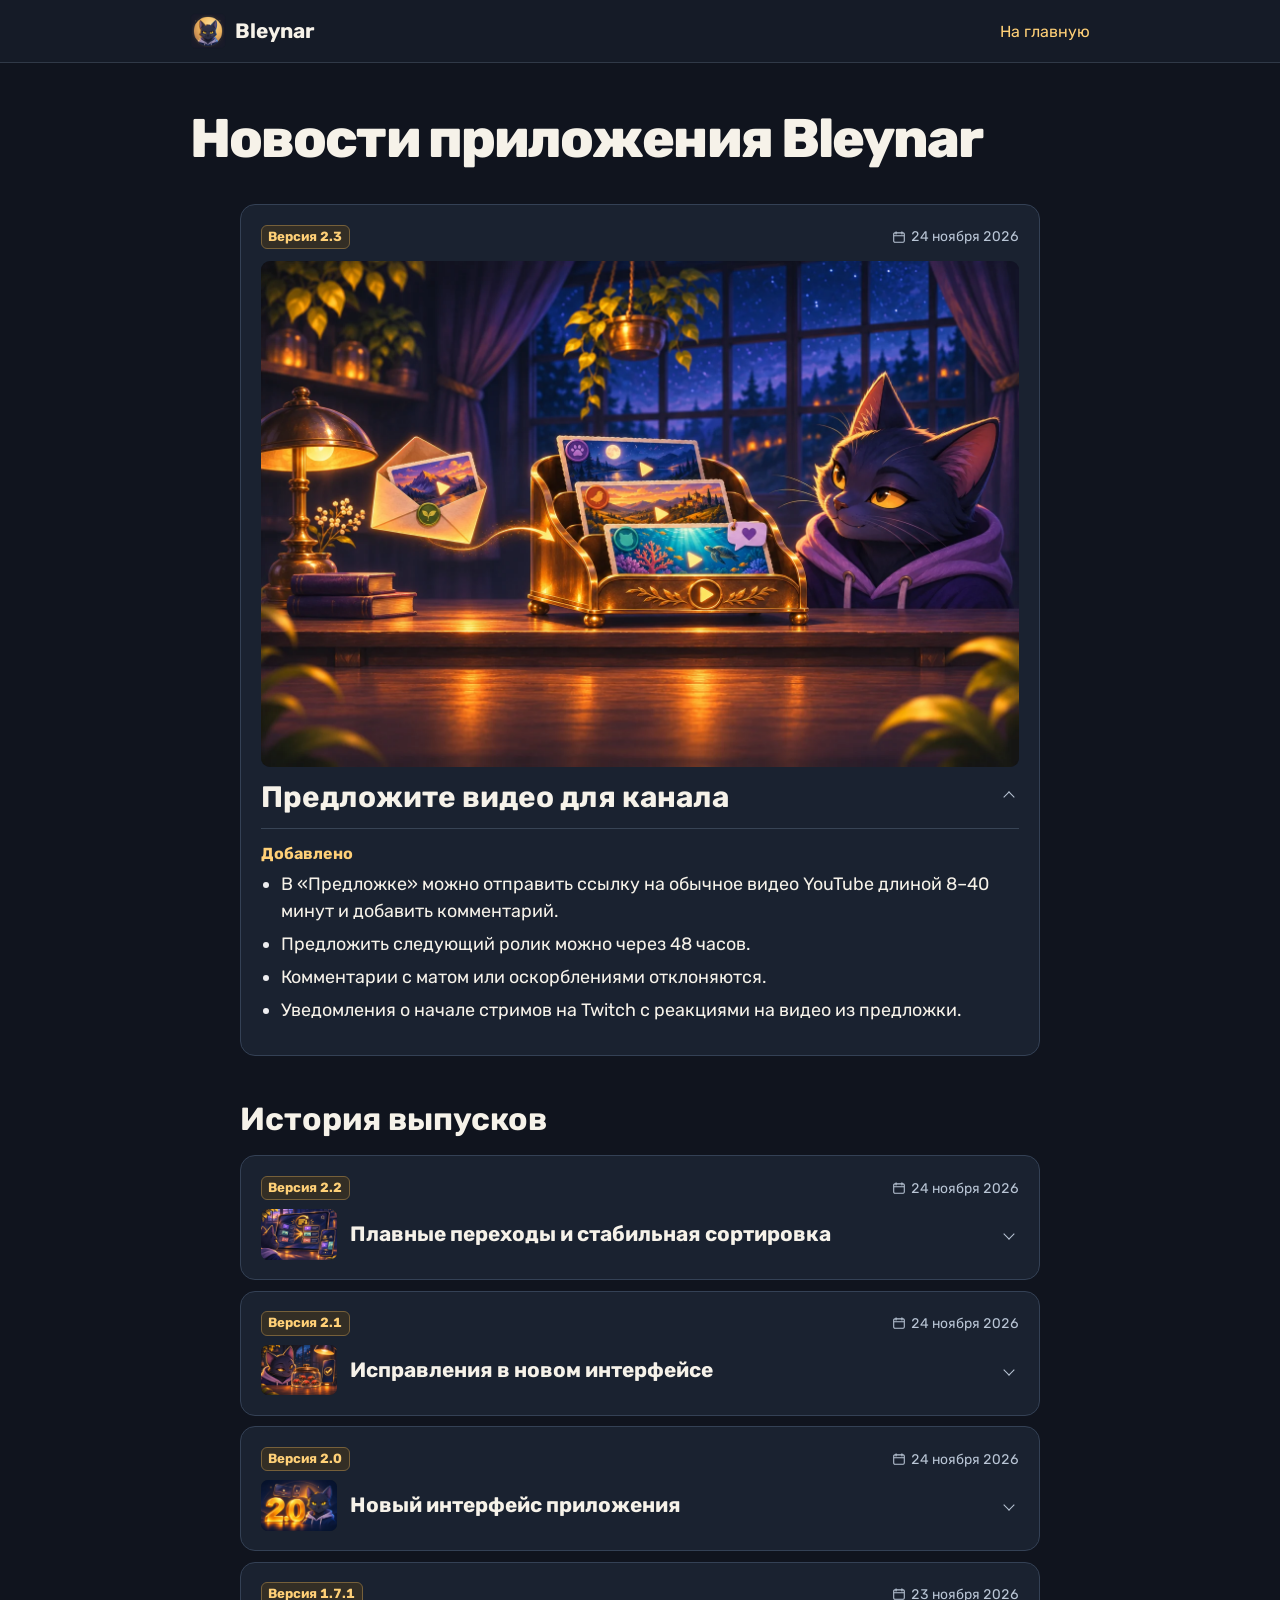
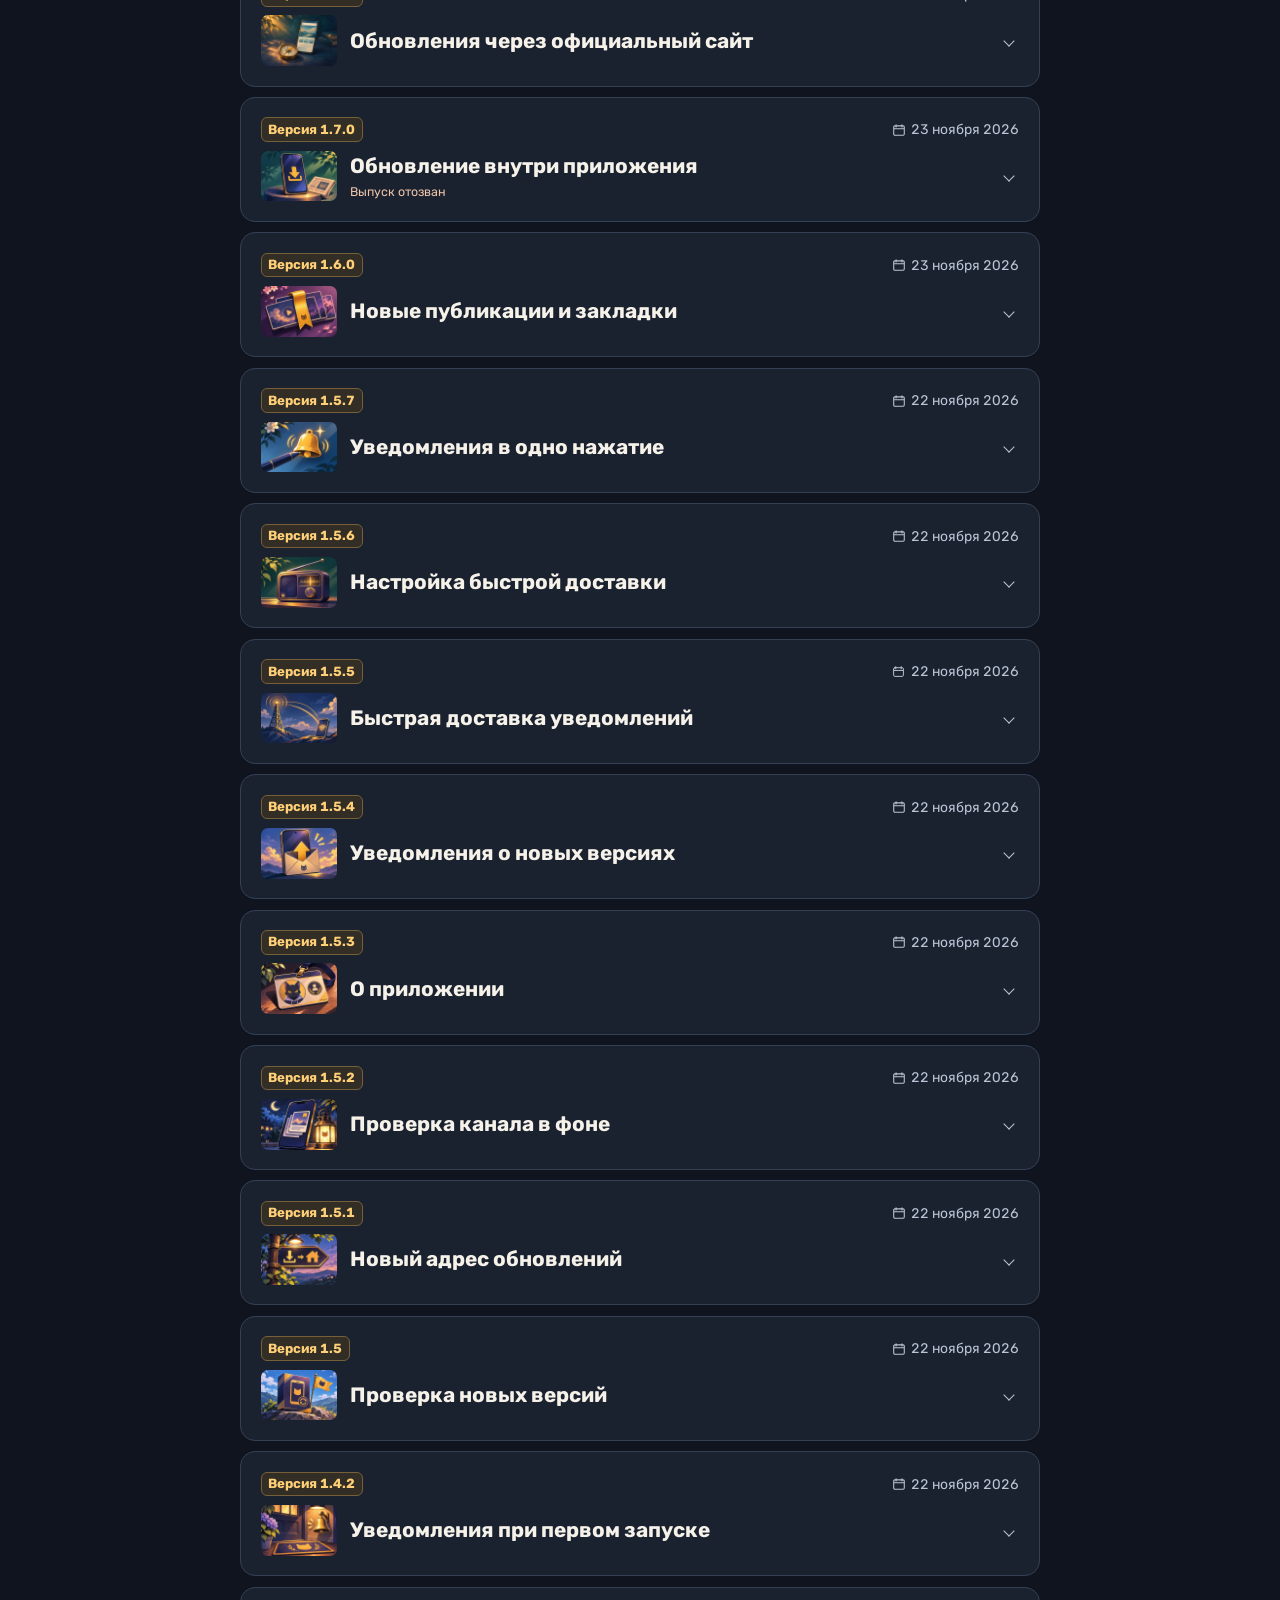
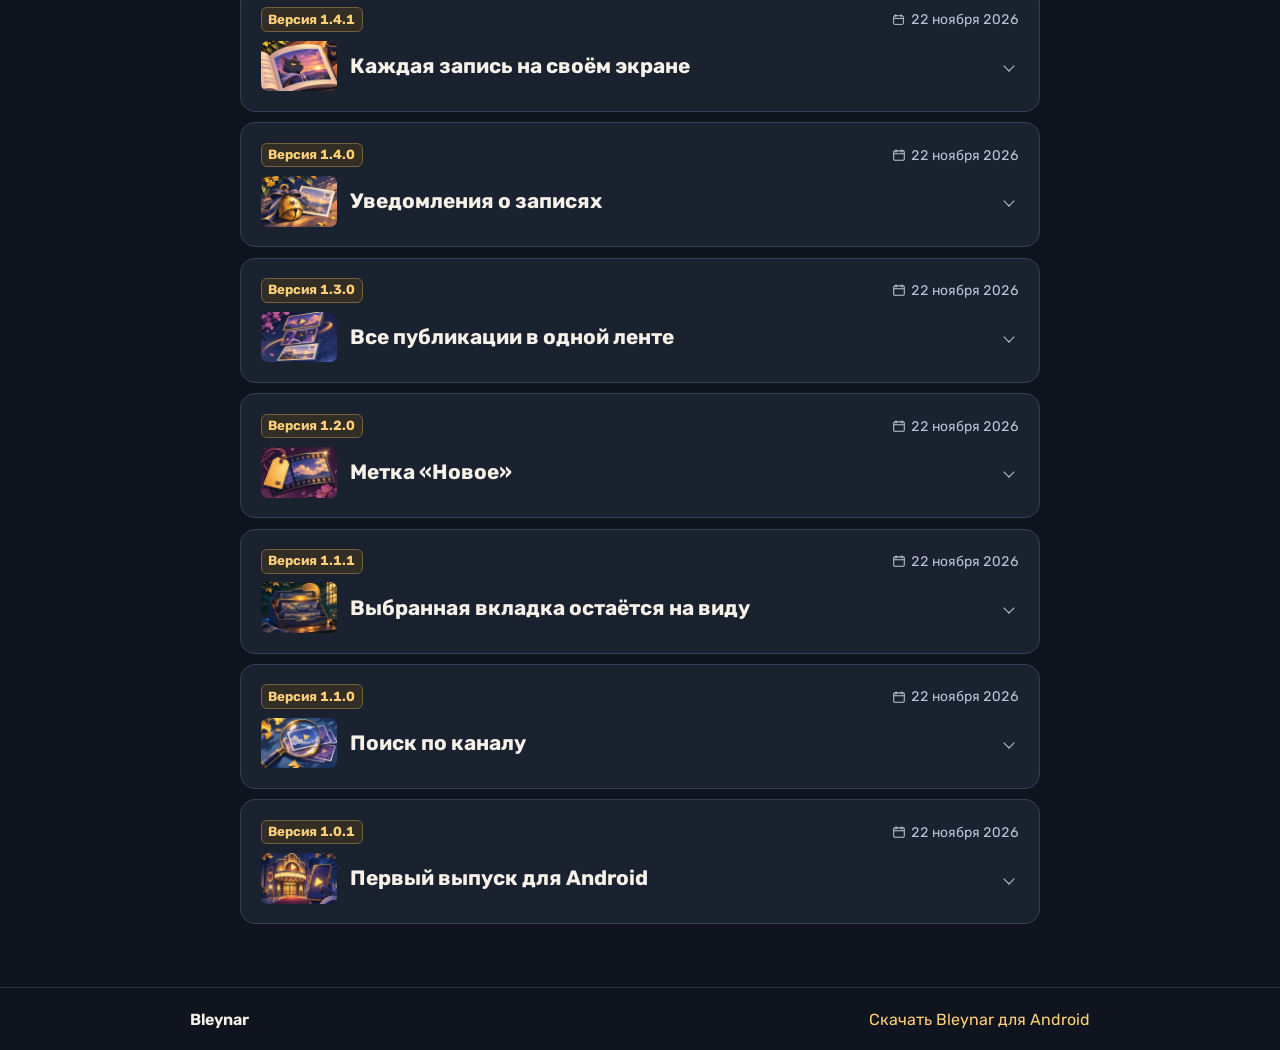
==== commit 8c7b0647: "Уточнить связь Android-приложения Bleynar с его YouTube-каналом" ====
--- a/news/index.html
+++ b/news/index.html
@@ -1,6 +1,29 @@
 <!doctype html><html lang="ru"><head><meta charset="utf-8"><meta name="viewport" content="width=device-width, initial-scale=1"><meta name="theme-color" content="#10141e">
-<title>Новости приложения Bleynar | Обновления и объявления</title><meta name="description" content="Официальные новости приложения Bleynar. Что изменилось в новых версиях, объявления для зрителей и история обновлений."><link rel="canonical" href="https://bleynar.github.io/bleynar-app/news/"><meta property="og:title" content="Новости приложения Bleynar"><meta property="og:image" content="https://bleynar.github.io/bleynar-app/news/art/release_2_3.webp">
-<link rel="icon" href="../assets/icon.png"><link rel="stylesheet" href="../assets/style.css"><link rel="stylesheet" href="news.css"><script src="news.js" defer></script></head>
+<title>Новости приложения Bleynar для Android</title>
+<meta name="description" content="История обновлений официального приложения YouTube-канала Bleynar для Android. Новые функции, исправления и объявления для зрителей.">
+<link rel="canonical" href="https://bleynar.github.io/bleynar-app/news/">
+<meta property="og:type" content="website">
+<meta property="og:locale" content="ru_RU">
+<meta property="og:url" content="https://bleynar.github.io/bleynar-app/news/">
+<meta property="og:title" content="Новости приложения Bleynar для Android">
+<meta property="og:description" content="История обновлений официального приложения YouTube-канала Bleynar для Android. Новые функции, исправления и объявления для зрителей.">
+<meta property="og:image" content="https://bleynar.github.io/bleynar-app/news/art/release_2_3.webp">
+<script type="application/ld+json">{
+  "@context": "https://schema.org",
+  "@type": "CollectionPage",
+  "@id": "https://bleynar.github.io/bleynar-app/news/",
+  "url": "https://bleynar.github.io/bleynar-app/news/",
+  "name": "Новости приложения Bleynar для Android",
+  "description": "История обновлений официального приложения YouTube-канала Bleynar для Android. Новые функции, исправления и объявления для зрителей.",
+  "inLanguage": "ru",
+  "publisher": {
+    "@id": "https://bleynar.github.io/bleynar-app/#channel"
+  },
+  "about": {
+    "@id": "https://bleynar.github.io/bleynar-app/#app"
+  }
+}</script>
+<link rel="icon" href="../assets/icon.png"><link rel="stylesheet" href="../assets/style.css"><link rel="stylesheet" href="news.css"><script src="news.js" defer></script><script src="../assets/visits.js" defer></script></head>
 <body><header class="news-header"><div class="news-shell"><a class="home" href="../"><img src="../assets/icon.png" alt="" width="36" height="36">Bleynar</a><a class="app" href="../">На главную</a></div></header>
-<main class="news-shell news-main"><h1>Новости приложения</h1><div id="issues" data-revision="7"><details class="issue-card" id="release-2-3" open><summary><span class="stamp"><b>Версия 2.3</b><time datetime="2026-11-24">24 ноября 2026</time></span><img class="article-art" src="art/release_2_3.webp" alt="Иллюстрация к новости «Предложите видео для канала»" width="960" height="640" draggable="false"><span class="issue-title"><strong>Предложите видео для канала</strong></span><span class="chevron" aria-hidden="true"></span></summary><div class="notes"><h3>Добавлено</h3><ul class="patch-list"><li>В «Предложке» можно отправить ссылку на обычное видео YouTube длиной 8–40 минут и добавить комментарий.</li><li>Предложить следующий ролик можно через 48 часов.</li><li>Комментарии с матом или оскорблениями отклоняются.</li><li>Уведомления о начале стримов на Twitch с реакциями на видео из предложки.</li></ul></div></details><h2 class="archive-title">История выпусков</h2><details class="issue-card" id="release-2-2"><summary><span class="stamp"><b>Версия 2.2</b><time datetime="2026-11-24">24 ноября 2026</time></span><img class="article-art" src="art/release_2_2.webp" alt="Иллюстрация к новости «Плавные переходы и стабильная сортировка»" width="960" height="640" draggable="false" loading="lazy"><span class="issue-title"><strong>Плавные переходы и стабильная сортировка</strong></span><span class="chevron" aria-hidden="true"></span></summary><div class="notes"><h3>Добавлено</h3><ul class="patch-list"><li>Ссылки на Twitch и Telegram в разделе «О приложении».</li></ul><h3>Исправлено</h3><ul class="patch-list"><li>В записях исправлен фильтр «Старые», в трансляциях восстановлен «Популярные».</li><li>Устранены рывки при свайпах между разделами и мерцание карточек при сортировке.</li><li>Восстановлены пропущенные даты публикаций.</li><li>Исправлены оформление карточек и закрытие клавиатуры в поиске.</li><li>Фото в записях больше не обрезаются. Исправлены превью шоу и плейлистов.</li><li>Аватар и публикации обновляются после правок на YouTube.</li></ul></div></details><details class="issue-card" id="release-2-1"><summary><span class="stamp"><b>Версия 2.1</b><time datetime="2026-11-24">24 ноября 2026</time></span><img class="article-art" src="art/release_2_1_fixes.webp" alt="Иллюстрация к новости «Исправления в новом интерфейсе»" width="960" height="640" draggable="false" loading="lazy"><span class="issue-title"><strong>Исправления в новом интерфейсе</strong></span><span class="chevron" aria-hidden="true"></span></summary><div class="notes"><h3>Исправлено</h3><ul class="patch-list"><li>Экран больше не мерцает при прокрутке с раскрытой шапкой канала.</li><li>Карточки в одном ряду теперь одинаковой высоты, а превью Shorts выровнены по центру.</li><li>Выбранный фильтр снова выделен рамкой. В Shorts появилась сортировка «Популярные».</li><li>В мобильной ленте появилась кнопка обновления справа от фильтров.</li><li>В поиске и закладках исправлены подписи трансляций и шоу.</li><li>В разделе «О приложении» у ссылок снова видны значки и подписи.</li></ul></div></details><details class="issue-card" id="release-2-0"><summary><span class="stamp"><b>Версия 2.0</b><time datetime="2026-11-24">24 ноября 2026</time></span><img class="article-art" src="art/release_2_0.webp" alt="Иллюстрация к новости «Новый интерфейс приложения»" width="960" height="640" draggable="false" loading="lazy"><span class="issue-title"><strong>Новый интерфейс приложения</strong></span><span class="chevron" aria-hidden="true"></span></summary><div class="notes"><h3>Изменено</h3><ul class="patch-list"><li>Новый дизайн всех экранов для телефонов и планшетов.</li><li>Свайпы между разделами. При возврате сохраняются место в списке и сортировка.</li><li>Поиск находит больше совпадений и показывает результаты по мере ввода.</li><li>Обновили фильтры и сортировку во всех разделах с публикациями.</li><li>Галерея Shorts с крупными превью.</li></ul><h3>Добавлено</h3><ul class="patch-list"><li>Фото в записях можно открыть на весь экран и увеличить.</li><li>Карточка «Что нового» при первом запуске после обновления.</li><li>История версий на официальном сайте и уведомления о важных объявлениях.</li></ul></div></details><details class="issue-card" id="release-1-7-1"><summary><span class="stamp"><b>Версия 1.7.1</b><time datetime="2026-11-23">23 ноября 2026</time></span><img class="article-art" src="art/release_1_7_1.webp" alt="Иллюстрация к новости «Обновления через официальный сайт»" width="960" height="640" draggable="false" loading="lazy"><span class="issue-title"><strong>Обновления через официальный сайт</strong></span><span class="chevron" aria-hidden="true"></span></summary><div class="notes"><h3>Изменено</h3><ul class="patch-list"><li>Обновления снова скачиваются с официального сайта через браузер.</li></ul><h3>Исправлено</h3><ul class="patch-list"><li>Для обновления больше не нужно разрешать приложению установку других приложений.</li><li>После проверки обновлений предложение установить отозванную версию исчезает.</li></ul></div></details><details class="issue-card" id="release-1-7-0"><summary><span class="stamp"><b>Версия 1.7.0</b><time datetime="2026-11-23">23 ноября 2026</time></span><img class="article-art" src="art/release_1_7_0.webp" alt="Иллюстрация к новости «Обновление внутри приложения»" width="960" height="640" draggable="false" loading="lazy"><span class="issue-title"><strong>Обновление внутри приложения</strong><small class="withdrawn">Выпуск отозван</small></span><span class="chevron" aria-hidden="true"></span></summary><div class="notes"><h3>Добавлено</h3><ul class="patch-list"><li>В этой версии обновление можно было скачать прямо в приложении.</li><li>Появилась история версий с иллюстрациями, доступная без интернета.</li></ul></div></details><details class="issue-card" id="release-1-6-0"><summary><span class="stamp"><b>Версия 1.6.0</b><time datetime="2026-11-23">23 ноября 2026</time></span><img class="article-art" src="art/release_1_6_0.webp" alt="Иллюстрация к новости «Новые публикации и закладки»" width="960" height="640" draggable="false" loading="lazy"><span class="issue-title"><strong>Новые публикации и закладки</strong></span><span class="chevron" aria-hidden="true"></span></summary><div class="notes"><h3>Добавлено</h3><ul class="patch-list"><li>Фильтр «Только новое» показывает в ленте ещё не открытые публикации.</li><li>Видео и записи можно сохранить в «На потом» из ленты или уведомления.</li><li>Поиск находит слова в тексте загруженных записей.</li></ul><h3>Изменено</h3><ul class="patch-list"><li>У приложения появился значок с котом на золотом фоне.</li></ul></div></details><details class="issue-card" id="release-1-5-7"><summary><span class="stamp"><b>Версия 1.5.7</b><time datetime="2026-11-22">22 ноября 2026</time></span><img class="article-art" src="art/release_1_5_7.webp" alt="Иллюстрация к новости «Уведомления в одно нажатие»" width="960" height="640" draggable="false" loading="lazy"><span class="issue-title"><strong>Уведомления в одно нажатие</strong></span><span class="chevron" aria-hidden="true"></span></summary><div class="notes"><h3>Изменено</h3><ul class="patch-list"><li>При первом запуске достаточно разрешить уведомления. На совместимых телефонах быстрая доставка включается сразу.</li><li>В настройках уведомлений можно оставить фоновую проверку или отключить оповещения.</li></ul></div></details><details class="issue-card" id="release-1-5-6"><summary><span class="stamp"><b>Версия 1.5.6</b><time datetime="2026-11-22">22 ноября 2026</time></span><img class="article-art" src="art/release_1_5_6.webp" alt="Иллюстрация к новости «Настройка быстрой доставки»" width="960" height="640" draggable="false" loading="lazy"><span class="issue-title"><strong>Настройка быстрой доставки</strong></span><span class="chevron" aria-hidden="true"></span></summary><div class="notes"><h3>Исправлено</h3><ul class="patch-list"><li>Кнопка быстрой доставки появляется сразу после включения уведомлений.</li></ul><h3>Изменено</h3><ul class="patch-list"><li>В настройках уведомлений виден статус подключения и причина, если быстрая доставка недоступна.</li></ul></div></details><details class="issue-card" id="release-1-5-5"><summary><span class="stamp"><b>Версия 1.5.5</b><time datetime="2026-11-22">22 ноября 2026</time></span><img class="article-art" src="art/release_1_5_5.webp" alt="Иллюстрация к новости «Быстрая доставка уведомлений»" width="960" height="640" draggable="false" loading="lazy"><span class="issue-title"><strong>Быстрая доставка уведомлений</strong></span><span class="chevron" aria-hidden="true"></span></summary><div class="notes"><h3>Добавлено</h3><ul class="patch-list"><li>Быстрые уведомления на телефонах с сервисами Google. При потере связи остаётся фоновая проверка.</li></ul><h3>Исправлено</h3><ul class="patch-list"><li>Уведомления о новых записях приходят и при пропуске даты в ленте YouTube.</li></ul></div></details><details class="issue-card" id="release-1-5-4"><summary><span class="stamp"><b>Версия 1.5.4</b><time datetime="2026-11-22">22 ноября 2026</time></span><img class="article-art" src="art/release_1_5_4.webp" alt="Иллюстрация к новости «Уведомления о новых версиях»" width="960" height="640" draggable="false" loading="lazy"><span class="issue-title"><strong>Уведомления о новых версиях</strong></span><span class="chevron" aria-hidden="true"></span></summary><div class="notes"><h3>Добавлено</h3><ul class="patch-list"><li>Уведомления о выходе новых версий для тех, кто включил оповещения.</li></ul><h3>Изменено</h3><ul class="patch-list"><li>Кнопка «Обновить» открывает файл на официальном сайте и остаётся доступной до установки.</li></ul></div></details><details class="issue-card" id="release-1-5-3"><summary><span class="stamp"><b>Версия 1.5.3</b><time datetime="2026-11-22">22 ноября 2026</time></span><img class="article-art" src="art/release_1_5_3.webp" alt="Иллюстрация к новости «О приложении»" width="960" height="640" draggable="false" loading="lazy"><span class="issue-title"><strong>О приложении</strong></span><span class="chevron" aria-hidden="true"></span></summary><div class="notes"><h3>Добавлено</h3><ul class="patch-list"><li>В разделе «О приложении» видны установленная версия и ссылка на канал в YouTube.</li></ul></div></details><details class="issue-card" id="release-1-5-2"><summary><span class="stamp"><b>Версия 1.5.2</b><time datetime="2026-11-22">22 ноября 2026</time></span><img class="article-art" src="art/release_1_5_2.webp" alt="Иллюстрация к новости «Проверка канала в фоне»" width="960" height="640" draggable="false" loading="lazy"><span class="issue-title"><strong>Проверка канала в фоне</strong></span><span class="chevron" aria-hidden="true"></span></summary><div class="notes"><h3>Исправлено</h3><ul class="patch-list"><li>Проверка публикаций возобновляется после сбоя или перезагрузки телефона.</li></ul><h3>Изменено</h3><ul class="patch-list"><li>Уведомления стали короче.</li><li>Последние публикации и обложки остаются доступны при сбое YouTube.</li></ul></div></details><details class="issue-card" id="release-1-5-1"><summary><span class="stamp"><b>Версия 1.5.1</b><time datetime="2026-11-22">22 ноября 2026</time></span><img class="article-art" src="art/release_1_5_1.webp" alt="Иллюстрация к новости «Новый адрес обновлений»" width="960" height="640" draggable="false" loading="lazy"><span class="issue-title"><strong>Новый адрес обновлений</strong></span><span class="chevron" aria-hidden="true"></span></summary><div class="notes"><h3>Исправлено</h3><ul class="patch-list"><li>После смены адреса официального сайта приложение снова находит обновления.</li></ul></div></details><details class="issue-card" id="release-1-5"><summary><span class="stamp"><b>Версия 1.5</b><time datetime="2026-11-22">22 ноября 2026</time></span><img class="article-art" src="art/release_1_5.webp" alt="Иллюстрация к новости «Проверка новых версий»" width="960" height="640" draggable="false" loading="lazy"><span class="issue-title"><strong>Проверка новых версий</strong></span><span class="chevron" aria-hidden="true"></span></summary><div class="notes"><h3>Добавлено</h3><ul class="patch-list"><li>При запуске приложение проверяет новые версии. Если обновление доступно, появляется кнопка «Обновить».</li></ul></div></details><details class="issue-card" id="release-1-4-2"><summary><span class="stamp"><b>Версия 1.4.2</b><time datetime="2026-11-22">22 ноября 2026</time></span><img class="article-art" src="art/release_1_4_2.webp" alt="Иллюстрация к новости «Уведомления при первом запуске»" width="960" height="640" draggable="false" loading="lazy"><span class="issue-title"><strong>Уведомления при первом запуске</strong></span><span class="chevron" aria-hidden="true"></span></summary><div class="notes"><h3>Добавлено</h3><ul class="patch-list"><li>Уведомления можно включить при первом запуске, а позже изменить выбор в настройках уведомлений.</li><li>Из настроек фоновой работы можно перейти к параметрам приложения и экономии заряда в Android.</li></ul></div></details><details class="issue-card" id="release-1-4-1"><summary><span class="stamp"><b>Версия 1.4.1</b><time datetime="2026-11-22">22 ноября 2026</time></span><img class="article-art" src="art/release_1_4_1.webp" alt="Иллюстрация к новости «Каждая запись на своём экране»" width="960" height="640" draggable="false" loading="lazy"><span class="issue-title"><strong>Каждая запись на своём экране</strong></span><span class="chevron" aria-hidden="true"></span></summary><div class="notes"><h3>Изменено</h3><ul class="patch-list"><li>В ленте записей виден краткий анонс. Нажатие на карточку открывает полный текст, фотографии и опросы.</li></ul></div></details><details class="issue-card" id="release-1-4-0"><summary><span class="stamp"><b>Версия 1.4.0</b><time datetime="2026-11-22">22 ноября 2026</time></span><img class="article-art" src="art/release_1_4_0.webp" alt="Иллюстрация к новости «Уведомления о записях»" width="960" height="640" draggable="false" loading="lazy"><span class="issue-title"><strong>Уведомления о записях</strong></span><span class="chevron" aria-hidden="true"></span></summary><div class="notes"><h3>Добавлено</h3><ul class="patch-list"><li>Уведомления о новых записях сообщества открывают саму публикацию.</li></ul><h3>Изменено</h3><ul class="patch-list"><li>Единое оформление карточек во всех разделах. Полное название ролика видно под крупным превью.</li></ul></div></details><details class="issue-card" id="release-1-3-0"><summary><span class="stamp"><b>Версия 1.3.0</b><time datetime="2026-11-22">22 ноября 2026</time></span><img class="article-art" src="art/release_1_3_0.webp" alt="Иллюстрация к новости «Все публикации в одной ленте»" width="960" height="640" draggable="false" loading="lazy"><span class="issue-title"><strong>Все публикации в одной ленте</strong></span><span class="chevron" aria-hidden="true"></span></summary><div class="notes"><h3>Добавлено</h3><ul class="patch-list"><li>Общая лента для видео, Shorts, записей и прошедших трансляций. Новые публикации идут первыми, на карточках указан формат.</li></ul></div></details><details class="issue-card" id="release-1-2-0"><summary><span class="stamp"><b>Версия 1.2.0</b><time datetime="2026-11-22">22 ноября 2026</time></span><img class="article-art" src="art/release_1_2_0.webp" alt="Иллюстрация к новости «Метка «Новое»»" width="960" height="640" draggable="false" loading="lazy"><span class="issue-title"><strong>Метка «Новое»</strong></span><span class="chevron" aria-hidden="true"></span></summary><div class="notes"><h3>Добавлено</h3><ul class="patch-list"><li>После первой загрузки ленты новые публикации отмечаются меткой «Новое». После просмотра метка исчезает.</li></ul></div></details><details class="issue-card" id="release-1-1-1"><summary><span class="stamp"><b>Версия 1.1.1</b><time datetime="2026-11-22">22 ноября 2026</time></span><img class="article-art" src="art/release_1_1_1.webp" alt="Иллюстрация к новости «Выбранная вкладка остаётся на виду»" width="960" height="640" draggable="false" loading="lazy"><span class="issue-title"><strong>Выбранная вкладка остаётся на виду</strong></span><span class="chevron" aria-hidden="true"></span></summary><div class="notes"><h3>Исправлено</h3><ul class="patch-list"><li>Выбранная вкладка остаётся на экране при прокрутке раздела.</li></ul></div></details><details class="issue-card" id="release-1-1-0"><summary><span class="stamp"><b>Версия 1.1.0</b><time datetime="2026-11-22">22 ноября 2026</time></span><img class="article-art" src="art/release_1_1_0.webp" alt="Иллюстрация к новости «Поиск по каналу»" width="960" height="640" draggable="false" loading="lazy"><span class="issue-title"><strong>Поиск по каналу</strong></span><span class="chevron" aria-hidden="true"></span></summary><div class="notes"><h3>Добавлено</h3><ul class="patch-list"><li>Поиск видео и Shorts по названию.</li><li>Галочка и число подписчиков в шапке канала.</li></ul><h3>Изменено</h3><ul class="patch-list"><li>Записи можно читать в приложении. Обложки обновляются вместе с лентой.</li></ul></div></details><details class="issue-card" id="release-1-0-1"><summary><span class="stamp"><b>Версия 1.0.1</b><time datetime="2026-11-22">22 ноября 2026</time></span><img class="article-art" src="art/release_1_0_1.webp" alt="Иллюстрация к новости «Первый выпуск для Android»" width="960" height="640" draggable="false" loading="lazy"><span class="issue-title"><strong>Первый выпуск для Android</strong></span><span class="chevron" aria-hidden="true"></span></summary><div class="notes"><h3>Добавлено</h3><ul class="patch-list"><li>Видео, Shorts, эфиры, плейлисты и записи канала доступны без входа в аккаунт.</li><li>Ролики открываются в YouTube. Ленту можно обновить жестом вниз.</li><li>Уведомления о новых видео и Shorts.</li></ul></div></details></div></main>
-<footer class="news-footer"><div class="news-shell"><span>Bleynar</span><a href="../#install">Скачать приложение</a></div></footer></body></html>+<main class="news-shell news-main"><h1>Новости приложения Bleynar</h1><div id="issues" data-revision="7"><details class="issue-card" id="release-2-3" open><summary><span class="stamp"><b>Версия 2.3</b><time datetime="2026-11-24">24 ноября 2026</time></span><img class="article-art" src="art/release_2_3.webp" alt="Иллюстрация к новости «Предложите видео для канала»" width="960" height="640" draggable="false"><span class="issue-title"><strong>Предложите видео для канала</strong></span><span class="chevron" aria-hidden="true"></span></summary><div class="notes"><h3>Добавлено</h3><ul class="patch-list"><li>В «Предложке» можно отправить ссылку на обычное видео YouTube длиной 8–40 минут и добавить комментарий.</li><li>Предложить следующий ролик можно через 48 часов.</li><li>Комментарии с матом или оскорблениями отклоняются.</li><li>Уведомления о начале стримов на Twitch с реакциями на видео из предложки.</li></ul></div></details><h2 class="archive-title">История выпусков</h2><details class="issue-card" id="release-2-2"><summary><span class="stamp"><b>Версия 2.2</b><time datetime="2026-11-24">24 ноября 2026</time></span><img class="article-art" src="art/release_2_2.webp" alt="Иллюстрация к новости «Плавные переходы и стабильная сортировка»" width="960" height="640" draggable="false" loading="lazy"><span class="issue-title"><strong>Плавные переходы и стабильная сортировка</strong></span><span class="chevron" aria-hidden="true"></span></summary><div class="notes"><h3>Добавлено</h3><ul class="patch-list"><li>Ссылки на Twitch и Telegram в разделе «О приложении».</li></ul><h3>Исправлено</h3><ul class="patch-list"><li>В записях исправлен фильтр «Старые», в трансляциях восстановлен «Популярные».</li><li>Устранены рывки при свайпах между разделами и мерцание карточек при сортировке.</li><li>Восстановлены пропущенные даты публикаций.</li><li>Исправлены оформление карточек и закрытие клавиатуры в поиске.</li><li>Фото в записях больше не обрезаются. Исправлены превью шоу и плейлистов.</li><li>Аватар и публикации обновляются после правок на YouTube.</li></ul></div></details><details class="issue-card" id="release-2-1"><summary><span class="stamp"><b>Версия 2.1</b><time datetime="2026-11-24">24 ноября 2026</time></span><img class="article-art" src="art/release_2_1_fixes.webp" alt="Иллюстрация к новости «Исправления в новом интерфейсе»" width="960" height="640" draggable="false" loading="lazy"><span class="issue-title"><strong>Исправления в новом интерфейсе</strong></span><span class="chevron" aria-hidden="true"></span></summary><div class="notes"><h3>Исправлено</h3><ul class="patch-list"><li>Экран больше не мерцает при прокрутке с раскрытой шапкой канала.</li><li>Карточки в одном ряду теперь одинаковой высоты, а превью Shorts выровнены по центру.</li><li>Выбранный фильтр снова выделен рамкой. В Shorts появилась сортировка «Популярные».</li><li>В мобильной ленте появилась кнопка обновления справа от фильтров.</li><li>В поиске и закладках исправлены подписи трансляций и шоу.</li><li>В разделе «О приложении» у ссылок снова видны значки и подписи.</li></ul></div></details><details class="issue-card" id="release-2-0"><summary><span class="stamp"><b>Версия 2.0</b><time datetime="2026-11-24">24 ноября 2026</time></span><img class="article-art" src="art/release_2_0.webp" alt="Иллюстрация к новости «Новый интерфейс приложения»" width="960" height="640" draggable="false" loading="lazy"><span class="issue-title"><strong>Новый интерфейс приложения</strong></span><span class="chevron" aria-hidden="true"></span></summary><div class="notes"><h3>Изменено</h3><ul class="patch-list"><li>Новый дизайн всех экранов для телефонов и планшетов.</li><li>Свайпы между разделами. При возврате сохраняются место в списке и сортировка.</li><li>Поиск находит больше совпадений и показывает результаты по мере ввода.</li><li>Обновили фильтры и сортировку во всех разделах с публикациями.</li><li>Галерея Shorts с крупными превью.</li></ul><h3>Добавлено</h3><ul class="patch-list"><li>Фото в записях можно открыть на весь экран и увеличить.</li><li>Карточка «Что нового» при первом запуске после обновления.</li><li>История версий на официальном сайте и уведомления о важных объявлениях.</li></ul></div></details><details class="issue-card" id="release-1-7-1"><summary><span class="stamp"><b>Версия 1.7.1</b><time datetime="2026-11-23">23 ноября 2026</time></span><img class="article-art" src="art/release_1_7_1.webp" alt="Иллюстрация к новости «Обновления через официальный сайт»" width="960" height="640" draggable="false" loading="lazy"><span class="issue-title"><strong>Обновления через официальный сайт</strong></span><span class="chevron" aria-hidden="true"></span></summary><div class="notes"><h3>Изменено</h3><ul class="patch-list"><li>Обновления снова скачиваются с официального сайта через браузер.</li></ul><h3>Исправлено</h3><ul class="patch-list"><li>Для обновления больше не нужно разрешать приложению установку других приложений.</li><li>После проверки обновлений предложение установить отозванную версию исчезает.</li></ul></div></details><details class="issue-card" id="release-1-7-0"><summary><span class="stamp"><b>Версия 1.7.0</b><time datetime="2026-11-23">23 ноября 2026</time></span><img class="article-art" src="art/release_1_7_0.webp" alt="Иллюстрация к новости «Обновление внутри приложения»" width="960" height="640" draggable="false" loading="lazy"><span class="issue-title"><strong>Обновление внутри приложения</strong><small class="withdrawn">Выпуск отозван</small></span><span class="chevron" aria-hidden="true"></span></summary><div class="notes"><h3>Добавлено</h3><ul class="patch-list"><li>В этой версии обновление можно было скачать прямо в приложении.</li><li>Появилась история версий с иллюстрациями, доступная без интернета.</li></ul></div></details><details class="issue-card" id="release-1-6-0"><summary><span class="stamp"><b>Версия 1.6.0</b><time datetime="2026-11-23">23 ноября 2026</time></span><img class="article-art" src="art/release_1_6_0.webp" alt="Иллюстрация к новости «Новые публикации и закладки»" width="960" height="640" draggable="false" loading="lazy"><span class="issue-title"><strong>Новые публикации и закладки</strong></span><span class="chevron" aria-hidden="true"></span></summary><div class="notes"><h3>Добавлено</h3><ul class="patch-list"><li>Фильтр «Только новое» показывает в ленте ещё не открытые публикации.</li><li>Видео и записи можно сохранить в «На потом» из ленты или уведомления.</li><li>Поиск находит слова в тексте загруженных записей.</li></ul><h3>Изменено</h3><ul class="patch-list"><li>У приложения появился значок с котом на золотом фоне.</li></ul></div></details><details class="issue-card" id="release-1-5-7"><summary><span class="stamp"><b>Версия 1.5.7</b><time datetime="2026-11-22">22 ноября 2026</time></span><img class="article-art" src="art/release_1_5_7.webp" alt="Иллюстрация к новости «Уведомления в одно нажатие»" width="960" height="640" draggable="false" loading="lazy"><span class="issue-title"><strong>Уведомления в одно нажатие</strong></span><span class="chevron" aria-hidden="true"></span></summary><div class="notes"><h3>Изменено</h3><ul class="patch-list"><li>При первом запуске достаточно разрешить уведомления. На совместимых телефонах быстрая доставка включается сразу.</li><li>В настройках уведомлений можно оставить фоновую проверку или отключить оповещения.</li></ul></div></details><details class="issue-card" id="release-1-5-6"><summary><span class="stamp"><b>Версия 1.5.6</b><time datetime="2026-11-22">22 ноября 2026</time></span><img class="article-art" src="art/release_1_5_6.webp" alt="Иллюстрация к новости «Настройка быстрой доставки»" width="960" height="640" draggable="false" loading="lazy"><span class="issue-title"><strong>Настройка быстрой доставки</strong></span><span class="chevron" aria-hidden="true"></span></summary><div class="notes"><h3>Исправлено</h3><ul class="patch-list"><li>Кнопка быстрой доставки появляется сразу после включения уведомлений.</li></ul><h3>Изменено</h3><ul class="patch-list"><li>В настройках уведомлений виден статус подключения и причина, если быстрая доставка недоступна.</li></ul></div></details><details class="issue-card" id="release-1-5-5"><summary><span class="stamp"><b>Версия 1.5.5</b><time datetime="2026-11-22">22 ноября 2026</time></span><img class="article-art" src="art/release_1_5_5.webp" alt="Иллюстрация к новости «Быстрая доставка уведомлений»" width="960" height="640" draggable="false" loading="lazy"><span class="issue-title"><strong>Быстрая доставка уведомлений</strong></span><span class="chevron" aria-hidden="true"></span></summary><div class="notes"><h3>Добавлено</h3><ul class="patch-list"><li>Быстрые уведомления на телефонах с сервисами Google. При потере связи остаётся фоновая проверка.</li></ul><h3>Исправлено</h3><ul class="patch-list"><li>Уведомления о новых записях приходят и при пропуске даты в ленте YouTube.</li></ul></div></details><details class="issue-card" id="release-1-5-4"><summary><span class="stamp"><b>Версия 1.5.4</b><time datetime="2026-11-22">22 ноября 2026</time></span><img class="article-art" src="art/release_1_5_4.webp" alt="Иллюстрация к новости «Уведомления о новых версиях»" width="960" height="640" draggable="false" loading="lazy"><span class="issue-title"><strong>Уведомления о новых версиях</strong></span><span class="chevron" aria-hidden="true"></span></summary><div class="notes"><h3>Добавлено</h3><ul class="patch-list"><li>Уведомления о выходе новых версий для тех, кто включил оповещения.</li></ul><h3>Изменено</h3><ul class="patch-list"><li>Кнопка «Обновить» открывает файл на официальном сайте и остаётся доступной до установки.</li></ul></div></details><details class="issue-card" id="release-1-5-3"><summary><span class="stamp"><b>Версия 1.5.3</b><time datetime="2026-11-22">22 ноября 2026</time></span><img class="article-art" src="art/release_1_5_3.webp" alt="Иллюстрация к новости «О приложении»" width="960" height="640" draggable="false" loading="lazy"><span class="issue-title"><strong>О приложении</strong></span><span class="chevron" aria-hidden="true"></span></summary><div class="notes"><h3>Добавлено</h3><ul class="patch-list"><li>В разделе «О приложении» видны установленная версия и ссылка на канал в YouTube.</li></ul></div></details><details class="issue-card" id="release-1-5-2"><summary><span class="stamp"><b>Версия 1.5.2</b><time datetime="2026-11-22">22 ноября 2026</time></span><img class="article-art" src="art/release_1_5_2.webp" alt="Иллюстрация к новости «Проверка канала в фоне»" width="960" height="640" draggable="false" loading="lazy"><span class="issue-title"><strong>Проверка канала в фоне</strong></span><span class="chevron" aria-hidden="true"></span></summary><div class="notes"><h3>Исправлено</h3><ul class="patch-list"><li>Проверка публикаций возобновляется после сбоя или перезагрузки телефона.</li></ul><h3>Изменено</h3><ul class="patch-list"><li>Уведомления стали короче.</li><li>Последние публикации и обложки остаются доступны при сбое YouTube.</li></ul></div></details><details class="issue-card" id="release-1-5-1"><summary><span class="stamp"><b>Версия 1.5.1</b><time datetime="2026-11-22">22 ноября 2026</time></span><img class="article-art" src="art/release_1_5_1.webp" alt="Иллюстрация к новости «Новый адрес обновлений»" width="960" height="640" draggable="false" loading="lazy"><span class="issue-title"><strong>Новый адрес обновлений</strong></span><span class="chevron" aria-hidden="true"></span></summary><div class="notes"><h3>Исправлено</h3><ul class="patch-list"><li>После смены адреса официального сайта приложение снова находит обновления.</li></ul></div></details><details class="issue-card" id="release-1-5"><summary><span class="stamp"><b>Версия 1.5</b><time datetime="2026-11-22">22 ноября 2026</time></span><img class="article-art" src="art/release_1_5.webp" alt="Иллюстрация к новости «Проверка новых версий»" width="960" height="640" draggable="false" loading="lazy"><span class="issue-title"><strong>Проверка новых версий</strong></span><span class="chevron" aria-hidden="true"></span></summary><div class="notes"><h3>Добавлено</h3><ul class="patch-list"><li>При запуске приложение проверяет новые версии. Если обновление доступно, появляется кнопка «Обновить».</li></ul></div></details><details class="issue-card" id="release-1-4-2"><summary><span class="stamp"><b>Версия 1.4.2</b><time datetime="2026-11-22">22 ноября 2026</time></span><img class="article-art" src="art/release_1_4_2.webp" alt="Иллюстрация к новости «Уведомления при первом запуске»" width="960" height="640" draggable="false" loading="lazy"><span class="issue-title"><strong>Уведомления при первом запуске</strong></span><span class="chevron" aria-hidden="true"></span></summary><div class="notes"><h3>Добавлено</h3><ul class="patch-list"><li>Уведомления можно включить при первом запуске, а позже изменить выбор в настройках уведомлений.</li><li>Из настроек фоновой работы можно перейти к параметрам приложения и экономии заряда в Android.</li></ul></div></details><details class="issue-card" id="release-1-4-1"><summary><span class="stamp"><b>Версия 1.4.1</b><time datetime="2026-11-22">22 ноября 2026</time></span><img class="article-art" src="art/release_1_4_1.webp" alt="Иллюстрация к новости «Каждая запись на своём экране»" width="960" height="640" draggable="false" loading="lazy"><span class="issue-title"><strong>Каждая запись на своём экране</strong></span><span class="chevron" aria-hidden="true"></span></summary><div class="notes"><h3>Изменено</h3><ul class="patch-list"><li>В ленте записей виден краткий анонс. Нажатие на карточку открывает полный текст, фотографии и опросы.</li></ul></div></details><details class="issue-card" id="release-1-4-0"><summary><span class="stamp"><b>Версия 1.4.0</b><time datetime="2026-11-22">22 ноября 2026</time></span><img class="article-art" src="art/release_1_4_0.webp" alt="Иллюстрация к новости «Уведомления о записях»" width="960" height="640" draggable="false" loading="lazy"><span class="issue-title"><strong>Уведомления о записях</strong></span><span class="chevron" aria-hidden="true"></span></summary><div class="notes"><h3>Добавлено</h3><ul class="patch-list"><li>Уведомления о новых записях сообщества открывают саму публикацию.</li></ul><h3>Изменено</h3><ul class="patch-list"><li>Единое оформление карточек во всех разделах. Полное название ролика видно под крупным превью.</li></ul></div></details><details class="issue-card" id="release-1-3-0"><summary><span class="stamp"><b>Версия 1.3.0</b><time datetime="2026-11-22">22 ноября 2026</time></span><img class="article-art" src="art/release_1_3_0.webp" alt="Иллюстрация к новости «Все публикации в одной ленте»" width="960" height="640" draggable="false" loading="lazy"><span class="issue-title"><strong>Все публикации в одной ленте</strong></span><span class="chevron" aria-hidden="true"></span></summary><div class="notes"><h3>Добавлено</h3><ul class="patch-list"><li>Общая лента для видео, Shorts, записей и прошедших трансляций. Новые публикации идут первыми, на карточках указан формат.</li></ul></div></details><details class="issue-card" id="release-1-2-0"><summary><span class="stamp"><b>Версия 1.2.0</b><time datetime="2026-11-22">22 ноября 2026</time></span><img class="article-art" src="art/release_1_2_0.webp" alt="Иллюстрация к новости «Метка «Новое»»" width="960" height="640" draggable="false" loading="lazy"><span class="issue-title"><strong>Метка «Новое»</strong></span><span class="chevron" aria-hidden="true"></span></summary><div class="notes"><h3>Добавлено</h3><ul class="patch-list"><li>После первой загрузки ленты новые публикации отмечаются меткой «Новое». После просмотра метка исчезает.</li></ul></div></details><details class="issue-card" id="release-1-1-1"><summary><span class="stamp"><b>Версия 1.1.1</b><time datetime="2026-11-22">22 ноября 2026</time></span><img class="article-art" src="art/release_1_1_1.webp" alt="Иллюстрация к новости «Выбранная вкладка остаётся на виду»" width="960" height="640" draggable="false" loading="lazy"><span class="issue-title"><strong>Выбранная вкладка остаётся на виду</strong></span><span class="chevron" aria-hidden="true"></span></summary><div class="notes"><h3>Исправлено</h3><ul class="patch-list"><li>Выбранная вкладка остаётся на экране при прокрутке раздела.</li></ul></div></details><details class="issue-card" id="release-1-1-0"><summary><span class="stamp"><b>Версия 1.1.0</b><time datetime="2026-11-22">22 ноября 2026</time></span><img class="article-art" src="art/release_1_1_0.webp" alt="Иллюстрация к новости «Поиск по каналу»" width="960" height="640" draggable="false" loading="lazy"><span class="issue-title"><strong>Поиск по каналу</strong></span><span class="chevron" aria-hidden="true"></span></summary><div class="notes"><h3>Добавлено</h3><ul class="patch-list"><li>Поиск видео и Shorts по названию.</li><li>Галочка и число подписчиков в шапке канала.</li></ul><h3>Изменено</h3><ul class="patch-list"><li>Записи можно читать в приложении. Обложки обновляются вместе с лентой.</li></ul></div></details><details class="issue-card" id="release-1-0-1"><summary><span class="stamp"><b>Версия 1.0.1</b><time datetime="2026-11-22">22 ноября 2026</time></span><img class="article-art" src="art/release_1_0_1.webp" alt="Иллюстрация к новости «Первый выпуск для Android»" width="960" height="640" draggable="false" loading="lazy"><span class="issue-title"><strong>Первый выпуск для Android</strong></span><span class="chevron" aria-hidden="true"></span></summary><div class="notes"><h3>Добавлено</h3><ul class="patch-list"><li>Видео, Shorts, эфиры, плейлисты и записи канала доступны без входа в аккаунт.</li><li>Ролики открываются в YouTube. Ленту можно обновить жестом вниз.</li><li>Уведомления о новых видео и Shorts.</li></ul></div></details></div></main>
+<footer class="news-footer"><div class="news-shell"><div class="footer-signature"><span>Bleynar</span><small class="visit-count" hidden></small></div><a href="../#install">Скачать Bleynar для Android</a></div></footer></body></html>
--- a/assets/style.css
+++ b/assets/style.css
@@ -428,6 +428,8 @@
 footer { border-top: 1px solid var(--line); }
 footer .wrap { min-height: 4.25rem; padding-block: .45rem; font-size: .935rem; }
 footer span { font-weight: 640; }
+.footer-signature { display: flex; align-items: baseline; flex-wrap: wrap; gap: .15rem .65rem; }
+.visit-count { color: #8991a4; font-size: .75rem; font-weight: 400; font-variant-numeric: tabular-nums; white-space: nowrap; }
 
 /* The installation guide and file details need more width than the hero art. */
 @media (max-width: 53rem) {
